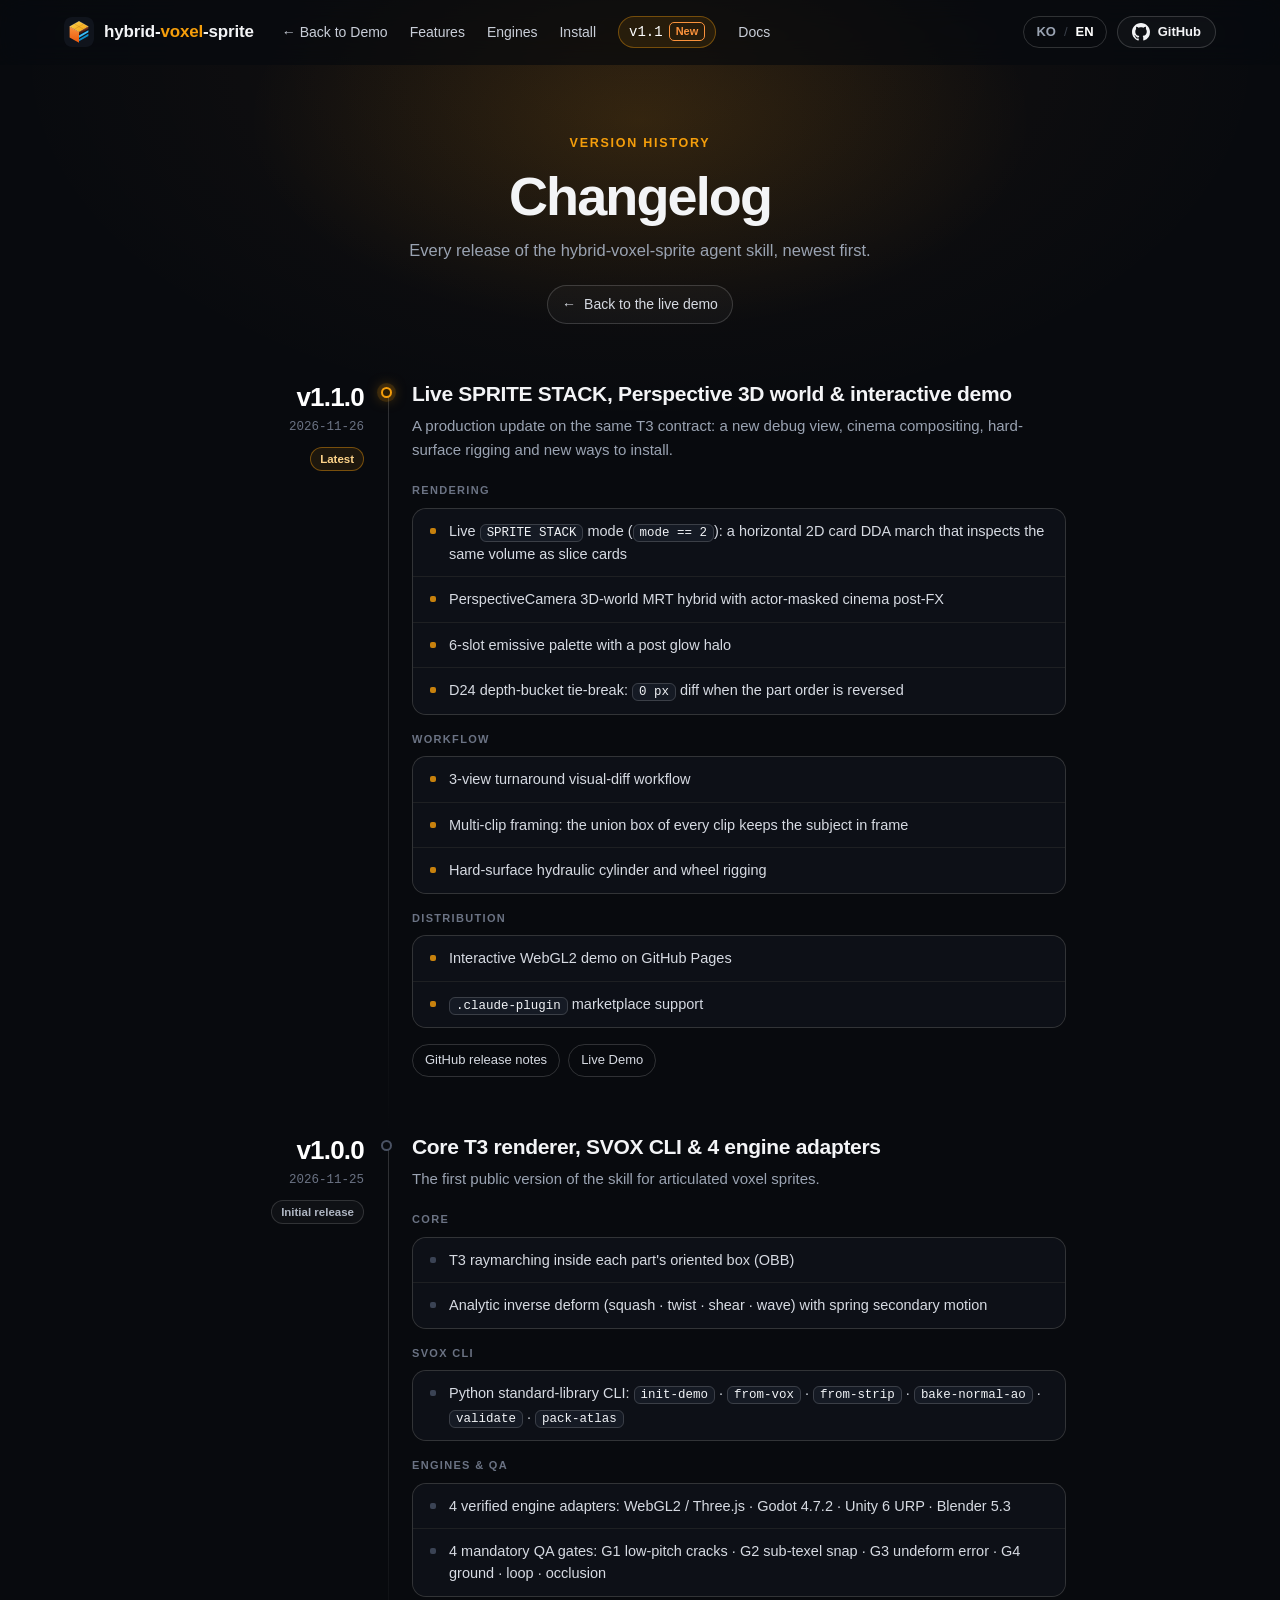
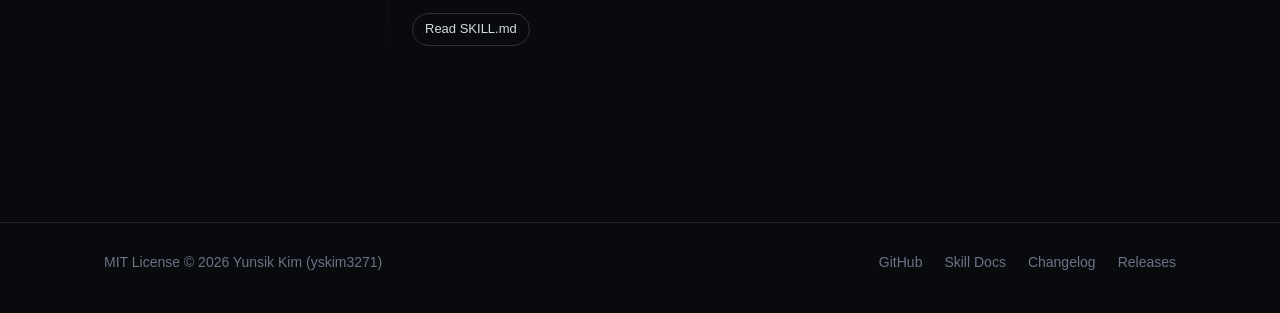
==== docs/changelog.html @ 256dd93d "Site polish v2: renderer options drawer, redesigned features, changelog page - Live demo: toggleable" ====
<!doctype html>
<html lang="en" data-title-ko="변경 이력 — hybrid-voxel-sprite">
<head>
  <meta charset="utf-8">
  <meta name="viewport" content="width=device-width, initial-scale=1">
  <title>Changelog — hybrid-voxel-sprite</title>
  <meta name="description" content="Version history of the hybrid-voxel-sprite agent skill: v1.1.0 live SPRITE STACK, Perspective 3D world and interactive demo; v1.0.0 core T3 renderer, SVOX CLI and 4 engine adapters.">
  <meta name="theme-color" content="#080a0e">
  <meta property="og:title" content="hybrid-voxel-sprite — Changelog">
  <meta property="og:description" content="Every release of the hybrid-voxel-sprite agent skill, newest first.">
  <meta property="og:image" content="https://yskim3271.github.io/hybrid-voxel-sprite/assets/banner.png">
  <meta property="og:type" content="website">
  <link rel="icon" type="image/svg+xml" href="assets/logo.svg">
  <link rel="stylesheet" href="styles.css">
</head>
<body class="page-changelog">
  <div class="glow" aria-hidden="true"></div>

  <!-- ================================================================== header -->
  <header class="topbar">
    <div class="topbar-in">
      <a class="brand" href="./" data-keep-lang aria-label="hybrid-voxel-sprite home">
        <img src="assets/logo.svg" width="30" height="30" alt="">
        <span>hybrid-<b>voxel</b>-sprite</span>
      </a>
      <nav class="nav" aria-label="Sections">
        <a class="back" href="./#demo" data-keep-lang data-i18n="nav.back">← Back to Demo</a>
        <a href="./#features" data-keep-lang data-i18n="nav.features">Features</a>
        <a href="./#engines" data-keep-lang data-i18n="nav.engines">Engines</a>
        <a href="./#install" data-keep-lang data-i18n="nav.install">Install</a>
        <a class="mono ver active" href="changelog.html" data-keep-lang aria-current="page">v1.1 <span class="new">New</span></a>
        <a href="https://github.com/yskim3271/hybrid-voxel-sprite/blob/main/skills/hybrid-voxel-sprite/SKILL.md" data-i18n="nav.docs">Docs</a>
      </nav>
      <div class="top-actions">
        <div class="lang" role="group" aria-label="Language">
          <button type="button" data-lang="ko" aria-pressed="false">KO</button><span>/</span><button type="button" data-lang="en" aria-pressed="true">EN</button>
        </div>
        <a class="gh" href="https://github.com/yskim3271/hybrid-voxel-sprite" aria-label="GitHub repository">
          <svg width="18" height="18" viewBox="0 0 16 16" aria-hidden="true"><path fill="currentColor" d="M8 0C3.58 0 0 3.58 0 8c0 3.54 2.29 6.53 5.47 7.59.4.07.55-.17.55-.38 0-.19-.01-.82-.01-1.49-2.01.37-2.53-.49-2.69-.94-.09-.23-.48-.94-.82-1.13-.28-.15-.68-.52-.01-.53.63-.01 1.08.58 1.23.82.72 1.21 1.87.87 2.33.66.07-.52.28-.87.51-1.07-1.78-.2-3.64-.89-3.64-3.95 0-.87.31-1.59.82-2.15-.08-.2-.36-1.02.08-2.12 0 0 .67-.21 2.2.82.64-.18 1.32-.27 2-.27.68 0 1.36.09 2 .27 1.53-1.04 2.2-.82 2.2-.82.44 1.1.16 1.92.08 2.12.51.56.82 1.27.82 2.15 0 3.07-1.87 3.75-3.65 3.95.29.25.54.73.54 1.48 0 1.07-.01 1.93-.01 2.2 0 .21.15.46.55.38A8.013 8.013 0 0 0 16 8c0-4.42-3.58-8-8-8Z"/></svg>
          <span>GitHub</span>
        </a>
      </div>
    </div>
  </header>

  <main id="top">
    <section class="page-head">
      <span class="eyebrow" data-i18n="log.eyebrow">Version history</span>
      <h1 data-i18n="log.title">Changelog</h1>
      <p data-i18n="log.sub">Every release of the hybrid-voxel-sprite agent skill, newest first.</p>
      <a class="back-link" href="./#demo" data-keep-lang><span aria-hidden="true">←</span><span data-i18n="log.back">Back to the live demo</span></a>
    </section>

    <div class="timeline">
      <!-- ============================================================ v1.1.0 -->
      <article class="rel latest" id="v1.1.0">
        <div class="rel-meta">
          <span class="rel-ver">v1.1.0</span>
          <span class="rel-date">2026-11-26</span>
          <span class="rel-badge" data-i18n="log.latest">Latest</span>
        </div>
        <div class="rel-body">
          <h2 data-i18n="v11.t">Live SPRITE STACK, Perspective 3D world &amp; interactive demo</h2>
          <p data-i18n="v11.d">A production update on the same T3 contract: a new debug view, cinema compositing, hard-surface rigging and new ways to install.</p>
          <div class="rel-group">
            <h3 data-i18n="g.render">Rendering</h3>
            <ul>
              <li data-i18n-html="v11.1">Live <code>SPRITE STACK</code> mode (<code>mode == 2</code>): a horizontal 2D card DDA march that inspects the same volume as slice cards</li>
              <li data-i18n="v11.2">PerspectiveCamera 3D-world MRT hybrid with actor-masked cinema post-FX</li>
              <li data-i18n="v11.3">6-slot emissive palette with a post glow halo</li>
              <li data-i18n-html="v11.4">D24 depth-bucket tie-break: <code>0 px</code> diff when the part order is reversed</li>
            </ul>
          </div>
          <div class="rel-group">
            <h3 data-i18n="g.workflow">Workflow</h3>
            <ul>
              <li data-i18n="v11.5">3-view turnaround visual-diff workflow</li>
              <li data-i18n="v11.6">Multi-clip framing: the union box of every clip keeps the subject in frame</li>
              <li data-i18n="v11.7">Hard-surface hydraulic cylinder and wheel rigging</li>
            </ul>
          </div>
          <div class="rel-group">
            <h3 data-i18n="g.dist">Distribution</h3>
            <ul>
              <li data-i18n="v11.8">Interactive WebGL2 demo on GitHub Pages</li>
              <li data-i18n-html="v11.9"><code>.claude-plugin</code> marketplace support</li>
            </ul>
          </div>
          <div class="rel-links">
            <a href="https://github.com/yskim3271/hybrid-voxel-sprite/releases/tag/v1.1.0" data-i18n="log.notes">GitHub release notes</a>
            <a href="./#demo" data-keep-lang data-i18n="nav.demo">Live Demo</a>
          </div>
        </div>
      </article>

      <!-- ============================================================ v1.0.0 -->
      <article class="rel" id="v1.0.0">
        <div class="rel-meta">
          <span class="rel-ver">v1.0.0</span>
          <span class="rel-date">2026-11-25</span>
          <span class="rel-badge init" data-i18n="log.initial">Initial release</span>
        </div>
        <div class="rel-body">
          <h2 data-i18n="v10.t">Core T3 renderer, SVOX CLI &amp; 4 engine adapters</h2>
          <p data-i18n="v10.d">The first public version of the skill for articulated voxel sprites.</p>
          <div class="rel-group">
            <h3 data-i18n="g.core">Core</h3>
            <ul>
              <li data-i18n="v10.1">T3 raymarching inside each part's oriented box (OBB)</li>
              <li data-i18n="v10.2">Analytic inverse deform (squash · twist · shear · wave) with spring secondary motion</li>
            </ul>
          </div>
          <div class="rel-group">
            <h3 data-i18n="g.cli">SVOX CLI</h3>
            <ul>
              <li data-i18n-html="v10.3">Python standard-library CLI: <code>init-demo</code> · <code>from-vox</code> · <code>from-strip</code> · <code>bake-normal-ao</code> · <code>validate</code> · <code>pack-atlas</code></li>
            </ul>
          </div>
          <div class="rel-group">
            <h3 data-i18n="g.engines">Engines &amp; QA</h3>
            <ul>
              <li data-i18n="v10.4">4 verified engine adapters: WebGL2 / Three.js · Godot 4.7.2 · Unity 6 URP · Blender 5.3</li>
              <li data-i18n="v10.5">4 mandatory QA gates: G1 low-pitch cracks · G2 sub-texel snap · G3 undeform error · G4 ground · loop · occlusion</li>
            </ul>
          </div>
          <div class="rel-links">
            <a href="https://github.com/yskim3271/hybrid-voxel-sprite/blob/main/skills/hybrid-voxel-sprite/SKILL.md" data-i18n="log.skill">Read SKILL.md</a>
          </div>
        </div>
      </article>
    </div>
  </main>

  <footer class="footer">
    <div class="footer-in">
      <span>MIT License © 2026 Yunsik Kim (yskim3271)</span>
      <nav>
        <a href="https://github.com/yskim3271/hybrid-voxel-sprite">GitHub</a>
        <a href="https://github.com/yskim3271/hybrid-voxel-sprite/blob/main/skills/hybrid-voxel-sprite/SKILL.md" data-i18n="foot.docs">Skill Docs</a>
        <a href="changelog.html" data-keep-lang data-i18n="foot.log">Changelog</a>
        <a href="https://github.com/yskim3271/hybrid-voxel-sprite/releases" data-i18n="foot.rel">Releases</a>
      </nav>
    </div>
  </footer>

  <script src="site.js" defer></script>
</body>
</html>
---- docs/styles.css ----
/* hybrid-voxel-sprite — GitHub Pages landing (dark obsidian, warm amber glow, cyan SPRITE STACK accents) */
:root {
  --bg: #080a0e;
  --surface: #10141c;
  --surface-2: #151a24;
  --line: rgba(255, 255, 255, 0.09);
  --line-2: rgba(255, 255, 255, 0.16);
  --text: #f3f4f6;
  --muted: #9aa3b2;
  --dim: #6b7384;
  --amber: #f59e0b;
  --orange: #fb923c;
  --cyan: #38bdf8;
  --green: #4ade80;
  --violet: #a5b4fc;
  --radius: 18px;
  --sans: ui-sans-serif, -apple-system, BlinkMacSystemFont, "Segoe UI Variable", "Segoe UI", "Pretendard", "Apple SD Gothic Neo", "Malgun Gothic", "Noto Sans KR", Roboto, Helvetica, Arial, sans-serif;
  --mono: ui-monospace, "JetBrains Mono", "SF Mono", SFMono-Regular, Menlo, Consolas, "Liberation Mono", "D2Coding", monospace;
  color-scheme: dark;
}
*, *::before, *::after { box-sizing: border-box; }
[hidden] { display: none !important; }
html { scroll-behavior: smooth; scroll-padding-top: 80px; -webkit-text-size-adjust: 100%; }
body {
  margin: 0; background: var(--bg); color: var(--text); font-family: var(--sans); font-size: 16px; line-height: 1.6;
  -webkit-font-smoothing: antialiased; overflow-x: hidden;
}
html[lang="ko"] body { word-break: keep-all; }
a { color: inherit; text-decoration: none; }
img { max-width: 100%; display: block; }
code, .mono { font-family: var(--mono); font-variant-numeric: tabular-nums; }
button { font: inherit; color: inherit; }
:focus-visible { outline: 2px solid var(--amber); outline-offset: 2px; border-radius: 8px; }

.glow {
  position: absolute; inset: 0 0 auto 0; height: 900px; pointer-events: none; z-index: 0;
  background:
    radial-gradient(560px 300px at 50% 120px, rgba(245, 158, 11, 0.14), transparent 70%),
    radial-gradient(900px 520px at 50% 60px, rgba(251, 146, 60, 0.06), transparent 70%);
}

/* ------------------------------------------------------------------ header */
.topbar {
  position: sticky; top: 0; z-index: 50; background: rgba(8, 10, 14, 0.72);
  backdrop-filter: saturate(140%) blur(14px); -webkit-backdrop-filter: saturate(140%) blur(14px);
  border-bottom: 1px solid transparent; transition: border-color .2s, background .2s;
}
.topbar.scrolled { border-bottom-color: var(--line); background: rgba(8, 10, 14, 0.86); }
.topbar-in { max-width: 1200px; margin: 0 auto; height: 64px; padding: 0 24px; display: flex; align-items: center; gap: 28px; }
.brand { display: flex; align-items: center; gap: 10px; font-weight: 700; letter-spacing: -0.01em; font-size: 17px; white-space: nowrap; }
.brand img { border-radius: 8px; }
.brand b { color: var(--amber); font-weight: 700; }
.nav { display: flex; gap: 22px; font-size: 14px; color: #c9ced8; flex: 1; }
.nav a { white-space: nowrap; transition: color .15s; }
.nav a:hover { color: #fff; }
.nav a.ver { display: inline-flex; align-items: center; gap: 2px; margin: -5px 0; padding: 4px 10px; border-radius: 999px; border: 1px solid transparent; }
.nav a.ver.active { color: #fff; background: rgba(245, 158, 11, 0.10); border-color: rgba(245, 158, 11, 0.38); }
.nav .new { display: inline-block; margin-left: 4px; padding: 0 6px; border: 1px solid var(--orange); color: var(--orange); border-radius: 5px; font-size: 11px; font-family: var(--sans); font-weight: 600; line-height: 17px; vertical-align: 1px; }
.top-actions { display: flex; align-items: center; gap: 10px; margin-left: auto; }
.lang { display: flex; align-items: center; height: 32px; padding: 0 4px; border: 1px solid var(--line-2); border-radius: 999px; font-size: 13px; color: var(--dim); }
.lang button { background: none; border: 0; padding: 4px 8px; cursor: pointer; color: var(--muted); border-radius: 999px; font-weight: 600; }
.lang button.on { color: #fff; }
.lang span { opacity: .5; }
.gh { display: inline-flex; align-items: center; gap: 8px; height: 32px; padding: 0 14px; border: 1px solid var(--line-2); border-radius: 999px; font-size: 13px; font-weight: 600; background: rgba(255, 255, 255, 0.03); transition: border-color .15s, background .15s; }
.gh:hover { border-color: rgba(255, 255, 255, 0.3); background: rgba(255, 255, 255, 0.06); }

/* ------------------------------------------------------------------ hero */
main { position: relative; z-index: 1; overflow-x: clip; }
.hero { max-width: 1200px; margin: 0 auto; padding: 56px 24px 24px; text-align: center; }
.pill-badge {
  display: inline-flex; align-items: center; gap: 10px; padding: 6px 14px; border: 1px solid var(--line-2); border-radius: 999px;
  font-size: 13.5px; color: #d6dae2; background: rgba(255, 255, 255, 0.03); transition: border-color .15s;
}
.pill-badge:hover { border-color: rgba(245, 158, 11, 0.5); }
.pill-badge .dot { width: 8px; height: 8px; border-radius: 50%; background: var(--green); box-shadow: 0 0 0 3px rgba(74, 222, 128, 0.18); }
.pill-badge .arr { color: var(--dim); }
.display {
  margin: 24px auto 20px; font-size: clamp(36px, 6vw, 68px); line-height: 1.06; letter-spacing: -0.035em; font-weight: 800; max-width: 980px;
}
html[lang="ko"] .display { letter-spacing: -0.045em; line-height: 1.14; }
.display .accent {
  background: linear-gradient(92deg, var(--orange) 0%, var(--amber) 55%, #fbbf24 100%);
  -webkit-background-clip: text; background-clip: text; color: transparent;
}
.lede { max-width: 780px; margin: 0 auto 40px; color: #c3c8d2; font-size: 17px; line-height: 1.75; }
.lede code, .section code {
  font-size: .86em; padding: 2px 7px; border-radius: 6px; background: #141922; border: 1px solid var(--line-2); color: #f1f3f6; white-space: nowrap;
}
code.cy { color: var(--cyan); border-color: rgba(56, 189, 248, 0.35); }
.hero-cta { display: flex; justify-content: center; gap: 12px; margin: 28px 0 44px; flex-wrap: wrap; }
.btn { display: inline-flex; align-items: center; height: 44px; padding: 0 22px; border-radius: 999px; font-weight: 650; font-size: 15px; transition: transform .15s, box-shadow .15s, background .15s; }
.btn.primary { background: linear-gradient(135deg, #fbbf24, #f97316); color: #1a0f02; box-shadow: 0 8px 30px -10px rgba(249, 115, 22, 0.7); }
.btn.primary:hover { transform: translateY(-1px); box-shadow: 0 12px 34px -10px rgba(249, 115, 22, 0.85); }
.btn.ghost { border: 1px solid var(--line-2); background: rgba(255, 255, 255, 0.03); }
.btn.ghost:hover { background: rgba(255, 255, 255, 0.07); }

/* ------------------------------------------------------------------ demo */
.demo { max-width: 1040px; margin: 0 auto; position: relative; scroll-margin-top: 84px; }
.demo::before {
  content: ""; position: absolute; inset: -40px -60px; z-index: -1; pointer-events: none;
  background: radial-gradient(closest-side, rgba(245, 158, 11, 0.10), transparent 75%);
}
.demo-frame {
  border: 1px solid var(--line-2); border-radius: 22px; background: linear-gradient(180deg, #0f131b, #0b0e14); overflow: hidden; text-align: left;
  box-shadow: 0 0 0 1px rgba(0, 0, 0, 0.6), 0 40px 120px -30px rgba(0, 0, 0, 0.9), 0 0 80px -30px rgba(245, 158, 11, 0.25);
}
.demo-bar { display: flex; align-items: center; justify-content: space-between; gap: 10px 14px; padding: 10px 12px; flex-wrap: wrap; }
.demo-bar.top { border-bottom: 1px solid var(--line); }
.demo-bar.bottom { border-top: 1px solid var(--line); justify-content: flex-start; gap: 10px 22px; }
.seg { display: inline-flex; gap: 2px; padding: 3px; border-radius: 12px; background: #0a0d12; border: 1px solid var(--line); flex-wrap: wrap; }
.seg button {
  border: 0; background: transparent; color: var(--muted); padding: 6px 11px; border-radius: 9px; font-size: 13px; font-weight: 600;
  cursor: pointer; white-space: nowrap; transition: background .15s, color .15s;
}
.seg button:hover { color: #fff; background: rgba(255, 255, 255, 0.05); }
.seg button.on { background: #1c2230; color: #fff; box-shadow: inset 0 0 0 1px rgba(255, 255, 255, 0.1); }
.seg.veh small { color: var(--dim); font-family: var(--mono); font-size: 11px; margin-left: 2px; }
.seg.veh button.on small { color: var(--amber); }
.seg.modes button { font-family: var(--mono); font-size: 12px; letter-spacing: 0.04em; }
.seg.modes button.on { background: linear-gradient(135deg, #fbbf24, #f97316); color: #1a0f02; box-shadow: none; }
.seg.modes button.m-stack.on { background: linear-gradient(135deg, #7dd3fc, #0ea5e9); color: #04121d; }
.seg.modes button.m-normals.on { background: linear-gradient(135deg, #c4b5fd, #818cf8); color: #0d0b24; }
.seg.modes button.m-ao.on { background: linear-gradient(135deg, #f3f4f6, #cbd5e1); color: #111; }
.seg.sm button { padding: 5px 10px; font-size: 12.5px; }
.ctl { display: flex; align-items: center; gap: 8px; flex-wrap: wrap; }
.ctl .lbl { font-size: 11px; text-transform: uppercase; letter-spacing: 0.1em; color: var(--dim); font-weight: 700; }
.ctl .caption { font-size: 12.5px; color: var(--muted); }

/* renderer options drawer */
.r-btn {
  margin-left: auto; display: inline-flex; align-items: center; gap: 7px; height: 32px; padding: 0 12px 0 11px; border-radius: 10px;
  border: 1px solid var(--line-2); background: #0d1118; color: #d6dae2; font-size: 12.5px; font-weight: 650; cursor: pointer;
  transition: border-color .15s, background .15s, color .15s;
}
.r-btn:hover { border-color: rgba(255, 255, 255, 0.28); color: #fff; }
.r-btn .gear { transition: transform .45s cubic-bezier(.2, .8, .2, 1), color .15s; }
.r-btn .chev { color: var(--dim); transition: transform .25s; }
.r-btn[aria-expanded="true"] { color: #fff; border-color: rgba(245, 158, 11, 0.55); background: #17140e; }
.r-btn[aria-expanded="true"] .gear { transform: rotate(90deg); color: var(--amber); }
.r-btn[aria-expanded="true"] .chev { transform: rotate(180deg); }
.r-dot { width: 6px; height: 6px; border-radius: 50%; background: var(--amber); box-shadow: 0 0 0 3px rgba(245, 158, 11, 0.18); opacity: 0; transform: scale(.4); transition: opacity .2s, transform .2s; }
.r-btn.modified .r-dot { opacity: 1; transform: none; }
.r-drawer { display: grid; grid-template-rows: 0fr; transition: grid-template-rows .32s cubic-bezier(.2, .8, .2, 1); }
.r-drawer.open { grid-template-rows: 1fr; }
.r-drawer-in { min-height: 0; overflow: hidden; visibility: hidden; transition: visibility 0s .32s; }
.r-drawer.open .r-drawer-in { visibility: visible; transition: visibility 0s; border-top: 1px solid var(--line); }
.r-grid { display: grid; grid-template-columns: auto auto minmax(0, 1fr) auto; gap: 14px 22px; padding: 14px 14px 4px; align-items: end; }
.r-group { display: flex; flex-direction: column; gap: 7px; min-width: 0; }
.r-group .lbl, .r-passes .lbl { font-size: 10.5px; text-transform: uppercase; letter-spacing: 0.1em; color: var(--dim); font-weight: 700; }
html[lang="ko"] .r-group .lbl, html[lang="ko"] .r-passes .lbl, html[lang="ko"] .ctl .lbl { letter-spacing: 0.04em; }
.r-group .seg { align-self: flex-start; }
.r-group.off { opacity: .45; }
.seg .sw { display: inline-block; width: 9px; height: 9px; border-radius: 50%; margin-right: 6px; vertical-align: -0.5px; background: linear-gradient(135deg, var(--a) 0 50%, var(--b) 50% 100%); box-shadow: 0 0 0 1px rgba(255, 255, 255, 0.12); }
.r-passes { display: flex; align-items: center; gap: 10px 12px; flex-wrap: wrap; padding: 12px 14px 14px; }
.r-pills { display: flex; flex-wrap: wrap; gap: 6px; flex: 1; min-width: 0; }
.pill-t {
  display: inline-flex; align-items: center; gap: 6px; height: 28px; padding: 0 11px; border-radius: 999px; border: 1px solid var(--line);
  background: #0a0d12; color: var(--dim); font-size: 12px; font-weight: 600; cursor: pointer; white-space: nowrap; transition: color .15s, border-color .15s, background .15s;
}
.pill-t::before { content: ""; width: 6px; height: 6px; border-radius: 50%; background: #3a4150; transition: background .15s, box-shadow .15s; }
.pill-t:hover { color: #fff; border-color: var(--line-2); }
.pill-t.on { color: #f3f4f6; border-color: rgba(245, 158, 11, 0.42); background: rgba(245, 158, 11, 0.07); }
.pill-t.on::before { background: var(--amber); box-shadow: 0 0 6px rgba(245, 158, 11, 0.8); }
.r-reset {
  display: inline-flex; align-items: center; gap: 6px; height: 28px; padding: 0 12px; border-radius: 999px; border: 1px solid var(--line-2);
  background: transparent; color: var(--muted); font-size: 12px; font-weight: 600; cursor: pointer; margin-left: auto;
}
.r-reset:hover:not(:disabled) { color: #fff; border-color: rgba(255, 255, 255, 0.3); }
.r-reset:disabled { opacity: .4; cursor: default; }

.demo-stage { position: relative; aspect-ratio: 16 / 9; background: #0c0f15; cursor: grab; touch-action: pan-y; user-select: none; -webkit-user-select: none; }
.demo-stage.dragging { cursor: grabbing; }
.demo-stage canvas { position: absolute; inset: 0; width: 100%; height: 100%; display: block; image-rendering: pixelated; }
.telemetry {
  position: absolute; top: 12px; left: 12px; display: flex; gap: 2px; padding: 4px; border-radius: 10px;
  background: rgba(8, 10, 14, 0.72); border: 1px solid var(--line); font-size: 11.5px; color: var(--muted); backdrop-filter: blur(6px);
}
.telemetry span { padding: 2px 8px; display: inline-flex; align-items: center; gap: 5px; white-space: nowrap; }
.telemetry span + span { border-left: 1px solid var(--line); }
.telemetry b { color: #fff; font-weight: 600; }
.telemetry em { font-style: normal; }
.live-dot { width: 6px; height: 6px; border-radius: 50%; background: var(--green); display: inline-block; box-shadow: 0 0 8px var(--green); }
.mode-chip {
  position: absolute; left: 12px; bottom: 12px; display: flex; flex-direction: column; gap: 1px; padding: 7px 12px 7px 11px; border-radius: 10px;
  background: rgba(8, 10, 14, 0.78); border: 1px solid var(--line); border-left: 3px solid var(--amber); backdrop-filter: blur(6px); pointer-events: none;
}
.mode-chip b { font-family: var(--mono); font-size: 12px; letter-spacing: 0.08em; }
.mode-chip span { font-size: 11.5px; color: var(--muted); }
.mode-chip[data-mode="stack"] { border-left-color: var(--cyan); }
.mode-chip[data-mode="normals"] { border-left-color: #818cf8; }
.mode-chip[data-mode="ao"] { border-left-color: #e5e7eb; }
.drag-hint {
  position: absolute; right: 12px; bottom: 12px; font-size: 12px; color: #c3c8d2; padding: 5px 11px; border-radius: 999px;
  background: rgba(8, 10, 14, 0.6); border: 1px solid var(--line); pointer-events: none;
}
.loading {
  position: absolute; inset: 0; display: flex; align-items: center; justify-content: center; gap: 12px; color: var(--muted); font-size: 14px;
  background: rgba(12, 15, 21, 0.55); transition: opacity .3s; pointer-events: none;
}
.loading.done { opacity: 0; }
.spinner { width: 18px; height: 18px; border-radius: 50%; border: 2px solid rgba(255, 255, 255, 0.15); border-top-color: var(--amber); animation: spin .8s linear infinite; }
@keyframes spin { to { transform: rotate(360deg); } }
.fallback { position: absolute; inset: 0; display: flex; flex-direction: column; align-items: center; justify-content: center; gap: 12px; padding: 16px; background: #0c0f15; }
.fallback img { width: 100%; border-radius: 10px; border: 1px solid var(--line); }
.fallback p { margin: 0; color: var(--muted); font-size: 13.5px; text-align: center; }

.works { display: flex; align-items: center; justify-content: center; flex-wrap: wrap; gap: 8px; margin: 40px auto 0; max-width: 1040px; }
.works-lbl { color: var(--dim); font-size: 14px; margin-right: 6px; }
.chip { padding: 6px 13px; border: 1px solid var(--line-2); border-radius: 999px; font-size: 13.5px; color: #d6dae2; background: rgba(255, 255, 255, 0.02); }
.chip.eng { color: #bae6fd; border-color: rgba(56, 189, 248, 0.25); }

/* ------------------------------------------------------------------ sections */
.section { max-width: 1120px; margin: 0 auto; padding: 110px 24px 0; scroll-margin-top: 40px; }
.sec-head { text-align: center; max-width: 760px; margin: 0 auto 40px; }
.eyebrow { display: inline-block; font-size: 12.5px; font-weight: 700; letter-spacing: 0.14em; text-transform: uppercase; color: var(--amber); }
html[lang="ko"] .eyebrow { letter-spacing: 0.06em; }
.sec-head h2 { text-wrap: balance; margin: 10px 0 12px; font-size: clamp(28px, 3.6vw, 42px); line-height: 1.15; letter-spacing: -0.025em; font-weight: 750; }
html[lang="ko"] .sec-head h2 { letter-spacing: -0.035em; line-height: 1.25; }
.sec-head p { margin: 0; color: var(--muted); font-size: 16.5px; }

/* install */
.install { max-width: 860px; margin: 0 auto; }
.tabs { display: flex; justify-content: center; gap: 6px; margin-bottom: 16px; flex-wrap: wrap; }
.tabs button { border: 1px solid var(--line); background: var(--surface); color: var(--muted); padding: 8px 16px; border-radius: 999px; cursor: pointer; font-size: 14px; font-weight: 600; }
.tabs button[aria-selected="true"] { color: #fff; border-color: rgba(245, 158, 11, 0.55); background: #1a1710; }
.term { position: relative; border: 1px solid var(--line-2); background: #0b0e14; border-radius: 14px; }
.term pre { margin: 0; padding: 18px 96px 18px 20px; overflow-x: auto; font-size: 14.5px; line-height: 1.75; }
.term code { font-family: var(--mono); color: #e5e7eb; white-space: pre; background: none; border: 0; padding: 0; font-size: inherit; border-radius: 0; }
.term .p { color: var(--amber); user-select: none; margin-right: 6px; }
.term .c { color: #5b6476; }
.term b { color: var(--cyan); font-weight: 600; }
.copy {
  position: absolute; top: 12px; right: 12px; border: 1px solid var(--line-2); background: #151a24; color: #e5e7eb; border-radius: 8px;
  padding: 5px 12px; font-size: 12.5px; font-weight: 600; cursor: pointer;
}
.copy:hover { border-color: rgba(245, 158, 11, 0.6); }
.copy.done { color: var(--green); border-color: rgba(74, 222, 128, 0.5); }
.note { color: var(--muted); font-size: 14px; text-align: center; margin: 14px 0 0; }
.prompts { margin-top: 28px; display: flex; flex-wrap: wrap; justify-content: center; gap: 8px; align-items: center; }
.prompts .lbl { width: 100%; text-align: center; color: var(--dim); font-size: 13px; margin-bottom: 2px; }
.prompt { padding: 8px 14px; border-radius: 12px; background: var(--surface); border: 1px solid var(--line); font-size: 14px; color: #d6dae2; }

/* features: 3-column comparison strip + hairline metric strip */
.sec-head p { text-wrap: balance; }
.compare { display: grid; grid-template-columns: repeat(3, minmax(0, 1fr)); gap: 14px; }
.cmp {
  position: relative; display: flex; flex-direction: column; border-radius: var(--radius); overflow: hidden;
  background: linear-gradient(180deg, rgba(255, 255, 255, 0.025), rgba(255, 255, 255, 0.008)); border: 1px solid var(--line);
}
.cmp-fig { margin: 0; padding: 22px 18px 6px; border-bottom: 1px solid rgba(255, 255, 255, 0.05); }
.cmp-fig svg { display: block; width: 100%; height: auto; overflow: visible; }
.cmp-body { padding: 18px 22px 24px; }
.cmp h3 { margin: 12px 0 6px; font-size: 18px; letter-spacing: -0.01em; font-weight: 680; }
.cmp p { margin: 0; color: var(--muted); font-size: 14.5px; line-height: 1.6; }
.cmp.t3 { border-color: rgba(245, 158, 11, 0.30); background: linear-gradient(180deg, rgba(245, 158, 11, 0.065), rgba(245, 158, 11, 0.012) 60%); box-shadow: 0 24px 70px -38px rgba(245, 158, 11, 0.55); }
.cmp.t3::before { content: ""; position: absolute; inset: 0 0 auto 0; height: 2px; background: linear-gradient(90deg, transparent, var(--amber) 22%, #fbbf24 50%, var(--orange) 78%, transparent); }
.cmp.t3::after { content: ""; position: absolute; inset: 0 0 auto 0; height: 140px; pointer-events: none; background: radial-gradient(260px 110px at 50% 0%, rgba(245, 158, 11, 0.13), transparent 75%); }
.cmp.t3 h3 { color: #fff; }
.tag { display: inline-flex; align-items: center; gap: 6px; font-family: var(--mono); font-size: 11.5px; font-weight: 600; letter-spacing: 0.02em; padding: 3px 9px; border-radius: 999px; border: 1px solid; }
.tag::before { content: ""; width: 6px; height: 6px; border-radius: 50%; background: currentColor; }
html[lang="ko"] .tag, html[lang="ko"] .cmp-fig .lbl[data-i18n] { font-family: var(--sans); letter-spacing: 0; }
.tag.bad { color: #f0a3a3; border-color: rgba(248, 113, 113, 0.28); background: rgba(248, 113, 113, 0.06); }
.tag.mute { color: #aeb5c2; border-color: rgba(255, 255, 255, 0.14); background: rgba(255, 255, 255, 0.03); }
.tag.good { color: #fcd38a; border-color: rgba(245, 158, 11, 0.42); background: rgba(245, 158, 11, 0.09); }
.tag.good::before { background: var(--green); box-shadow: 0 0 6px rgba(74, 222, 128, 0.8); }
.cmp-fig .ground { stroke: rgba(255, 255, 255, 0.10); stroke-width: 1; }
.cmp-fig .ref { stroke: rgba(255, 255, 255, 0.16); stroke-width: 1; stroke-dasharray: 2 3; }
.cmp-fig .lbl { font-family: var(--mono); font-size: 9.5px; fill: #7d8697; letter-spacing: 0.02em; }
.cmp-fig .lbl.bad { fill: #e48f8f; }
.cmp-fig .lbl.dim { fill: #6b7384; }
.cmp-fig .lbl.amb { fill: #f6b544; }
.cmp-fig .cam rect, .cmp-fig .cam path { fill: #5d6677; }
.cmp-fig .cam.on rect, .cmp-fig .cam.on path { fill: #d6dae2; }
.cmp-fig .sight { stroke: #6b7384; stroke-width: 1.2; stroke-dasharray: 3 3; }
.cmp-fig .arc { fill: none; stroke: #8a93a3; stroke-width: 1; }
.cmp-fig .card-s { fill: #232a37; stroke: #3a4354; stroke-width: 1; }
.cmp-fig .crack { stroke: #f87171; stroke-opacity: 0.75; stroke-width: 1.4; stroke-linecap: round; }
.cmp-fig .blade-dots { stroke: #e48f8f; stroke-width: 3; stroke-dasharray: 5 7; }
.cmp-fig .ideal { fill: none; stroke: rgba(255, 255, 255, 0.22); stroke-width: 1; stroke-dasharray: 3 3; }
.cmp-fig .stairs rect { fill: #2b3341; stroke: #12161e; stroke-width: 1; }
.cmp-fig .rot, .cmp-fig .rot-h { fill: none; stroke: #7d8697; stroke-width: 1.2; stroke-linecap: round; }
.cmp-fig .obb { fill: none; stroke: #f59e0b; stroke-width: 1.2; stroke-opacity: 0.9; }
.cmp-fig .obb-h { fill: none; stroke: #f59e0b; stroke-width: 1; stroke-opacity: 0.38; stroke-dasharray: 3 3; }
.cmp-fig .f-top { fill: #fbd27a; }
.cmp-fig .f-l { fill: #e8962a; }
.cmp-fig .f-r { fill: #a85c14; }
.cmp-fig .solid polygon { stroke: #2a1704; stroke-width: 0.8; stroke-linejoin: round; }
.cmp-fig .ink { fill: none; stroke: #0b0e14; stroke-width: 1.8; stroke-linejoin: round; }
.cmp-fig .ray { stroke: #fde68a; stroke-width: 1.3; stroke-dasharray: 4 3; }
.cmp-fig .step { fill: #fde68a; }
.cmp-fig .hit { fill: var(--green); }
.cmp-fig .hit-r { fill: none; stroke: var(--green); stroke-opacity: 0.55; stroke-width: 1.2; }
.metrics { display: grid; grid-template-columns: repeat(3, minmax(0, 1fr)); margin: 44px 0 0; padding: 0; }
.mt { padding: 6px 28px; text-align: center; }
.mt + .mt { border-left: 1px solid var(--line); }
.mt dt { font-family: var(--sans); font-variant-numeric: tabular-nums; font-size: clamp(36px, 4.2vw, 50px); font-weight: 750; letter-spacing: -0.04em; line-height: 1.1; color: #fff; }
.mt:first-child dt, .mt:nth-child(2) dt { background: linear-gradient(180deg, #fff 30%, #fcd38a); -webkit-background-clip: text; background-clip: text; color: transparent; }
.mt dd { margin: 10px auto 0; max-width: 260px; color: var(--muted); font-size: 14px; line-height: 1.5; text-wrap: balance; }
.mt dd b { margin-left: 4px; font-size: 11px; font-weight: 600; color: var(--amber); padding: 1px 6px; border-radius: 5px; border: 1px solid rgba(245, 158, 11, 0.3); vertical-align: 1px; }

/* engines */
.engines > * { min-width: 0; }
.engines { display: grid; grid-template-columns: repeat(4, 1fr); gap: 14px; }
.eng-card { display: flex; flex-direction: column; gap: 10px; background: var(--surface); border: 1px solid var(--line); border-radius: var(--radius); padding: 22px; transition: border-color .15s, transform .15s; }
.eng-card:hover { border-color: rgba(245, 158, 11, 0.45); transform: translateY(-2px); }
.eng-card h3 { margin: 4px 0 0; font-size: 17px; }
.eng-card p { margin: 0; color: var(--muted); font-size: 14px; flex: 1; }
.ok { font-size: 12.5px; color: var(--green); font-weight: 600; padding: 4px 10px; border-radius: 999px; background: rgba(74, 222, 128, 0.08); border: 1px solid rgba(74, 222, 128, 0.25); align-self: flex-start; }

/* showcase */
.media { margin: 0 auto 18px; max-width: 960px; border: 1px solid var(--line-2); border-radius: 18px; overflow: hidden; background: #0b0e14; }
.media img { width: 100%; height: auto; }
.media.strip { max-width: 1120px; }
.media figcaption { padding: 12px 16px; color: var(--muted); font-size: 14px; border-top: 1px solid var(--line); text-align: center; }

/* changelog page */
.page-head { max-width: 860px; margin: 0 auto; padding: 64px 24px 0; text-align: center; }
.page-head h1 { margin: 12px 0 12px; font-size: clamp(34px, 5vw, 54px); line-height: 1.08; letter-spacing: -0.035em; font-weight: 800; }
html[lang="ko"] .page-head h1 { letter-spacing: -0.045em; line-height: 1.18; }
.page-head p { margin: 0 auto; max-width: 620px; color: var(--muted); font-size: 16.5px; text-wrap: balance; }
.back-link { display: inline-flex; align-items: center; gap: 8px; margin-top: 22px; font-size: 14px; color: #d6dae2; padding: 7px 14px; border-radius: 999px; border: 1px solid var(--line-2); background: rgba(255, 255, 255, 0.03); }
.back-link:hover { border-color: rgba(245, 158, 11, 0.5); color: #fff; }
.timeline { max-width: 900px; margin: 56px auto 0; padding: 0 24px; }
.rel { position: relative; display: grid; grid-template-columns: 150px minmax(0, 1fr); gap: 0 48px; padding-bottom: 56px; }
.rel::before { content: ""; position: absolute; left: 174px; top: 12px; bottom: 0; width: 1px; background: linear-gradient(180deg, var(--line-2), var(--line) 70%, transparent); }
.rel:last-child::before { bottom: 48px; }
.rel-meta { text-align: right; padding-top: 2px; }
.rel-ver { display: block; font-family: var(--sans); font-variant-numeric: tabular-nums; font-size: 26px; font-weight: 750; letter-spacing: -0.03em; color: #fff; line-height: 1.2; }
.rel-date { display: block; margin-top: 4px; font-family: var(--mono); font-size: 12.5px; color: var(--dim); }
.rel-badge { display: inline-block; margin-top: 10px; font-size: 11.5px; font-weight: 650; padding: 2px 9px; border-radius: 999px; color: #fcd38a; border: 1px solid rgba(245, 158, 11, 0.42); background: rgba(245, 158, 11, 0.09); }
.rel-badge.init { color: #aeb5c2; border-color: rgba(255, 255, 255, 0.14); background: rgba(255, 255, 255, 0.03); }
.rel-body { position: relative; min-width: 0; }
.rel-body::before { content: ""; position: absolute; left: -31px; top: 7px; width: 11px; height: 11px; border-radius: 50%; background: var(--bg); border: 2px solid #4a5263; }
.rel.latest .rel-body::before { border-color: var(--amber); background: #2a1c05; box-shadow: 0 0 0 4px rgba(245, 158, 11, 0.14), 0 0 14px rgba(245, 158, 11, 0.6); }
.rel-body h2 { margin: 0 0 6px; font-size: 21px; line-height: 1.35; letter-spacing: -0.015em; font-weight: 700; text-wrap: balance; }
.rel-body > p { margin: 0 0 20px; color: var(--muted); font-size: 15px; }
.rel-group { margin: 0 0 16px; }
.rel-group h3 { margin: 0 0 8px; font-size: 11px; text-transform: uppercase; letter-spacing: 0.12em; color: var(--dim); font-weight: 700; }
html[lang="ko"] .rel-group h3 { letter-spacing: 0.04em; font-size: 12px; }
.rel-group ul { list-style: none; margin: 0; padding: 0; display: grid; gap: 1px; border: 1px solid var(--line); border-radius: 14px; overflow: hidden; background: var(--line); }
.rel-group li { position: relative; padding: 11px 16px 11px 36px; background: #0d1017; color: #d6dae2; font-size: 14.5px; line-height: 1.55; }
.rel-group li::before { content: ""; position: absolute; left: 17px; top: 19px; width: 6px; height: 6px; border-radius: 2px; background: #3a4354; }
.rel.latest .rel-group li::before { background: var(--amber); opacity: .8; }
.rel-group li code { font-size: .86em; padding: 1px 6px; border-radius: 6px; background: #151a24; border: 1px solid var(--line-2); color: #f1f3f6; }
.rel-links { display: flex; flex-wrap: wrap; gap: 8px; margin-top: 8px; }
.rel-links a { font-size: 13px; color: #d6dae2; padding: 5px 12px; border-radius: 999px; border: 1px solid var(--line-2); }
.rel-links a:hover { color: #fff; border-color: rgba(245, 158, 11, 0.5); }

/* footer */
.footer { margin-top: 120px; border-top: 1px solid var(--line); }
.footer-in { max-width: 1120px; margin: 0 auto; padding: 28px 24px 40px; display: flex; justify-content: space-between; gap: 16px; flex-wrap: wrap; color: var(--dim); font-size: 14px; }
.footer nav { display: flex; gap: 22px; }
.footer a:hover { color: #fff; }

.toast {
  position: fixed; left: 50%; bottom: 28px; transform: translate(-50%, 20px); opacity: 0; pointer-events: none; z-index: 100;
  padding: 10px 18px; border-radius: 999px; background: #1c2230; border: 1px solid var(--line-2); font-size: 14px; transition: opacity .2s, transform .2s;
}
.toast.show { opacity: 1; transform: translate(-50%, 0); }

/* ------------------------------------------------------------------ responsive */
@media (max-width: 1080px) {
  .nav { display: none; }
  .r-grid { grid-template-columns: auto auto; }
  .r-group.wide { grid-column: 1 / -1; order: 3; }
  #pxGroup { order: 2; }
  .engines { grid-template-columns: repeat(2, 1fr); }
}
@media (max-width: 760px) {
  .topbar-in { padding: 0 16px; gap: 12px; }
  .brand span { font-size: 15px; }
  .gh span { display: none; }
  .gh { padding: 0 9px; }
  .hero { padding: 44px 16px 16px; }
  .lede { font-size: 16px; }
  .demo-frame { border-radius: 16px; }
  .demo-stage { aspect-ratio: 4 / 3; }
  .demo-bar { padding: 8px; }
  .seg { width: 100%; }
  .seg button { flex: 1 1 auto; padding: 6px 6px; }
  .seg.veh small { display: none; }
  .seg.veh { display: grid; grid-template-columns: 1fr 1fr; }
  .seg.modes { display: grid; grid-template-columns: repeat(4, 1fr); }
  .seg.modes button { font-size: 10.5px; letter-spacing: 0.01em; }
  .ctl { width: 100%; }
  .ctl .seg { width: auto; flex: 1; }
  .telemetry { font-size: 10.5px; top: 8px; left: 8px; }
  .telemetry span { padding: 1px 5px; }
  .telemetry span:nth-child(3) { display: none; }
  .drag-hint { display: none; }
  .mode-chip { left: 8px; bottom: 8px; padding: 5px 9px; }
  .mode-chip span { display: none; }
  .section { padding: 80px 16px 0; }
  .demo-bar.bottom { gap: 8px; }
  .r-btn { margin-left: 0; width: 100%; justify-content: center; height: 36px; }
  .r-grid { grid-template-columns: minmax(0, 1fr); gap: 12px; padding: 12px 8px 2px; }
  .r-group.wide, #pxGroup { grid-column: auto; order: 0; }
  .r-group .seg { align-self: stretch; }
  .r-group .seg button { padding: 6px 4px; }
  .seg .sw { margin-right: 4px; }
  .r-passes { padding: 10px 8px 12px; }
  .r-pills { flex: 1 1 100%; }
  .pill-t { flex: 1 1 auto; justify-content: center; padding: 0 9px; }
  .r-reset { margin-left: 0; width: 100%; justify-content: center; height: 32px; }
  .compare { grid-template-columns: minmax(0, 1fr); }
  .cmp-fig { padding: 18px 14px 4px; }
  .metrics { grid-template-columns: minmax(0, 1fr); margin-top: 28px; }
  .mt { padding: 18px 8px; }
  .mt + .mt { border-left: 0; border-top: 1px solid var(--line); }
  .page-head { padding: 44px 16px 0; }
  .timeline { padding: 0 16px; margin-top: 40px; }
  .rel { grid-template-columns: minmax(0, 1fr); padding-left: 24px; padding-bottom: 40px; }
  .rel::before { left: 7px; top: 10px; }
  .rel-meta { text-align: left; display: flex; flex-wrap: wrap; align-items: baseline; gap: 4px 12px; margin-bottom: 14px; }
  .rel-date, .rel-badge { margin-top: 0; }
  .rel-meta::before { content: ""; position: absolute; left: 0; top: 7px; width: 11px; height: 11px; border-radius: 50%; background: var(--bg); border: 2px solid #4a5263; }
  .rel.latest .rel-meta::before { border-color: var(--amber); background: #2a1c05; box-shadow: 0 0 0 4px rgba(245, 158, 11, 0.14), 0 0 14px rgba(245, 158, 11, 0.6); }
  .rel-body::before { display: none; }
  .rel-group li { padding: 10px 12px 10px 30px; font-size: 14px; }
  .rel-group li::before { left: 13px; top: 18px; }
  .engines { grid-template-columns: 1fr; }
  .term pre { padding-right: 20px; padding-top: 50px; font-size: 13px; }
}
@media (prefers-reduced-motion: reduce) { html { scroll-behavior: auto; } * { transition: none !important; animation: none !important; } }
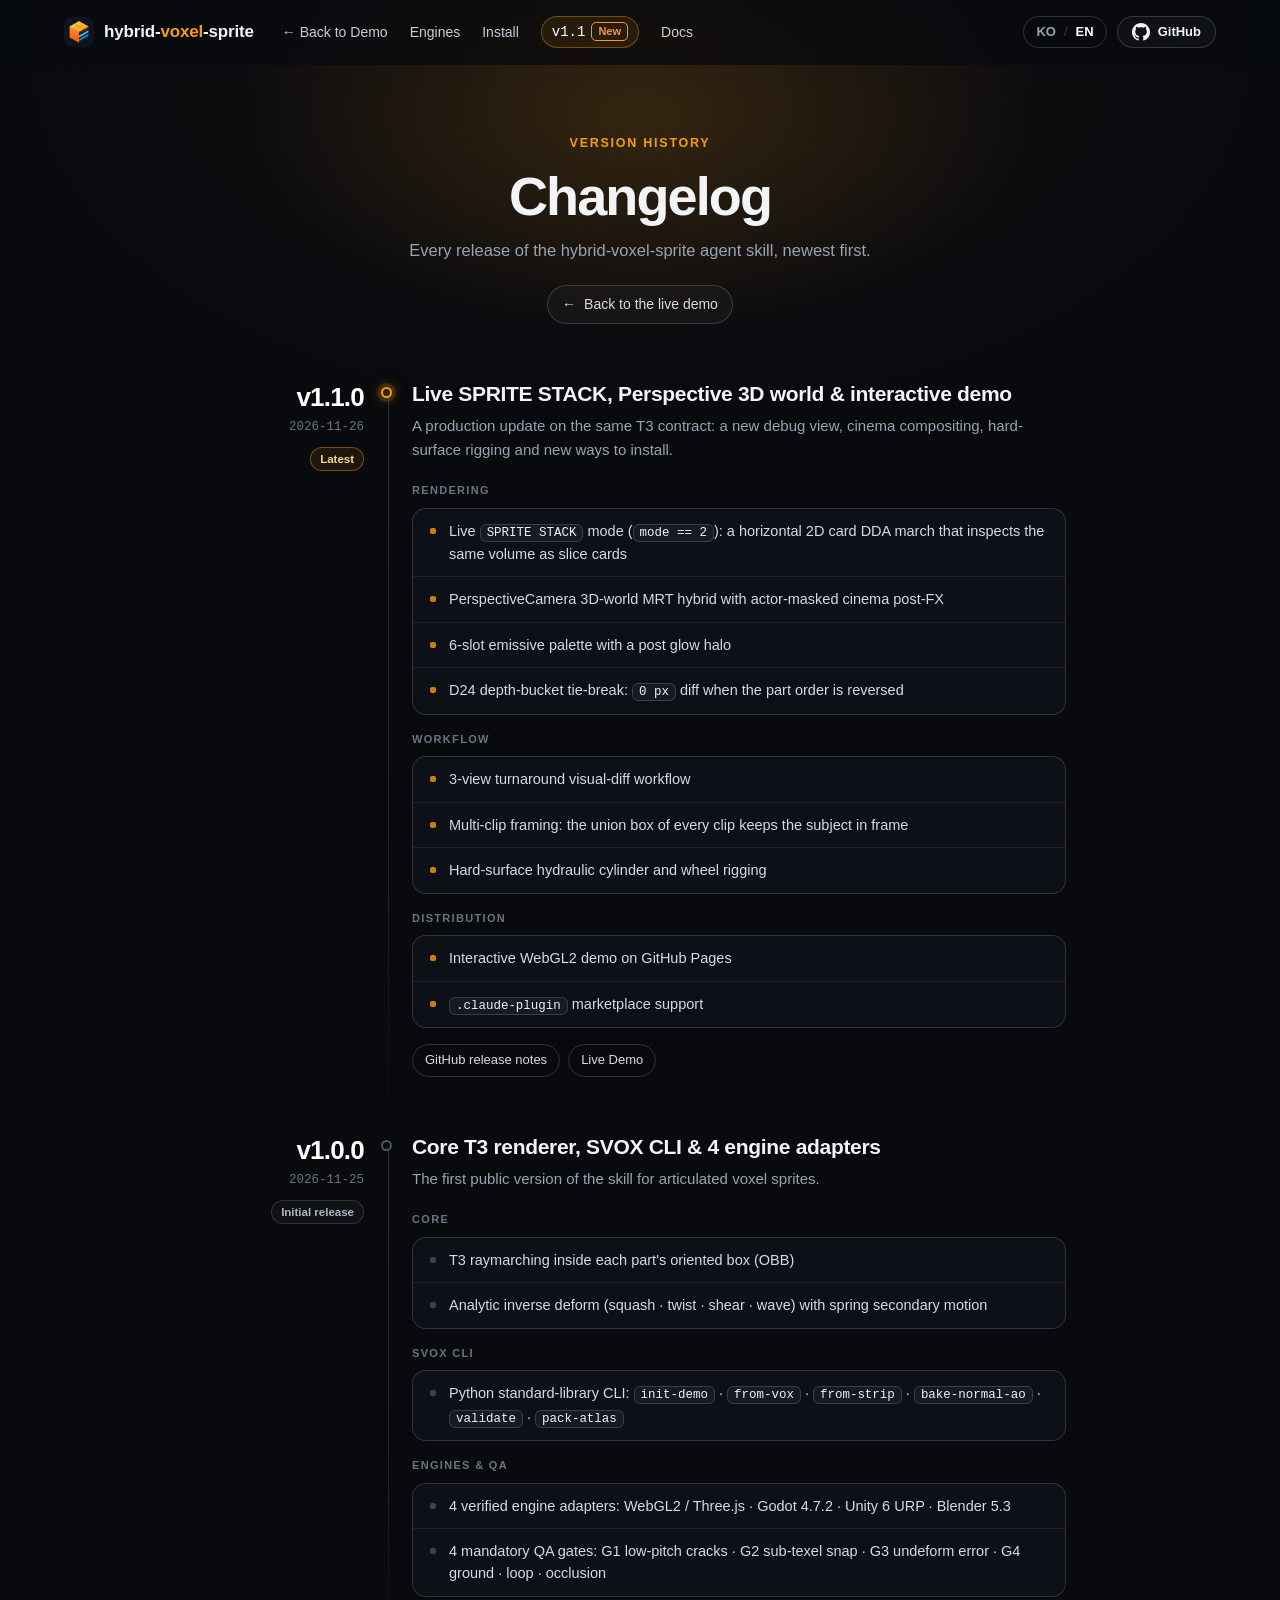
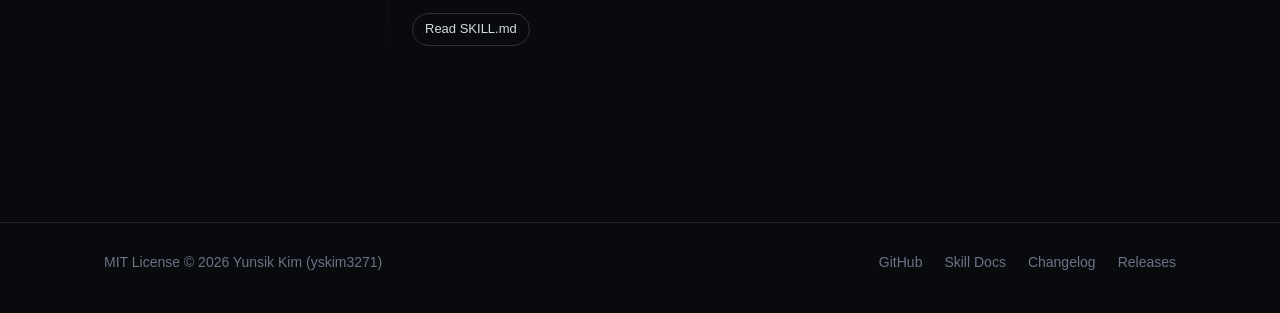
==== commit f0858c89: "Polish GitHub Pages demo: always-visible renderer panel, compact engines, cleaner copy" ====
--- a/docs/changelog.html
+++ b/docs/changelog.html
@@ -25,7 +25,6 @@
       </a>
       <nav class="nav" aria-label="Sections">
         <a class="back" href="./#demo" data-keep-lang data-i18n="nav.back">← Back to Demo</a>
-        <a href="./#features" data-keep-lang data-i18n="nav.features">Features</a>
         <a href="./#engines" data-keep-lang data-i18n="nav.engines">Engines</a>
         <a href="./#install" data-keep-lang data-i18n="nav.install">Install</a>
         <a class="mono ver active" href="changelog.html" data-keep-lang aria-current="page">v1.1 <span class="new">New</span></a>
--- a/docs/styles.css
+++ b/docs/styles.css
@@ -126,32 +126,14 @@
 .ctl .lbl { font-size: 11px; text-transform: uppercase; letter-spacing: 0.1em; color: var(--dim); font-weight: 700; }
 .ctl .caption { font-size: 12.5px; color: var(--muted); }
 
-/* renderer options drawer */
-.r-btn {
-  margin-left: auto; display: inline-flex; align-items: center; gap: 7px; height: 32px; padding: 0 12px 0 11px; border-radius: 10px;
-  border: 1px solid var(--line-2); background: #0d1118; color: #d6dae2; font-size: 12.5px; font-weight: 650; cursor: pointer;
-  transition: border-color .15s, background .15s, color .15s;
-}
-.r-btn:hover { border-color: rgba(255, 255, 255, 0.28); color: #fff; }
-.r-btn .gear { transition: transform .45s cubic-bezier(.2, .8, .2, 1), color .15s; }
-.r-btn .chev { color: var(--dim); transition: transform .25s; }
-.r-btn[aria-expanded="true"] { color: #fff; border-color: rgba(245, 158, 11, 0.55); background: #17140e; }
-.r-btn[aria-expanded="true"] .gear { transform: rotate(90deg); color: var(--amber); }
-.r-btn[aria-expanded="true"] .chev { transform: rotate(180deg); }
-.r-dot { width: 6px; height: 6px; border-radius: 50%; background: var(--amber); box-shadow: 0 0 0 3px rgba(245, 158, 11, 0.18); opacity: 0; transform: scale(.4); transition: opacity .2s, transform .2s; }
-.r-btn.modified .r-dot { opacity: 1; transform: none; }
-.r-drawer { display: grid; grid-template-rows: 0fr; transition: grid-template-rows .32s cubic-bezier(.2, .8, .2, 1); }
-.r-drawer.open { grid-template-rows: 1fr; }
-.r-drawer-in { min-height: 0; overflow: hidden; visibility: hidden; transition: visibility 0s .32s; }
-.r-drawer.open .r-drawer-in { visibility: visible; transition: visibility 0s; border-top: 1px solid var(--line); }
-.r-grid { display: grid; grid-template-columns: auto auto minmax(0, 1fr) auto; gap: 14px 22px; padding: 14px 14px 4px; align-items: end; }
-.r-group { display: flex; flex-direction: column; gap: 7px; min-width: 0; }
-.r-group .lbl, .r-passes .lbl { font-size: 10.5px; text-transform: uppercase; letter-spacing: 0.1em; color: var(--dim); font-weight: 700; }
+/* renderer options panel (always visible) */
+.r-panel { border-top: 1px solid var(--line); background: rgba(6, 8, 12, 0.35); }
+.r-grid { display: flex; flex-wrap: wrap; align-items: center; gap: 10px 22px; padding: 10px 12px 4px; }
+.r-group { display: flex; align-items: center; gap: 8px; min-width: 0; }
+.r-group .lbl, .r-passes .lbl { font-size: 11px; text-transform: uppercase; letter-spacing: 0.1em; color: var(--dim); font-weight: 700; white-space: nowrap; }
 html[lang="ko"] .r-group .lbl, html[lang="ko"] .r-passes .lbl, html[lang="ko"] .ctl .lbl { letter-spacing: 0.04em; }
-.r-group .seg { align-self: flex-start; }
 .r-group.off { opacity: .45; }
-.seg .sw { display: inline-block; width: 9px; height: 9px; border-radius: 50%; margin-right: 6px; vertical-align: -0.5px; background: linear-gradient(135deg, var(--a) 0 50%, var(--b) 50% 100%); box-shadow: 0 0 0 1px rgba(255, 255, 255, 0.12); }
-.r-passes { display: flex; align-items: center; gap: 10px 12px; flex-wrap: wrap; padding: 12px 14px 14px; }
+.r-passes { display: flex; align-items: center; gap: 8px 10px; flex-wrap: wrap; padding: 8px 12px 11px; }
 .r-pills { display: flex; flex-wrap: wrap; gap: 6px; flex: 1; min-width: 0; }
 .pill-t {
   display: inline-flex; align-items: center; gap: 6px; height: 28px; padding: 0 11px; border-radius: 999px; border: 1px solid var(--line);
@@ -210,13 +192,13 @@
 .chip.eng { color: #bae6fd; border-color: rgba(56, 189, 248, 0.25); }
 
 /* ------------------------------------------------------------------ sections */
-.section { max-width: 1120px; margin: 0 auto; padding: 110px 24px 0; scroll-margin-top: 40px; }
-.sec-head { text-align: center; max-width: 760px; margin: 0 auto 40px; }
+.section { max-width: 1120px; margin: 0 auto; padding: 88px 24px 0; scroll-margin-top: 40px; }
+.sec-head { text-align: center; max-width: 760px; margin: 0 auto 32px; }
 .eyebrow { display: inline-block; font-size: 12.5px; font-weight: 700; letter-spacing: 0.14em; text-transform: uppercase; color: var(--amber); }
 html[lang="ko"] .eyebrow { letter-spacing: 0.06em; }
 .sec-head h2 { text-wrap: balance; margin: 10px 0 12px; font-size: clamp(28px, 3.6vw, 42px); line-height: 1.15; letter-spacing: -0.025em; font-weight: 750; }
 html[lang="ko"] .sec-head h2 { letter-spacing: -0.035em; line-height: 1.25; }
-.sec-head p { margin: 0; color: var(--muted); font-size: 16.5px; }
+.sec-head p { margin: 0; color: var(--muted); font-size: 16.5px; text-wrap: balance; }
 
 /* install */
 .install { max-width: 860px; margin: 0 auto; }
@@ -240,78 +222,25 @@
 .prompts .lbl { width: 100%; text-align: center; color: var(--dim); font-size: 13px; margin-bottom: 2px; }
 .prompt { padding: 8px 14px; border-radius: 12px; background: var(--surface); border: 1px solid var(--line); font-size: 14px; color: #d6dae2; }
 
-/* features: 3-column comparison strip + hairline metric strip */
-.sec-head p { text-wrap: balance; }
-.compare { display: grid; grid-template-columns: repeat(3, minmax(0, 1fr)); gap: 14px; }
-.cmp {
-  position: relative; display: flex; flex-direction: column; border-radius: var(--radius); overflow: hidden;
-  background: linear-gradient(180deg, rgba(255, 255, 255, 0.025), rgba(255, 255, 255, 0.008)); border: 1px solid var(--line);
-}
-.cmp-fig { margin: 0; padding: 22px 18px 6px; border-bottom: 1px solid rgba(255, 255, 255, 0.05); }
-.cmp-fig svg { display: block; width: 100%; height: auto; overflow: visible; }
-.cmp-body { padding: 18px 22px 24px; }
-.cmp h3 { margin: 12px 0 6px; font-size: 18px; letter-spacing: -0.01em; font-weight: 680; }
-.cmp p { margin: 0; color: var(--muted); font-size: 14.5px; line-height: 1.6; }
-.cmp.t3 { border-color: rgba(245, 158, 11, 0.30); background: linear-gradient(180deg, rgba(245, 158, 11, 0.065), rgba(245, 158, 11, 0.012) 60%); box-shadow: 0 24px 70px -38px rgba(245, 158, 11, 0.55); }
-.cmp.t3::before { content: ""; position: absolute; inset: 0 0 auto 0; height: 2px; background: linear-gradient(90deg, transparent, var(--amber) 22%, #fbbf24 50%, var(--orange) 78%, transparent); }
-.cmp.t3::after { content: ""; position: absolute; inset: 0 0 auto 0; height: 140px; pointer-events: none; background: radial-gradient(260px 110px at 50% 0%, rgba(245, 158, 11, 0.13), transparent 75%); }
-.cmp.t3 h3 { color: #fff; }
-.tag { display: inline-flex; align-items: center; gap: 6px; font-family: var(--mono); font-size: 11.5px; font-weight: 600; letter-spacing: 0.02em; padding: 3px 9px; border-radius: 999px; border: 1px solid; }
-.tag::before { content: ""; width: 6px; height: 6px; border-radius: 50%; background: currentColor; }
-html[lang="ko"] .tag, html[lang="ko"] .cmp-fig .lbl[data-i18n] { font-family: var(--sans); letter-spacing: 0; }
-.tag.bad { color: #f0a3a3; border-color: rgba(248, 113, 113, 0.28); background: rgba(248, 113, 113, 0.06); }
-.tag.mute { color: #aeb5c2; border-color: rgba(255, 255, 255, 0.14); background: rgba(255, 255, 255, 0.03); }
-.tag.good { color: #fcd38a; border-color: rgba(245, 158, 11, 0.42); background: rgba(245, 158, 11, 0.09); }
-.tag.good::before { background: var(--green); box-shadow: 0 0 6px rgba(74, 222, 128, 0.8); }
-.cmp-fig .ground { stroke: rgba(255, 255, 255, 0.10); stroke-width: 1; }
-.cmp-fig .ref { stroke: rgba(255, 255, 255, 0.16); stroke-width: 1; stroke-dasharray: 2 3; }
-.cmp-fig .lbl { font-family: var(--mono); font-size: 9.5px; fill: #7d8697; letter-spacing: 0.02em; }
-.cmp-fig .lbl.bad { fill: #e48f8f; }
-.cmp-fig .lbl.dim { fill: #6b7384; }
-.cmp-fig .lbl.amb { fill: #f6b544; }
-.cmp-fig .cam rect, .cmp-fig .cam path { fill: #5d6677; }
-.cmp-fig .cam.on rect, .cmp-fig .cam.on path { fill: #d6dae2; }
-.cmp-fig .sight { stroke: #6b7384; stroke-width: 1.2; stroke-dasharray: 3 3; }
-.cmp-fig .arc { fill: none; stroke: #8a93a3; stroke-width: 1; }
-.cmp-fig .card-s { fill: #232a37; stroke: #3a4354; stroke-width: 1; }
-.cmp-fig .crack { stroke: #f87171; stroke-opacity: 0.75; stroke-width: 1.4; stroke-linecap: round; }
-.cmp-fig .blade-dots { stroke: #e48f8f; stroke-width: 3; stroke-dasharray: 5 7; }
-.cmp-fig .ideal { fill: none; stroke: rgba(255, 255, 255, 0.22); stroke-width: 1; stroke-dasharray: 3 3; }
-.cmp-fig .stairs rect { fill: #2b3341; stroke: #12161e; stroke-width: 1; }
-.cmp-fig .rot, .cmp-fig .rot-h { fill: none; stroke: #7d8697; stroke-width: 1.2; stroke-linecap: round; }
-.cmp-fig .obb { fill: none; stroke: #f59e0b; stroke-width: 1.2; stroke-opacity: 0.9; }
-.cmp-fig .obb-h { fill: none; stroke: #f59e0b; stroke-width: 1; stroke-opacity: 0.38; stroke-dasharray: 3 3; }
-.cmp-fig .f-top { fill: #fbd27a; }
-.cmp-fig .f-l { fill: #e8962a; }
-.cmp-fig .f-r { fill: #a85c14; }
-.cmp-fig .solid polygon { stroke: #2a1704; stroke-width: 0.8; stroke-linejoin: round; }
-.cmp-fig .ink { fill: none; stroke: #0b0e14; stroke-width: 1.8; stroke-linejoin: round; }
-.cmp-fig .ray { stroke: #fde68a; stroke-width: 1.3; stroke-dasharray: 4 3; }
-.cmp-fig .step { fill: #fde68a; }
-.cmp-fig .hit { fill: var(--green); }
-.cmp-fig .hit-r { fill: none; stroke: var(--green); stroke-opacity: 0.55; stroke-width: 1.2; }
-.metrics { display: grid; grid-template-columns: repeat(3, minmax(0, 1fr)); margin: 44px 0 0; padding: 0; }
-.mt { padding: 6px 28px; text-align: center; }
-.mt + .mt { border-left: 1px solid var(--line); }
-.mt dt { font-family: var(--sans); font-variant-numeric: tabular-nums; font-size: clamp(36px, 4.2vw, 50px); font-weight: 750; letter-spacing: -0.04em; line-height: 1.1; color: #fff; }
-.mt:first-child dt, .mt:nth-child(2) dt { background: linear-gradient(180deg, #fff 30%, #fcd38a); -webkit-background-clip: text; background-clip: text; color: transparent; }
-.mt dd { margin: 10px auto 0; max-width: 260px; color: var(--muted); font-size: 14px; line-height: 1.5; text-wrap: balance; }
-.mt dd b { margin-left: 4px; font-size: 11px; font-weight: 600; color: var(--amber); padding: 1px 6px; border-radius: 5px; border: 1px solid rgba(245, 158, 11, 0.3); vertical-align: 1px; }
-
-/* engines */
-.engines > * { min-width: 0; }
-.engines { display: grid; grid-template-columns: repeat(4, 1fr); gap: 14px; }
-.eng-card { display: flex; flex-direction: column; gap: 10px; background: var(--surface); border: 1px solid var(--line); border-radius: var(--radius); padding: 22px; transition: border-color .15s, transform .15s; }
-.eng-card:hover { border-color: rgba(245, 158, 11, 0.45); transform: translateY(-2px); }
-.eng-card h3 { margin: 4px 0 0; font-size: 17px; }
-.eng-card p { margin: 0; color: var(--muted); font-size: 14px; flex: 1; }
-.ok { font-size: 12.5px; color: var(--green); font-weight: 600; padding: 4px 10px; border-radius: 999px; background: rgba(74, 222, 128, 0.08); border: 1px solid rgba(74, 222, 128, 0.25); align-self: flex-start; }
+/* engines (compact row) */
+.engines { display: grid; grid-template-columns: repeat(4, minmax(0, 1fr)); gap: 12px; max-width: 960px; margin: 0 auto; }
+.eng-card {
+  display: flex; align-items: center; gap: 12px; min-width: 0;
+  background: var(--surface); border: 1px solid var(--line); border-radius: 14px; padding: 13px 15px;
+  transition: border-color .15s, transform .15s, background .15s;
+}
+.eng-card:hover { border-color: rgba(245, 158, 11, 0.45); background: var(--surface-2); transform: translateY(-1px); }
+.eng-card img { flex: 0 0 32px; border-radius: 8px; }
+.eng-info { display: flex; flex-direction: column; min-width: 0; flex: 1; }
+.eng-card h3 { margin: 0; font-size: 15px; font-weight: 650; line-height: 1.25; white-space: nowrap; overflow: hidden; text-overflow: ellipsis; }
+.eng-ver { font-size: 12px; color: var(--dim); line-height: 1.3; }
+.eng-arr { color: var(--dim); font-size: 14px; transition: color .15s, transform .15s; }
+.eng-card:hover .eng-arr { color: var(--amber); transform: translateX(2px); }
 
 /* showcase */
 .media { margin: 0 auto 18px; max-width: 960px; border: 1px solid var(--line-2); border-radius: 18px; overflow: hidden; background: #0b0e14; }
 .media img { width: 100%; height: auto; }
 .media.strip { max-width: 1120px; }
-.media figcaption { padding: 12px 16px; color: var(--muted); font-size: 14px; border-top: 1px solid var(--line); text-align: center; }
 
 /* changelog page */
 .page-head { max-width: 860px; margin: 0 auto; padding: 64px 24px 0; text-align: center; }
@@ -361,10 +290,7 @@
 /* ------------------------------------------------------------------ responsive */
 @media (max-width: 1080px) {
   .nav { display: none; }
-  .r-grid { grid-template-columns: auto auto; }
-  .r-group.wide { grid-column: 1 / -1; order: 3; }
-  #pxGroup { order: 2; }
-  .engines { grid-template-columns: repeat(2, 1fr); }
+  .engines { grid-template-columns: repeat(2, minmax(0, 1fr)); }
 }
 @media (max-width: 760px) {
   .topbar-in { padding: 0 16px; gap: 12px; }
@@ -390,23 +316,16 @@
   .drag-hint { display: none; }
   .mode-chip { left: 8px; bottom: 8px; padding: 5px 9px; }
   .mode-chip span { display: none; }
-  .section { padding: 80px 16px 0; }
+  .section { padding: 68px 16px 0; }
   .demo-bar.bottom { gap: 8px; }
-  .r-btn { margin-left: 0; width: 100%; justify-content: center; height: 36px; }
-  .r-grid { grid-template-columns: minmax(0, 1fr); gap: 12px; padding: 12px 8px 2px; }
-  .r-group.wide, #pxGroup { grid-column: auto; order: 0; }
-  .r-group .seg { align-self: stretch; }
-  .r-group .seg button { padding: 6px 4px; }
-  .seg .sw { margin-right: 4px; }
-  .r-passes { padding: 10px 8px 12px; }
+  .r-grid { gap: 8px; padding: 8px 8px 2px; }
+  .r-group { width: 100%; }
+  .r-group .seg { width: auto; flex: 1; }
+  .r-group .seg button { padding: 5px 4px; }
+  .r-passes { padding: 8px 8px 10px; }
   .r-pills { flex: 1 1 100%; }
   .pill-t { flex: 1 1 auto; justify-content: center; padding: 0 9px; }
   .r-reset { margin-left: 0; width: 100%; justify-content: center; height: 32px; }
-  .compare { grid-template-columns: minmax(0, 1fr); }
-  .cmp-fig { padding: 18px 14px 4px; }
-  .metrics { grid-template-columns: minmax(0, 1fr); margin-top: 28px; }
-  .mt { padding: 18px 8px; }
-  .mt + .mt { border-left: 0; border-top: 1px solid var(--line); }
   .page-head { padding: 44px 16px 0; }
   .timeline { padding: 0 16px; margin-top: 40px; }
   .rel { grid-template-columns: minmax(0, 1fr); padding-left: 24px; padding-bottom: 40px; }
@@ -418,7 +337,12 @@
   .rel-body::before { display: none; }
   .rel-group li { padding: 10px 12px 10px 30px; font-size: 14px; }
   .rel-group li::before { left: 13px; top: 18px; }
-  .engines { grid-template-columns: 1fr; }
+  .engines { grid-template-columns: repeat(2, minmax(0, 1fr)); gap: 10px; }
+  .eng-card { padding: 11px 12px; gap: 10px; }
+  .eng-card h3 { font-size: 14px; }
   .term pre { padding-right: 20px; padding-top: 50px; font-size: 13px; }
 }
+@media (max-width: 440px) {
+  .engines { grid-template-columns: minmax(0, 1fr); }
+}
 @media (prefers-reduced-motion: reduce) { html { scroll-behavior: auto; } * { transition: none !important; animation: none !important; } }
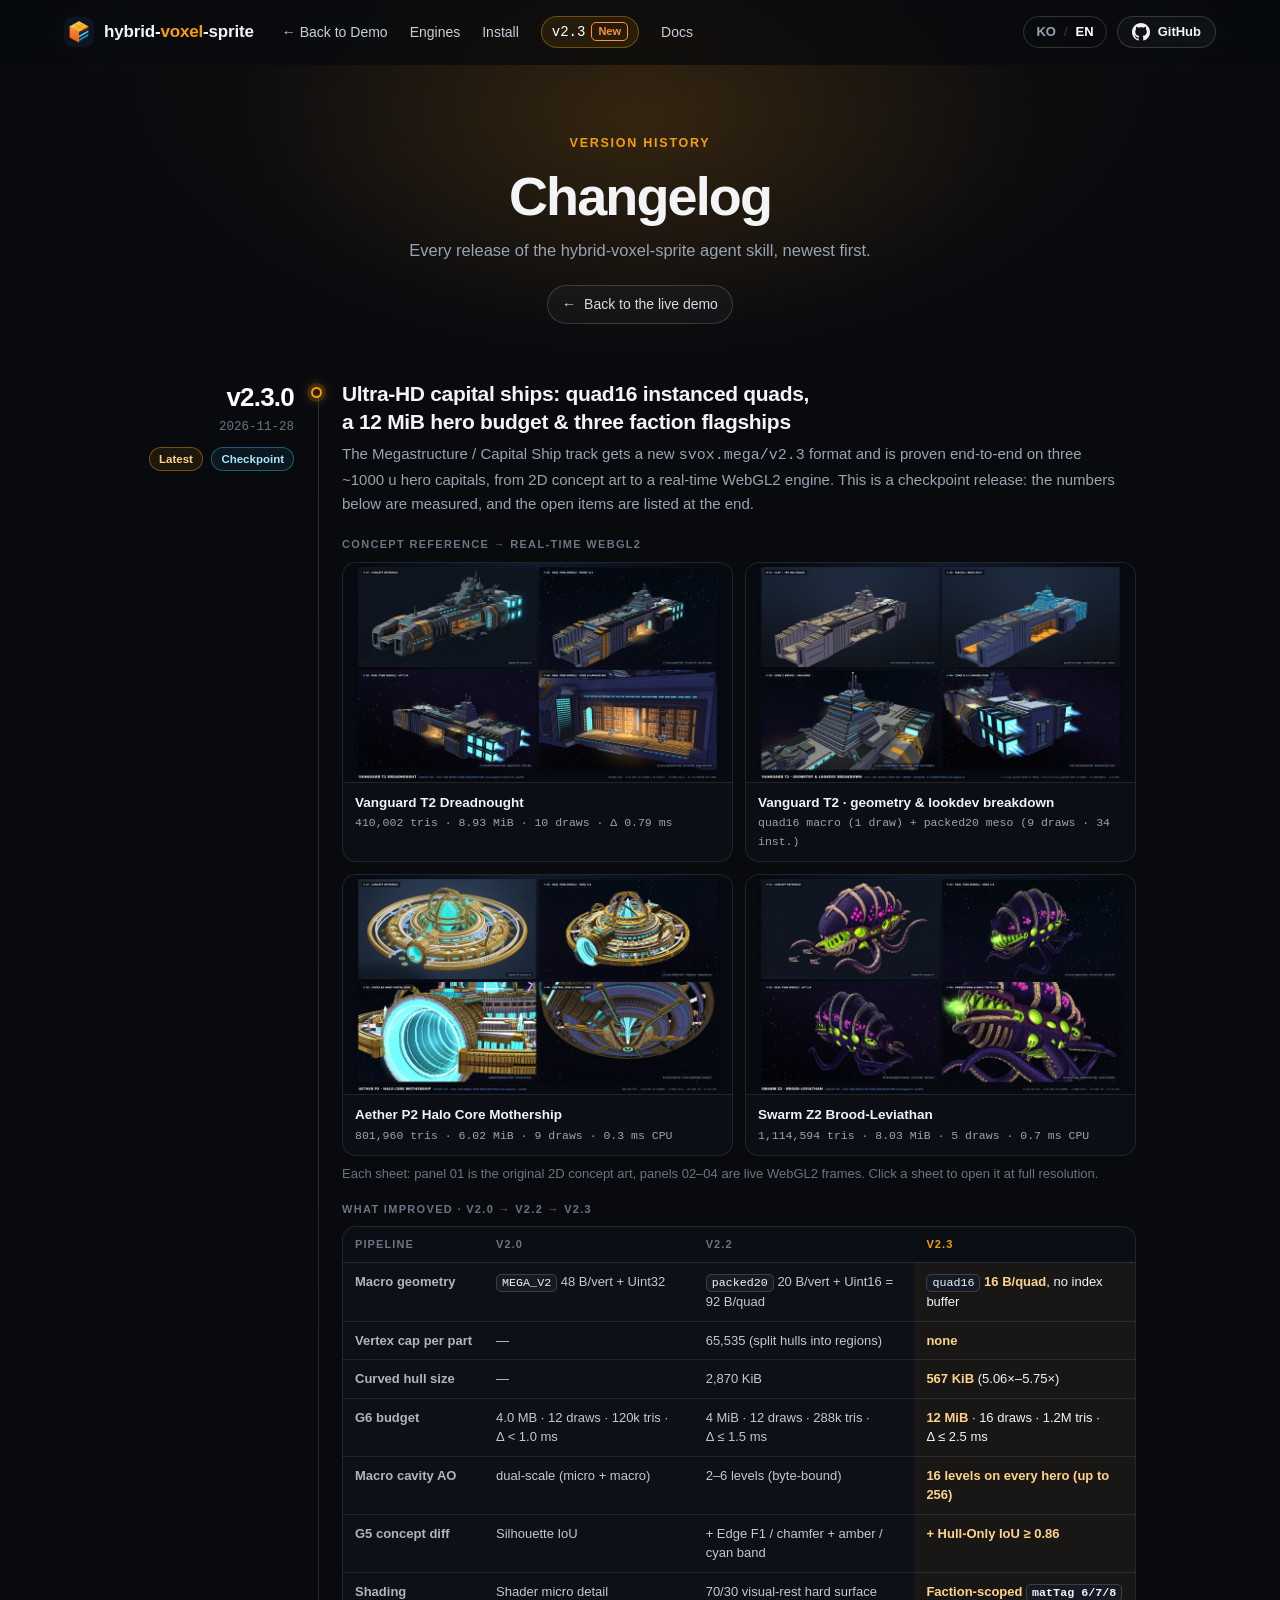
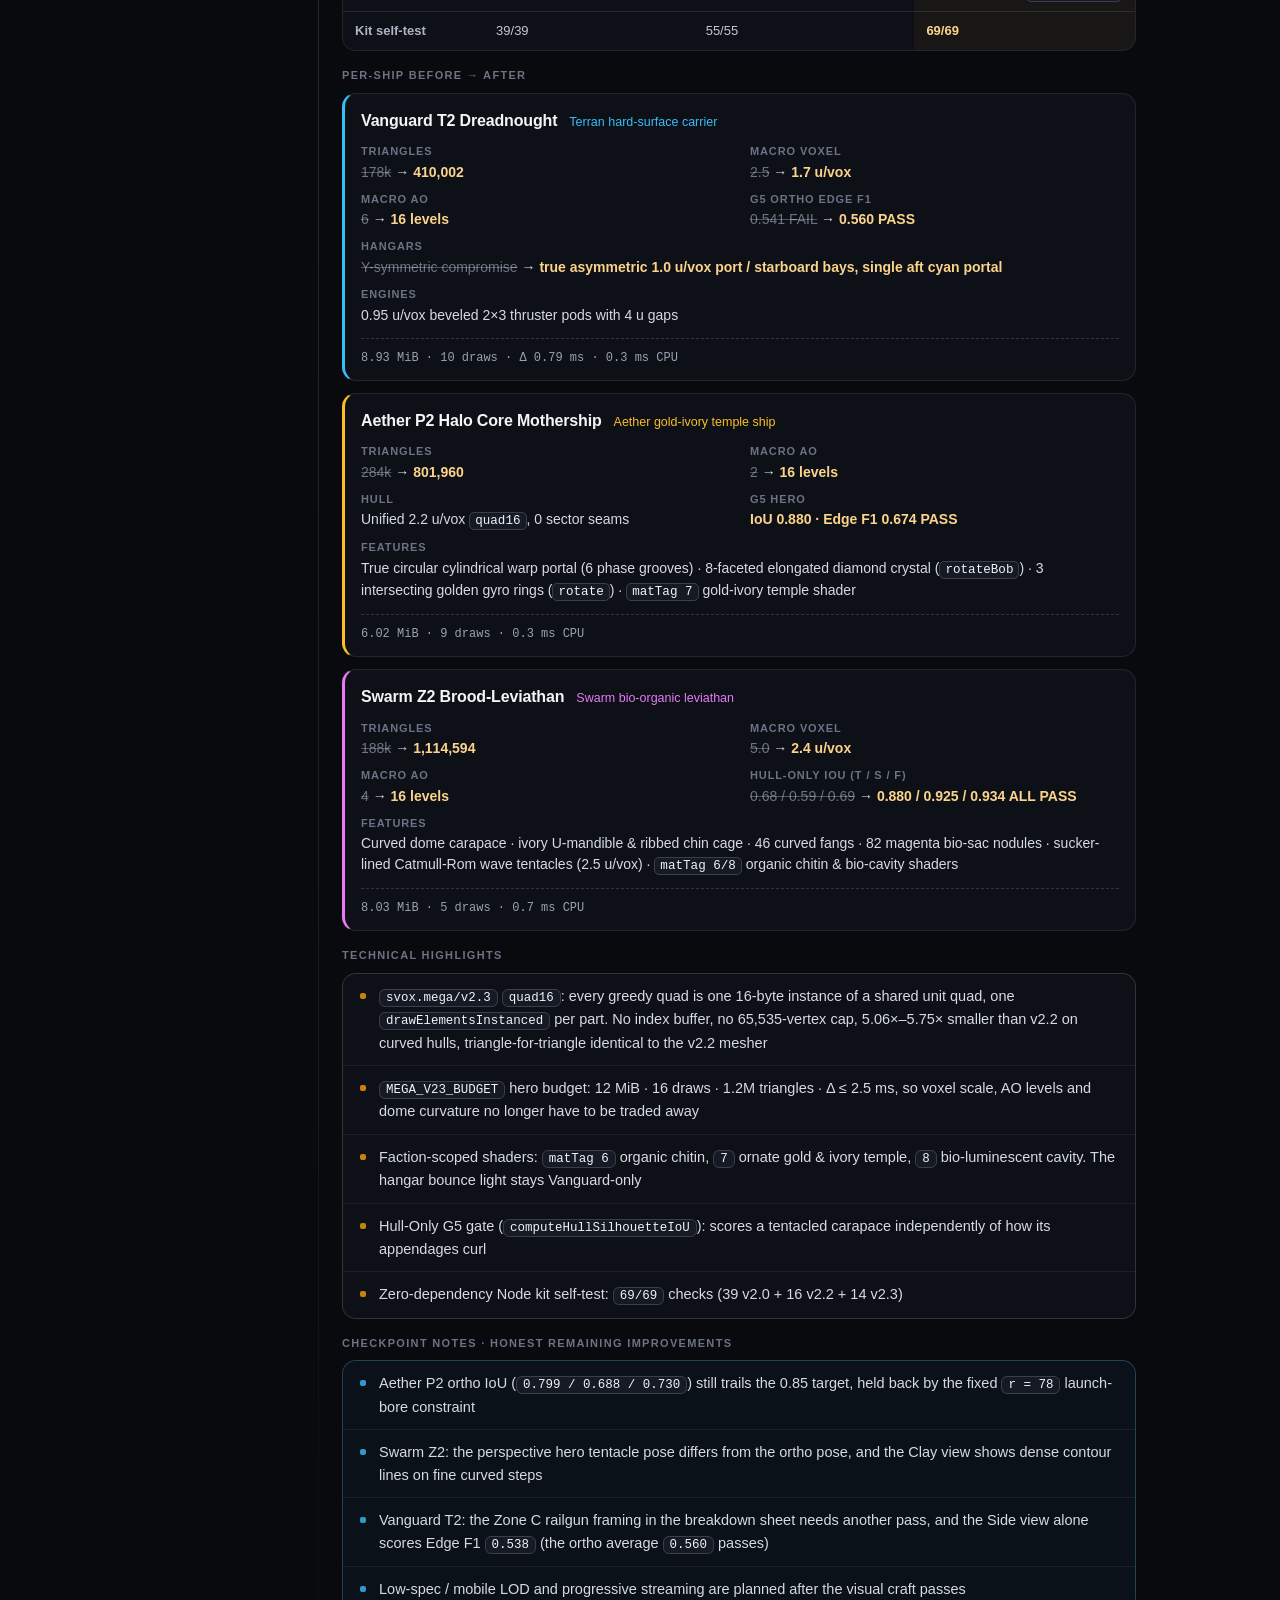
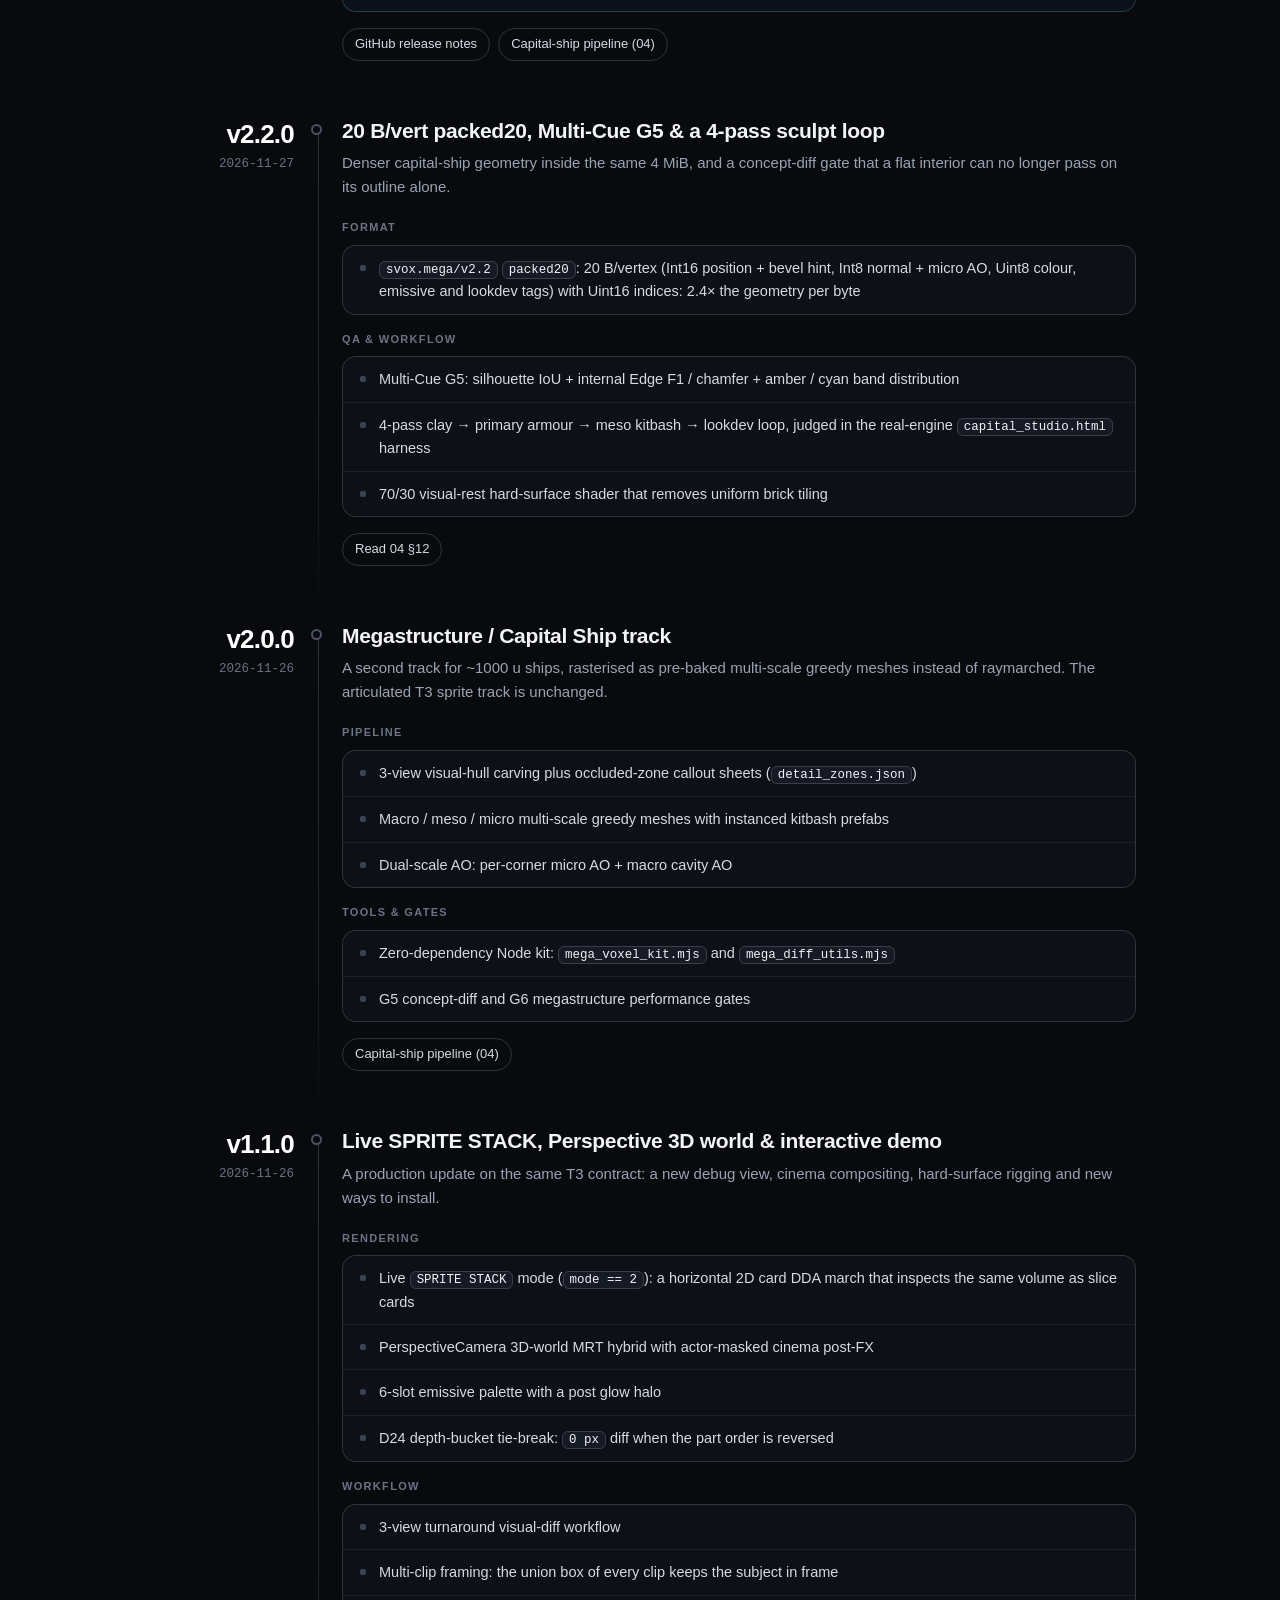
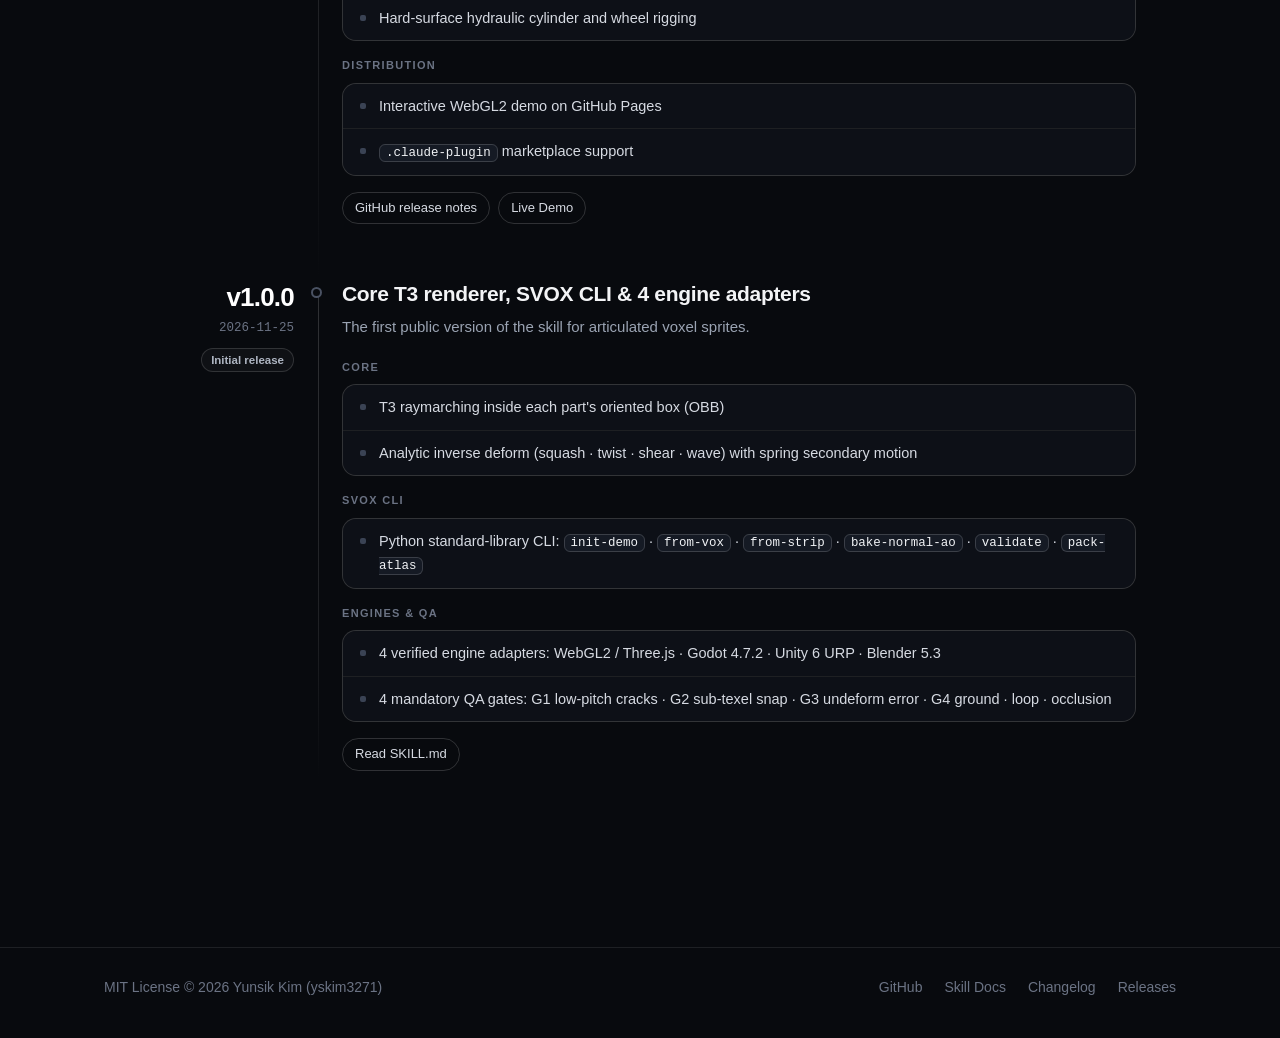
==== commit 90046139: "Release v2.3.0 checkpoint: Megastructure quad16, 3 Ultra-HD capitals & Version History" ====
--- a/docs/changelog.html
+++ b/docs/changelog.html
@@ -4,12 +4,17 @@
   <meta charset="utf-8">
   <meta name="viewport" content="width=device-width, initial-scale=1">
   <title>Changelog — hybrid-voxel-sprite</title>
-  <meta name="description" content="Version history of the hybrid-voxel-sprite agent skill: v1.1.0 live SPRITE STACK, Perspective 3D world and interactive demo; v1.0.0 core T3 renderer, SVOX CLI and 4 engine adapters.">
+  <meta name="description" content="Version history of the hybrid-voxel-sprite agent skill: v2.3.0 Ultra-HD capital ships (quad16, 12 MiB hero budget, 3 faction flagships); v2.2.0 packed20 and Multi-Cue G5; v2.0.0 Megastructure track; v1.1.0 live SPRITE STACK, Perspective 3D world and interactive demo; v1.0.0 core T3 renderer, SVOX CLI and 4 engine adapters.">
   <meta name="theme-color" content="#080a0e">
+  <meta property="og:url" content="https://yskim3271.github.io/hybrid-voxel-sprite/changelog.html">
   <meta property="og:title" content="hybrid-voxel-sprite — Changelog">
   <meta property="og:description" content="Every release of the hybrid-voxel-sprite agent skill, newest first.">
-  <meta property="og:image" content="https://yskim3271.github.io/hybrid-voxel-sprite/assets/banner.png">
+  <meta property="og:image" content="https://yskim3271.github.io/hybrid-voxel-sprite/assets/og_card.png">
+  <meta property="og:image:width" content="1200">
+  <meta property="og:image:height" content="630">
   <meta property="og:type" content="website">
+  <meta name="twitter:card" content="summary_large_image">
+  <meta name="twitter:image" content="https://yskim3271.github.io/hybrid-voxel-sprite/assets/og_card.png">
   <link rel="icon" type="image/svg+xml" href="assets/logo.svg">
   <link rel="stylesheet" href="styles.css">
 </head>
@@ -27,7 +32,7 @@
         <a class="back" href="./#demo" data-keep-lang data-i18n="nav.back">← Back to Demo</a>
         <a href="./#engines" data-keep-lang data-i18n="nav.engines">Engines</a>
         <a href="./#install" data-keep-lang data-i18n="nav.install">Install</a>
-        <a class="mono ver active" href="changelog.html" data-keep-lang aria-current="page">v1.1 <span class="new">New</span></a>
+        <a class="mono ver active" href="changelog.html" data-keep-lang aria-current="page">v2.3 <span class="new">New</span></a>
         <a href="https://github.com/yskim3271/hybrid-voxel-sprite/blob/main/skills/hybrid-voxel-sprite/SKILL.md" data-i18n="nav.docs">Docs</a>
       </nav>
       <div class="top-actions">
@@ -51,12 +56,202 @@
     </section>
 
     <div class="timeline">
+      <!-- ============================================================ v2.3.0 -->
+      <article class="rel latest" id="v2.3.0">
+        <div class="rel-meta">
+          <span class="rel-ver">v2.3.0</span>
+          <span class="rel-date">2026-11-28</span>
+          <span class="rel-badge" data-i18n="log.latest">Latest</span>
+          <span class="rel-badge ck" data-i18n="log.checkpoint">Checkpoint</span>
+        </div>
+        <div class="rel-body">
+          <h2 data-i18n="v23.t">Ultra-HD capital ships: quad16 instanced quads, a 12 MiB hero budget &amp; three faction flagships</h2>
+          <p data-i18n-html="v23.d">The Megastructure / Capital Ship track gets a new <code>svox.mega/v2.3</code> format and is proven end-to-end on three ~1000&nbsp;u hero capitals, from 2D concept art to a real-time WebGL2 engine. This is a checkpoint release: the numbers below are measured, and the open items are listed at the end.</p>
+
+          <div class="rel-group">
+            <h3 data-i18n="g.gallery">Concept reference → real-time WebGL2</h3>
+            <div class="shots">
+              <figure class="shot">
+                <a href="assets/v23/vanguard_t2_showcase_2x2.jpg" target="_blank" rel="noopener">
+                  <img src="assets/v23/vanguard_t2_showcase_2x2.jpg" width="1600" height="900" loading="lazy" alt="Vanguard T2 Dreadnought: concept art next to three real-time WebGL2 renders (front 3/4, aft 3/4, hangar bay close-up)">
+                </a>
+                <figcaption><b>Vanguard T2 Dreadnought</b><span class="mono">410,002 tris · 8.93 MiB · 10 draws · Δ 0.79 ms</span></figcaption>
+              </figure>
+              <figure class="shot">
+                <a href="assets/v23/vanguard_t2_breakdown_2x2.jpg" target="_blank" rel="noopener">
+                  <img src="assets/v23/vanguard_t2_breakdown_2x2.jpg" width="1600" height="900" loading="lazy" alt="Vanguard T2 geometry and lookdev breakdown: clay with 1px ink crease, macro / meso split, bridge and railguns, 2x3 engine pods">
+                </a>
+                <figcaption><b data-i18n="v23.c2">Vanguard T2 · geometry &amp; lookdev breakdown</b><span class="mono">quad16 macro (1 draw) + packed20 meso (9 draws · 34 inst.)</span></figcaption>
+              </figure>
+              <figure class="shot">
+                <a href="assets/v23/aether_p2_showcase_2x2.jpg" target="_blank" rel="noopener">
+                  <img src="assets/v23/aether_p2_showcase_2x2.jpg" width="1600" height="900" loading="lazy" alt="Aether P2 Halo Core Mothership: concept art next to real-time WebGL2 renders of the hero 3/4 view, the circular warp-portal bore and the ventral core">
+                </a>
+                <figcaption><b>Aether P2 Halo Core Mothership</b><span class="mono">801,960 tris · 6.02 MiB · 9 draws · 0.3 ms CPU</span></figcaption>
+              </figure>
+              <figure class="shot">
+                <a href="assets/v23/swarm_z2_showcase_2x2.jpg" target="_blank" rel="noopener">
+                  <img src="assets/v23/swarm_z2_showcase_2x2.jpg" width="1600" height="900" loading="lazy" alt="Swarm Z2 Brood-Leviathan: concept art next to real-time WebGL2 renders of the hero 3/4 view, the aft 3/4 view and the fanged maw with wave tentacles">
+                </a>
+                <figcaption><b>Swarm Z2 Brood-Leviathan</b><span class="mono">1,114,594 tris · 8.03 MiB · 5 draws · 0.7 ms CPU</span></figcaption>
+              </figure>
+            </div>
+            <p class="shots-hint" data-i18n="v23.hint">Each sheet: panel 01 is the original 2D concept art, panels 02–04 are live WebGL2 frames. Click a sheet to open it at full resolution.</p>
+          </div>
+
+          <div class="rel-group">
+            <h3 data-i18n="g.evo">What improved · v2.0 → v2.2 → v2.3</h3>
+            <div class="tbl-wrap">
+              <table class="evo">
+                <thead>
+                  <tr><th scope="col" data-i18n="evo.h">Pipeline</th><th scope="col">v2.0</th><th scope="col">v2.2</th><th scope="col" class="now">v2.3</th></tr>
+                </thead>
+                <tbody>
+                  <tr><th scope="row" data-i18n="evo.fmt">Macro geometry</th><td data-v="v2.0"><code>MEGA_V2</code> 48 B/vert + Uint32</td><td data-v="v2.2"><code>packed20</code> 20 B/vert + Uint16 = 92 B/quad</td><td data-v="v2.3" class="now"><code>quad16</code> <b>16 B/quad</b>, <span data-i18n="evo.noidx">no index buffer</span></td></tr>
+                  <tr><th scope="row" data-i18n="evo.cap">Vertex cap per part</th><td data-v="v2.0">—</td><td data-v="v2.2"><span data-i18n="evo.cap2">65,535 (split hulls into regions)</span></td><td data-v="v2.3" class="now"><b data-i18n="evo.cap3">none</b></td></tr>
+                  <tr><th scope="row" data-i18n="evo.size">Curved hull size</th><td data-v="v2.0">—</td><td data-v="v2.2">2,870 KiB</td><td data-v="v2.3" class="now"><b>567 KiB</b> (5.06×–5.75×)</td></tr>
+                  <tr><th scope="row" data-i18n="evo.budget">G6 budget</th><td data-v="v2.0">4.0 MB · 12 draws · 120k tris · Δ&nbsp;&lt;&nbsp;1.0 ms</td><td data-v="v2.2">4 MiB · 12 draws · 288k tris · Δ&nbsp;≤&nbsp;1.5 ms</td><td data-v="v2.3" class="now"><b>12 MiB</b> · 16 draws · 1.2M tris · Δ&nbsp;≤&nbsp;2.5 ms</td></tr>
+                  <tr><th scope="row" data-i18n="evo.ao">Macro cavity AO</th><td data-v="v2.0" data-i18n="evo.ao1">dual-scale (micro + macro)</td><td data-v="v2.2" data-i18n="evo.ao2">2–6 levels (byte-bound)</td><td data-v="v2.3" class="now"><b data-i18n="evo.ao3">16 levels on every hero (up to 256)</b></td></tr>
+                  <tr><th scope="row" data-i18n="evo.g5">G5 concept diff</th><td data-v="v2.0" data-i18n="evo.g51">Silhouette IoU</td><td data-v="v2.2" data-i18n="evo.g52">+ Edge F1 / chamfer + amber / cyan band</td><td data-v="v2.3" class="now"><b data-i18n="evo.g53">+ Hull-Only IoU ≥ 0.86</b></td></tr>
+                  <tr><th scope="row" data-i18n="evo.shade">Shading</th><td data-v="v2.0" data-i18n="evo.sh1">Shader micro detail</td><td data-v="v2.2" data-i18n="evo.sh2">70/30 visual-rest hard surface</td><td data-v="v2.3" class="now"><b data-i18n-html="evo.sh3">Faction-scoped <code>matTag 6/7/8</code></b></td></tr>
+                  <tr><th scope="row" data-i18n="evo.test">Kit self-test</th><td data-v="v2.0">39/39</td><td data-v="v2.2">55/55</td><td data-v="v2.3" class="now"><b>69/69</b></td></tr>
+                </tbody>
+              </table>
+            </div>
+          </div>
+
+          <div class="rel-group">
+            <h3 data-i18n="g.ships">Per-ship before → after</h3>
+            <div class="ships">
+              <section class="ship" style="--fc: #38bdf8">
+                <header><h4>Vanguard T2 Dreadnought</h4><span class="ship-tag" data-i18n="ship.v.tag">Terran hard-surface carrier</span></header>
+                <dl>
+                  <div><dt data-i18n="m.tris">Triangles</dt><dd><s>178k</s> → <b>410,002</b></dd></div>
+                  <div><dt data-i18n="m.vox">Macro voxel</dt><dd><s>2.5</s> → <b>1.7 u/vox</b></dd></div>
+                  <div><dt data-i18n="m.ao">Macro AO</dt><dd><s>6</s> → <b data-i18n="m.ao16">16 levels</b></dd></div>
+                  <div><dt data-i18n="m.g5edge">G5 ortho Edge F1</dt><dd><s>0.541 FAIL</s> → <b>0.560 PASS</b></dd></div>
+                  <div class="wide"><dt data-i18n="m.hangar">Hangars</dt><dd><s data-i18n="v.h0">Y-symmetric compromise</s> → <b data-i18n="v.h1">true asymmetric 1.0 u/vox port / starboard bays, single aft cyan portal</b></dd></div>
+                  <div class="wide"><dt data-i18n="m.engines">Engines</dt><dd data-i18n="v.e1">0.95 u/vox beveled 2×3 thruster pods with 4 u gaps</dd></div>
+                </dl>
+                <p class="ship-perf mono">8.93 MiB · 10 draws · Δ 0.79 ms · 0.3 ms CPU</p>
+              </section>
+              <section class="ship" style="--fc: #fbbf24">
+                <header><h4>Aether P2 Halo Core Mothership</h4><span class="ship-tag" data-i18n="ship.a.tag">Aether gold-ivory temple ship</span></header>
+                <dl>
+                  <div><dt data-i18n="m.tris">Triangles</dt><dd><s>284k</s> → <b>801,960</b></dd></div>
+                  <div><dt data-i18n="m.ao">Macro AO</dt><dd><s>2</s> → <b data-i18n="m.ao16">16 levels</b></dd></div>
+                  <div><dt data-i18n="m.hull">Hull</dt><dd data-i18n-html="a.hull">Unified 2.2 u/vox <code>quad16</code>, 0 sector seams</dd></div>
+                  <div><dt data-i18n="m.g5">G5 hero</dt><dd><b>IoU 0.880 · Edge F1 0.674 PASS</b></dd></div>
+                  <div class="wide"><dt data-i18n="m.features">Features</dt><dd data-i18n-html="a.feat">True circular cylindrical warp portal (6 phase grooves) · 8-faceted elongated diamond crystal (<code>rotateBob</code>) · 3 intersecting golden gyro rings (<code>rotate</code>) · <code>matTag 7</code> gold-ivory temple shader</dd></div>
+                </dl>
+                <p class="ship-perf mono">6.02 MiB · 9 draws · 0.3 ms CPU</p>
+              </section>
+              <section class="ship" style="--fc: #e879f9">
+                <header><h4>Swarm Z2 Brood-Leviathan</h4><span class="ship-tag" data-i18n="ship.s.tag">Swarm bio-organic leviathan</span></header>
+                <dl>
+                  <div><dt data-i18n="m.tris">Triangles</dt><dd><s>188k</s> → <b>1,114,594</b></dd></div>
+                  <div><dt data-i18n="m.vox">Macro voxel</dt><dd><s>5.0</s> → <b>2.4 u/vox</b></dd></div>
+                  <div><dt data-i18n="m.ao">Macro AO</dt><dd><s>4</s> → <b data-i18n="m.ao16">16 levels</b></dd></div>
+                  <div><dt data-i18n="m.hulliou">Hull-Only IoU (T / S / F)</dt><dd><s>0.68 / 0.59 / 0.69</s> → <b>0.880 / 0.925 / 0.934 <span data-i18n="m.allpass">ALL PASS</span></b></dd></div>
+                  <div class="wide"><dt data-i18n="m.features">Features</dt><dd data-i18n-html="s.feat">Curved dome carapace · ivory U-mandible &amp; ribbed chin cage · 46 curved fangs · 82 magenta bio-sac nodules · sucker-lined Catmull-Rom wave tentacles (2.5 u/vox) · <code>matTag 6/8</code> organic chitin &amp; bio-cavity shaders</dd></div>
+                </dl>
+                <p class="ship-perf mono">8.03 MiB · 5 draws · 0.7 ms CPU</p>
+              </section>
+            </div>
+          </div>
+
+          <div class="rel-group">
+            <h3 data-i18n="g.tech">Technical highlights</h3>
+            <ul>
+              <li data-i18n-html="v23.1"><code>svox.mega/v2.3</code> <code>quad16</code>: every greedy quad is one 16-byte instance of a shared unit quad, one <code>drawElementsInstanced</code> per part. No index buffer, no 65,535-vertex cap, 5.06×–5.75× smaller than v2.2 on curved hulls, triangle-for-triangle identical to the v2.2 mesher</li>
+              <li data-i18n-html="v23.2"><code>MEGA_V23_BUDGET</code> hero budget: 12 MiB · 16 draws · 1.2M triangles · Δ ≤ 2.5 ms, so voxel scale, AO levels and dome curvature no longer have to be traded away</li>
+              <li data-i18n-html="v23.3">Faction-scoped shaders: <code>matTag 6</code> organic chitin, <code>7</code> ornate gold &amp; ivory temple, <code>8</code> bio-luminescent cavity. The hangar bounce light stays Vanguard-only</li>
+              <li data-i18n-html="v23.4">Hull-Only G5 gate (<code>computeHullSilhouetteIoU</code>): scores a tentacled carapace independently of how its appendages curl</li>
+              <li data-i18n-html="v23.5">Zero-dependency Node kit self-test: <code>69/69</code> checks (39 v2.0 + 16 v2.2 + 14 v2.3)</li>
+            </ul>
+          </div>
+
+          <div class="rel-group notes">
+            <h3 data-i18n="g.notes">Checkpoint notes · honest remaining improvements</h3>
+            <ul>
+              <li data-i18n-html="v23.n1">Aether P2 ortho IoU (<code>0.799 / 0.688 / 0.730</code>) still trails the 0.85 target, held back by the fixed <code>r = 78</code> launch-bore constraint</li>
+              <li data-i18n="v23.n2">Swarm Z2: the perspective hero tentacle pose differs from the ortho pose, and the Clay view shows dense contour lines on fine curved steps</li>
+              <li data-i18n-html="v23.n3">Vanguard T2: the Zone C railgun framing in the breakdown sheet needs another pass, and the Side view alone scores Edge F1 <code>0.538</code> (the ortho average <code>0.560</code> passes)</li>
+              <li data-i18n="v23.n4">Low-spec / mobile LOD and progressive streaming are planned after the visual craft passes</li>
+            </ul>
+          </div>
+
+          <div class="rel-links">
+            <a href="https://github.com/yskim3271/hybrid-voxel-sprite/releases/tag/v2.3.0" data-i18n="log.notes">GitHub release notes</a>
+            <a href="https://github.com/yskim3271/hybrid-voxel-sprite/blob/main/skills/hybrid-voxel-sprite/references/04_megastructure_voxel_pipeline.md" data-i18n="log.ref04">Capital-ship pipeline (04)</a>
+          </div>
+        </div>
+      </article>
+
+      <!-- ============================================================ v2.2.0 -->
+      <article class="rel" id="v2.2.0">
+        <div class="rel-meta">
+          <span class="rel-ver">v2.2.0</span>
+          <span class="rel-date">2026-11-27</span>
+        </div>
+        <div class="rel-body">
+          <h2 data-i18n="v22.t">20 B/vert packed20, Multi-Cue G5 &amp; a 4-pass sculpt loop</h2>
+          <p data-i18n="v22.d">Denser capital-ship geometry inside the same 4 MiB, and a concept-diff gate that a flat interior can no longer pass on its outline alone.</p>
+          <div class="rel-group">
+            <h3 data-i18n="g.format">Format</h3>
+            <ul>
+              <li data-i18n-html="v22.1"><code>svox.mega/v2.2</code> <code>packed20</code>: 20 B/vertex (Int16 position + bevel hint, Int8 normal + micro AO, Uint8 colour, emissive and lookdev tags) with Uint16 indices: 2.4× the geometry per byte</li>
+            </ul>
+          </div>
+          <div class="rel-group">
+            <h3 data-i18n="g.qa">QA &amp; workflow</h3>
+            <ul>
+              <li data-i18n="v22.2">Multi-Cue G5: silhouette IoU + internal Edge F1 / chamfer + amber / cyan band distribution</li>
+              <li data-i18n-html="v22.3">4-pass clay → primary armour → meso kitbash → lookdev loop, judged in the real-engine <code>capital_studio.html</code> harness</li>
+              <li data-i18n="v22.4">70/30 visual-rest hard-surface shader that removes uniform brick tiling</li>
+            </ul>
+          </div>
+          <div class="rel-links">
+            <a href="https://github.com/yskim3271/hybrid-voxel-sprite/blob/main/skills/hybrid-voxel-sprite/references/04_megastructure_voxel_pipeline.md#12-v22--20-bvert-quantized-packing-g5-v22-multi-cue-gate-4-pass-sculpt-loop-studio-harness-hard-surface-shader" data-i18n="log.ref12">Read 04 §12</a>
+          </div>
+        </div>
+      </article>
+
+      <!-- ============================================================ v2.0.0 -->
+      <article class="rel" id="v2.0.0">
+        <div class="rel-meta">
+          <span class="rel-ver">v2.0.0</span>
+          <span class="rel-date">2026-11-26</span>
+        </div>
+        <div class="rel-body">
+          <h2 data-i18n="v20.t">Megastructure / Capital Ship track</h2>
+          <p data-i18n="v20.d">A second track for ~1000 u ships, rasterised as pre-baked multi-scale greedy meshes instead of raymarched. The articulated T3 sprite track is unchanged.</p>
+          <div class="rel-group">
+            <h3 data-i18n="g.pipeline">Pipeline</h3>
+            <ul>
+              <li data-i18n-html="v20.1">3-view visual-hull carving plus occluded-zone callout sheets (<code>detail_zones.json</code>)</li>
+              <li data-i18n="v20.2">Macro / meso / micro multi-scale greedy meshes with instanced kitbash prefabs</li>
+              <li data-i18n="v20.3">Dual-scale AO: per-corner micro AO + macro cavity AO</li>
+            </ul>
+          </div>
+          <div class="rel-group">
+            <h3 data-i18n="g.tools">Tools &amp; gates</h3>
+            <ul>
+              <li data-i18n-html="v20.4">Zero-dependency Node kit: <code>mega_voxel_kit.mjs</code> and <code>mega_diff_utils.mjs</code></li>
+              <li data-i18n="v20.5">G5 concept-diff and G6 megastructure performance gates</li>
+            </ul>
+          </div>
+          <div class="rel-links">
+            <a href="https://github.com/yskim3271/hybrid-voxel-sprite/blob/main/skills/hybrid-voxel-sprite/references/04_megastructure_voxel_pipeline.md" data-i18n="log.ref04">Capital-ship pipeline (04)</a>
+          </div>
+        </div>
+      </article>
+
       <!-- ============================================================ v1.1.0 -->
-      <article class="rel latest" id="v1.1.0">
+      <article class="rel" id="v1.1.0">
         <div class="rel-meta">
           <span class="rel-ver">v1.1.0</span>
           <span class="rel-date">2026-11-26</span>
-          <span class="rel-badge" data-i18n="log.latest">Latest</span>
         </div>
         <div class="rel-body">
           <h2 data-i18n="v11.t">Live SPRITE STACK, Perspective 3D world &amp; interactive demo</h2>
--- a/docs/styles.css
+++ b/docs/styles.css
@@ -242,6 +242,26 @@
 .media img { width: 100%; height: auto; }
 .media.strip { max-width: 1120px; }
 
+/* showcase · v2.3 capital megastructures (checkpoint) */
+.cap { max-width: 1120px; margin: 0 auto 64px; }
+.cap-head { text-align: center; max-width: 720px; margin: 0 auto 22px; }
+.cap-pill { display: inline-block; padding: 2px 10px; border-radius: 999px; font-size: 12px; font-weight: 600; color: #fcd38a; border: 1px solid rgba(245, 158, 11, 0.42); background: rgba(245, 158, 11, 0.09); }
+.cap-head h3 { margin: 10px 0 8px; font-size: clamp(22px, 2.6vw, 28px); line-height: 1.2; letter-spacing: -0.02em; font-weight: 720; text-wrap: balance; }
+html[lang="ko"] .cap-head h3 { letter-spacing: -0.03em; }
+.cap-head p { margin: 0; color: var(--muted); font-size: 15.5px; text-wrap: balance; }
+.cap-grid { display: grid; grid-template-columns: repeat(3, minmax(0, 1fr)); gap: 14px; }
+.cap-card {
+  display: flex; flex-direction: column; min-width: 0; border: 1px solid var(--line-2); border-radius: 16px; overflow: hidden; background: #0b0e14;
+  transition: border-color .15s, transform .15s, box-shadow .15s;
+}
+.cap-card:hover { border-color: color-mix(in srgb, var(--fc, var(--amber)) 55%, transparent); transform: translateY(-2px); box-shadow: 0 16px 40px -24px var(--fc, var(--amber)); }
+.cap-card img { width: 100%; height: auto; aspect-ratio: 16 / 9; object-fit: cover; }
+.cap-info { display: flex; flex-direction: column; gap: 2px; padding: 11px 14px 12px; border-top: 1px solid var(--line); border-left: 3px solid var(--fc, var(--amber)); }
+.cap-info b { font-size: 14.5px; font-weight: 650; white-space: nowrap; overflow: hidden; text-overflow: ellipsis; }
+.cap-info .mono { font-size: 12px; color: var(--muted); }
+.cap-more { display: flex; justify-content: center; align-items: center; gap: 8px; width: fit-content; margin: 18px auto 0; padding: 7px 16px; border-radius: 999px; border: 1px solid var(--line-2); background: rgba(255, 255, 255, 0.03); font-size: 14px; color: #d6dae2; text-align: center; }
+.cap-more:hover { color: #fff; border-color: rgba(245, 158, 11, 0.5); }
+
 /* changelog page */
 .page-head { max-width: 860px; margin: 0 auto; padding: 64px 24px 0; text-align: center; }
 .page-head h1 { margin: 12px 0 12px; font-size: clamp(34px, 5vw, 54px); line-height: 1.08; letter-spacing: -0.035em; font-weight: 800; }
@@ -249,7 +269,7 @@
 .page-head p { margin: 0 auto; max-width: 620px; color: var(--muted); font-size: 16.5px; text-wrap: balance; }
 .back-link { display: inline-flex; align-items: center; gap: 8px; margin-top: 22px; font-size: 14px; color: #d6dae2; padding: 7px 14px; border-radius: 999px; border: 1px solid var(--line-2); background: rgba(255, 255, 255, 0.03); }
 .back-link:hover { border-color: rgba(245, 158, 11, 0.5); color: #fff; }
-.timeline { max-width: 900px; margin: 56px auto 0; padding: 0 24px; }
+.timeline { max-width: 1040px; margin: 56px auto 0; padding: 0 24px; }
 .rel { position: relative; display: grid; grid-template-columns: 150px minmax(0, 1fr); gap: 0 48px; padding-bottom: 56px; }
 .rel::before { content: ""; position: absolute; left: 174px; top: 12px; bottom: 0; width: 1px; background: linear-gradient(180deg, var(--line-2), var(--line) 70%, transparent); }
 .rel:last-child::before { bottom: 48px; }
@@ -257,6 +277,7 @@
 .rel-ver { display: block; font-family: var(--sans); font-variant-numeric: tabular-nums; font-size: 26px; font-weight: 750; letter-spacing: -0.03em; color: #fff; line-height: 1.2; }
 .rel-date { display: block; margin-top: 4px; font-family: var(--mono); font-size: 12.5px; color: var(--dim); }
 .rel-badge { display: inline-block; margin-top: 10px; font-size: 11.5px; font-weight: 650; padding: 2px 9px; border-radius: 999px; color: #fcd38a; border: 1px solid rgba(245, 158, 11, 0.42); background: rgba(245, 158, 11, 0.09); }
+.rel-badge.ck { margin-left: 4px; color: #a5e4fd; border-color: rgba(56, 189, 248, 0.40); background: rgba(56, 189, 248, 0.08); }
 .rel-badge.init { color: #aeb5c2; border-color: rgba(255, 255, 255, 0.14); background: rgba(255, 255, 255, 0.03); }
 .rel-body { position: relative; min-width: 0; }
 .rel-body::before { content: ""; position: absolute; left: -31px; top: 7px; width: 11px; height: 11px; border-radius: 50%; background: var(--bg); border: 2px solid #4a5263; }
@@ -271,6 +292,46 @@
 .rel-group li::before { content: ""; position: absolute; left: 17px; top: 19px; width: 6px; height: 6px; border-radius: 2px; background: #3a4354; }
 .rel.latest .rel-group li::before { background: var(--amber); opacity: .8; }
 .rel-group li code { font-size: .86em; padding: 1px 6px; border-radius: 6px; background: #151a24; border: 1px solid var(--line-2); color: #f1f3f6; }
+.rel-group > p, .shots-hint { margin: 8px 0 0; color: var(--dim); font-size: 13px; }
+
+/* v2.3 gallery · evolution table · per-ship cards · checkpoint notes */
+.shots { display: grid; grid-template-columns: repeat(2, minmax(0, 1fr)); gap: 12px; }
+.shot { margin: 0; min-width: 0; border: 1px solid var(--line); border-radius: 14px; overflow: hidden; background: #0b0e14; transition: border-color .15s; }
+.shot:hover { border-color: rgba(245, 158, 11, 0.45); }
+.shot a { display: block; cursor: zoom-in; }
+.shot img { width: 100%; height: auto; aspect-ratio: 16 / 9; }
+.shot figcaption { display: flex; flex-direction: column; gap: 1px; padding: 9px 12px 10px; border-top: 1px solid var(--line); }
+.shot figcaption b { font-size: 13.5px; font-weight: 650; color: #f1f3f6; }
+.shot figcaption .mono { font-size: 11.5px; color: var(--muted); }
+.tbl-wrap { overflow-x: auto; border: 1px solid var(--line); border-radius: 14px; background: #0d1017; -webkit-overflow-scrolling: touch; }
+.evo { width: 100%; min-width: 680px; border-collapse: collapse; font-size: 13px; line-height: 1.5; }
+.evo th, .evo td { padding: 9px 12px; text-align: left; vertical-align: top; border-bottom: 1px solid var(--line); }
+.evo tbody tr:last-child > * { border-bottom: 0; }
+.evo thead th { font-size: 11px; text-transform: uppercase; letter-spacing: 0.1em; color: var(--dim); font-weight: 700; background: #0b0e14; }
+.evo thead th.now { color: var(--amber); }
+.evo tbody th { color: #aeb5c2; font-weight: 600; white-space: nowrap; position: sticky; left: 0; background: #0d1017; }
+.evo td { color: #c3c8d2; }
+.evo td.now { color: #f3f4f6; background: rgba(245, 158, 11, 0.05); }
+.evo td.now b { color: #fcd38a; font-weight: 650; }
+.evo code, .ship code { font-size: .9em; padding: 1px 5px; border-radius: 5px; background: #151a24; border: 1px solid var(--line-2); color: #f1f3f6; white-space: nowrap; }
+.ships { display: grid; gap: 12px; }
+.ship { border: 1px solid var(--line); border-left: 3px solid var(--fc, var(--amber)); border-radius: 14px; background: #0d1017; padding: 14px 16px 12px; }
+.ship header { display: flex; flex-wrap: wrap; align-items: baseline; gap: 2px 12px; margin-bottom: 10px; }
+.ship h4 { margin: 0; font-size: 16px; font-weight: 700; letter-spacing: -0.01em; }
+.ship-tag { font-size: 12.5px; color: var(--fc, var(--muted)); }
+.ship dl { display: grid; grid-template-columns: repeat(2, minmax(0, 1fr)); gap: 8px 20px; margin: 0; }
+.ship dl > div { min-width: 0; }
+.ship dl > div.wide { grid-column: 1 / -1; }
+.ship dt { font-size: 11px; text-transform: uppercase; letter-spacing: 0.08em; color: var(--dim); font-weight: 700; }
+html[lang="ko"] .ship dt { letter-spacing: 0.02em; font-size: 11.5px; }
+.ship dd { margin: 1px 0 0; font-size: 14px; color: #d6dae2; line-height: 1.5; font-variant-numeric: tabular-nums; }
+.ship dd s { color: var(--dim); text-decoration-color: rgba(255, 255, 255, 0.28); }
+.ship dd b { color: #fcd38a; font-weight: 650; }
+.ship-perf { margin: 12px 0 0; padding-top: 10px; border-top: 1px dashed var(--line-2); font-size: 12px; color: var(--muted); }
+.rel-group.notes ul { border-color: rgba(56, 189, 248, 0.22); }
+.rel-group.notes li { background: #0b1118; }
+.rel.latest .rel-group.notes li::before { background: var(--cyan); }
+
 .rel-links { display: flex; flex-wrap: wrap; gap: 8px; margin-top: 8px; }
 .rel-links a { font-size: 13px; color: #d6dae2; padding: 5px 12px; border-radius: 999px; border: 1px solid var(--line-2); }
 .rel-links a:hover { color: #fff; border-color: rgba(245, 158, 11, 0.5); }
@@ -291,6 +352,8 @@
 @media (max-width: 1080px) {
   .nav { display: none; }
   .engines { grid-template-columns: repeat(2, minmax(0, 1fr)); }
+  .cap-grid { gap: 10px; }
+  .cap-info b { font-size: 13.5px; }
 }
 @media (max-width: 760px) {
   .topbar-in { padding: 0 16px; gap: 12px; }
@@ -341,6 +404,25 @@
   .eng-card { padding: 11px 12px; gap: 10px; }
   .eng-card h3 { font-size: 14px; }
   .term pre { padding-right: 20px; padding-top: 50px; font-size: 13px; }
+  .cap { margin-bottom: 44px; }
+  .cap-grid { grid-template-columns: minmax(0, 1fr); gap: 12px; }
+  .cap-more { width: auto; font-size: 13.5px; }
+  .shots { grid-template-columns: minmax(0, 1fr); }
+  .rel-badge.ck { margin-left: 0; }
+  .ship { padding: 12px 13px 10px; }
+  .ship dl { grid-template-columns: minmax(0, 1fr); gap: 7px; }
+  /* evolution table -> stacked rows: metric on top, v2.0 / v2.2 / v2.3 as three labelled columns */
+  .tbl-wrap { overflow: visible; }
+  .evo { min-width: 0; font-size: 12.5px; }
+  .evo, .evo tbody { display: block; }
+  .evo thead { display: none; }
+  .evo tr { display: grid; grid-template-columns: repeat(3, minmax(0, 1fr)); border-bottom: 1px solid var(--line); }
+  .evo tbody tr:last-child { border-bottom: 0; }
+  .evo th, .evo td { border-bottom: 0; padding: 7px 10px; min-width: 0; overflow-wrap: anywhere; }
+  .evo tbody th { grid-column: 1 / -1; position: static; padding: 10px 10px 0; color: #e5e7eb; background: none; }
+  .evo td::before { content: attr(data-v); display: block; margin-bottom: 2px; font-family: var(--mono); font-size: 10.5px; font-weight: 600; color: var(--dim); }
+  .evo td.now::before { color: var(--amber); }
+  .evo code { white-space: normal; }
 }
 @media (max-width: 440px) {
   .engines { grid-template-columns: minmax(0, 1fr); }
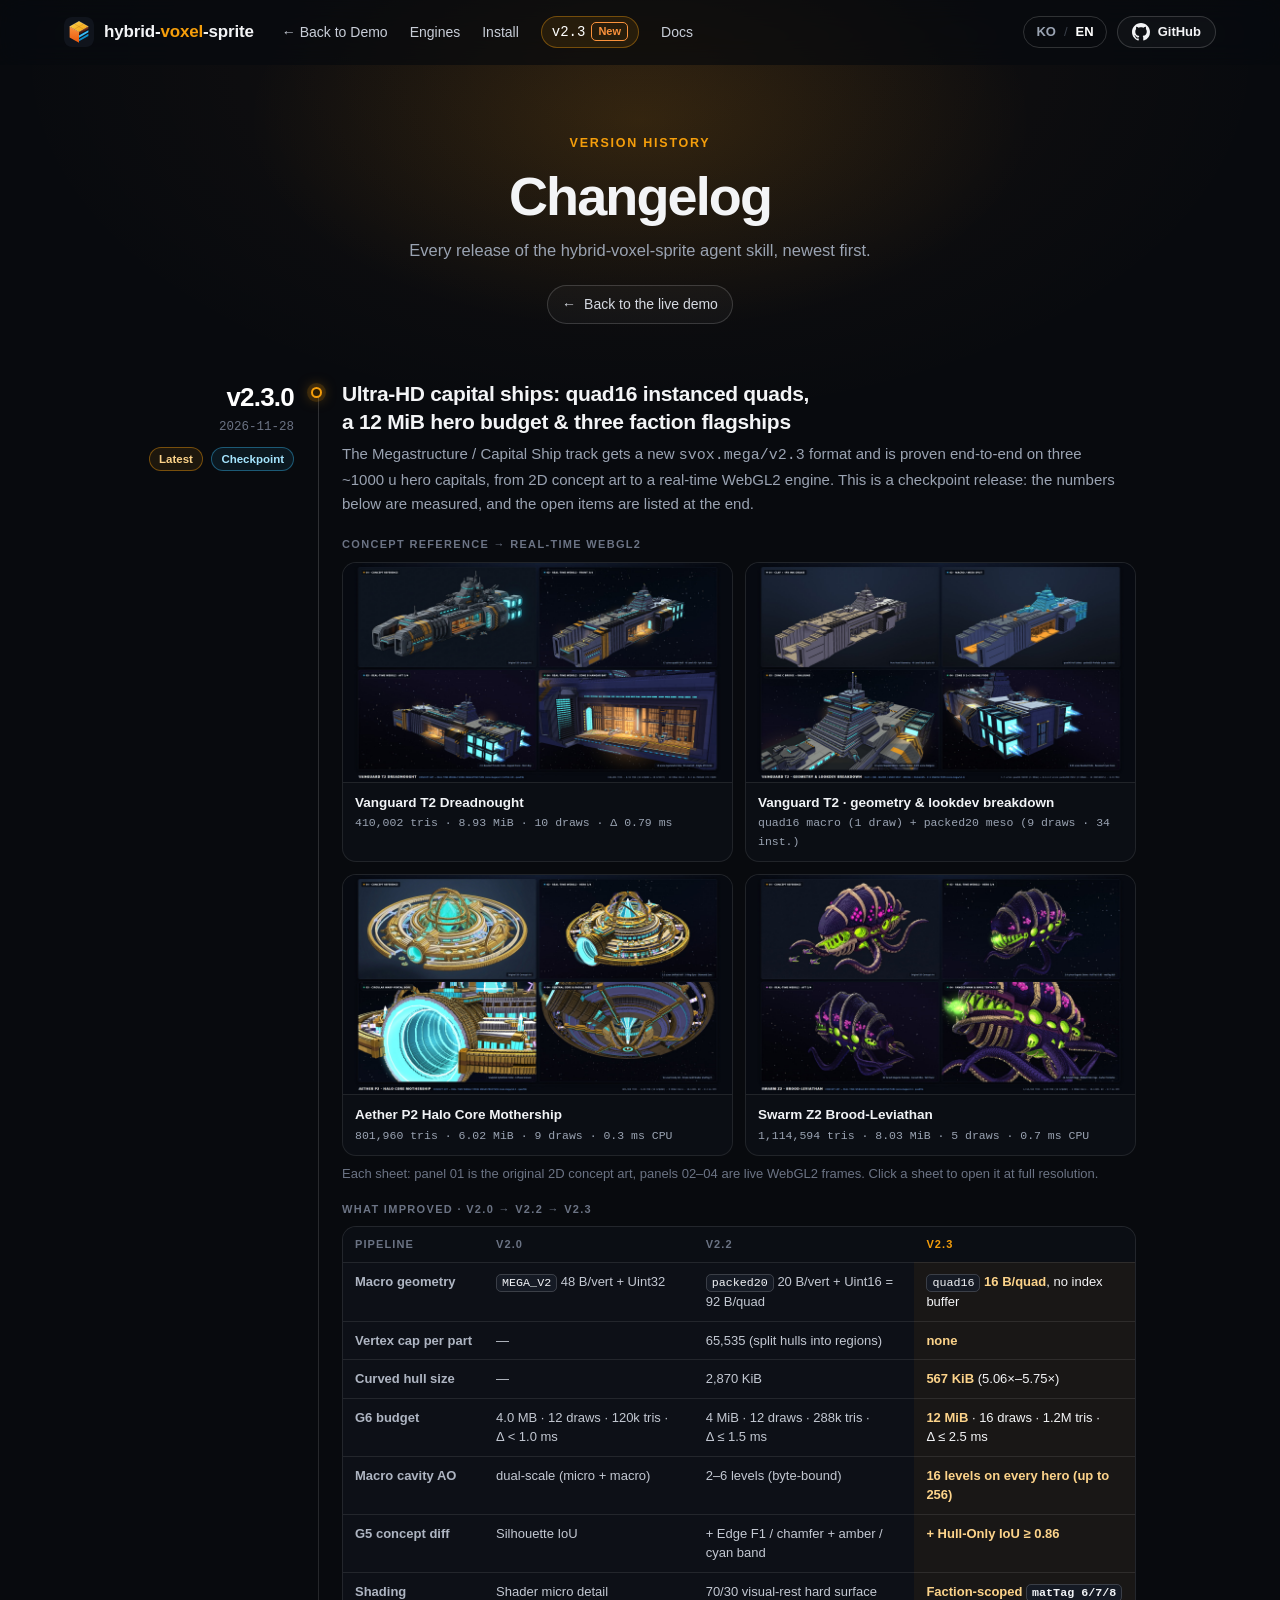
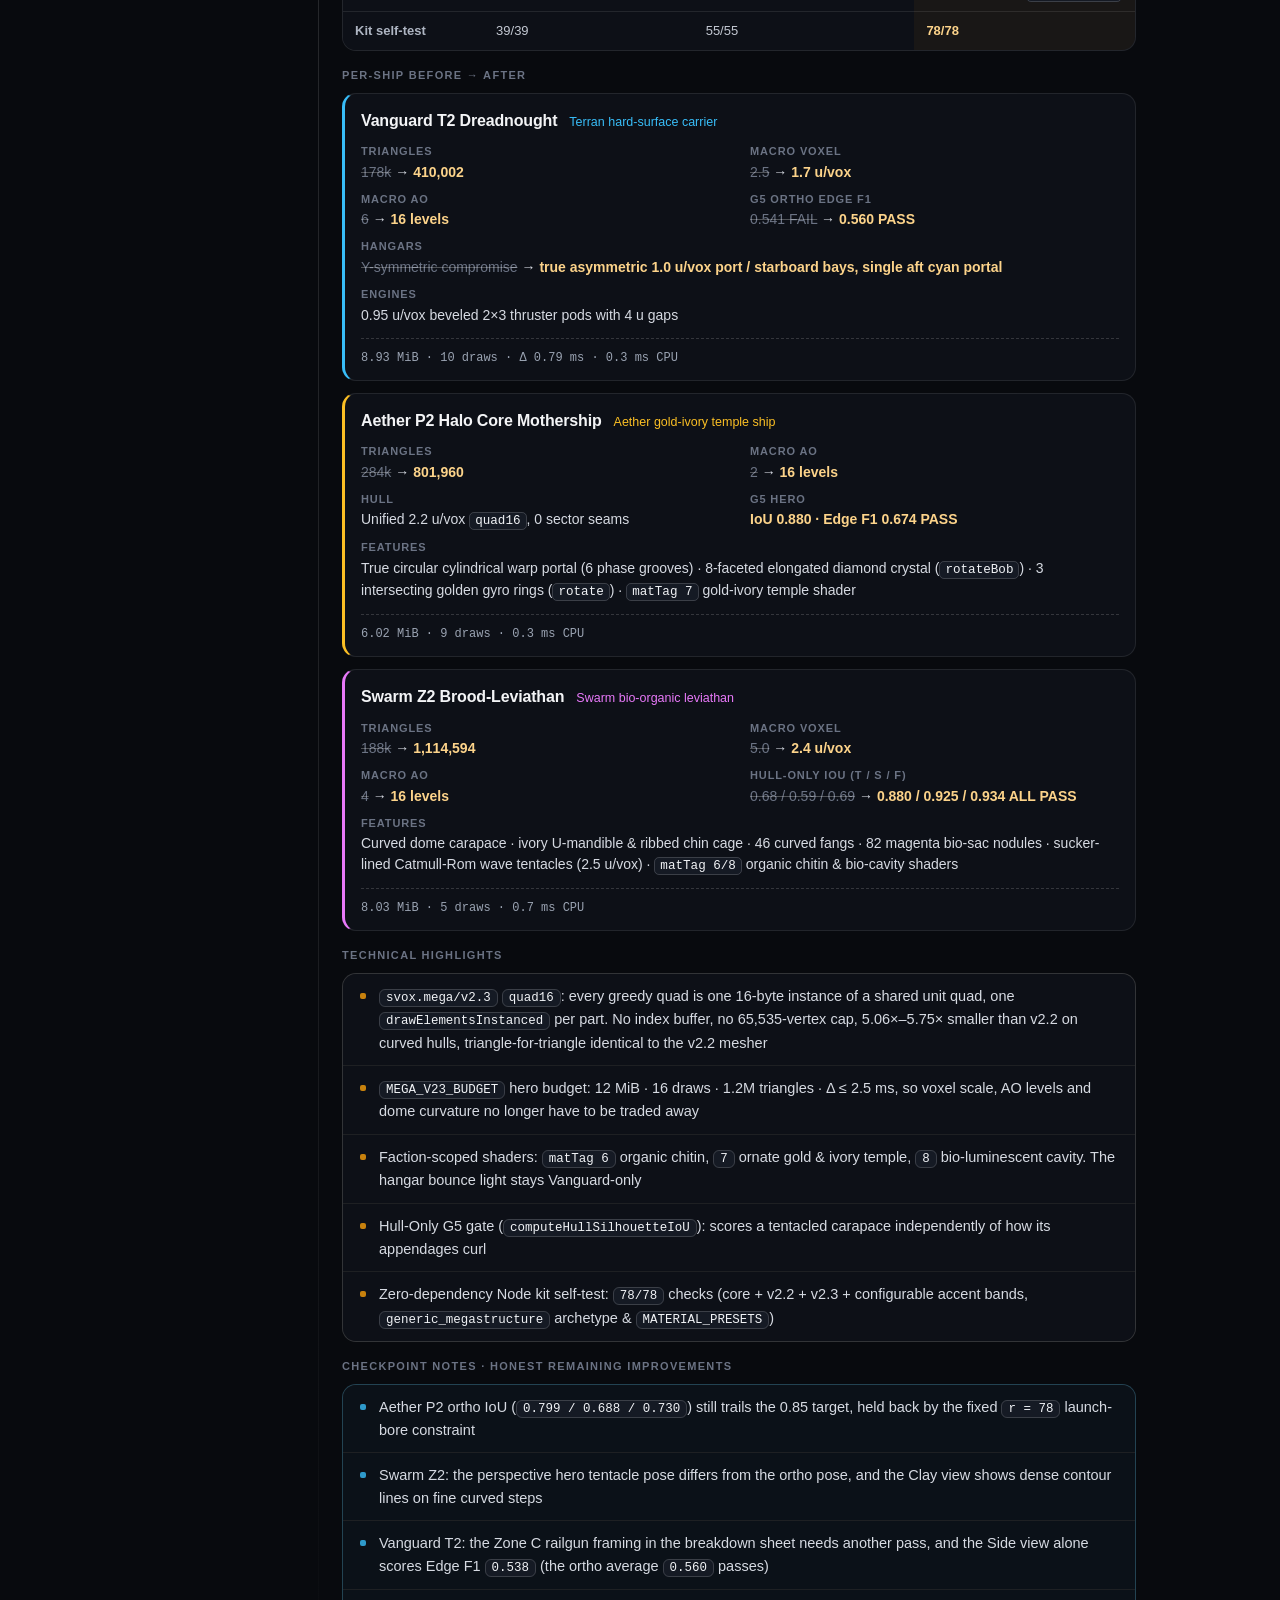
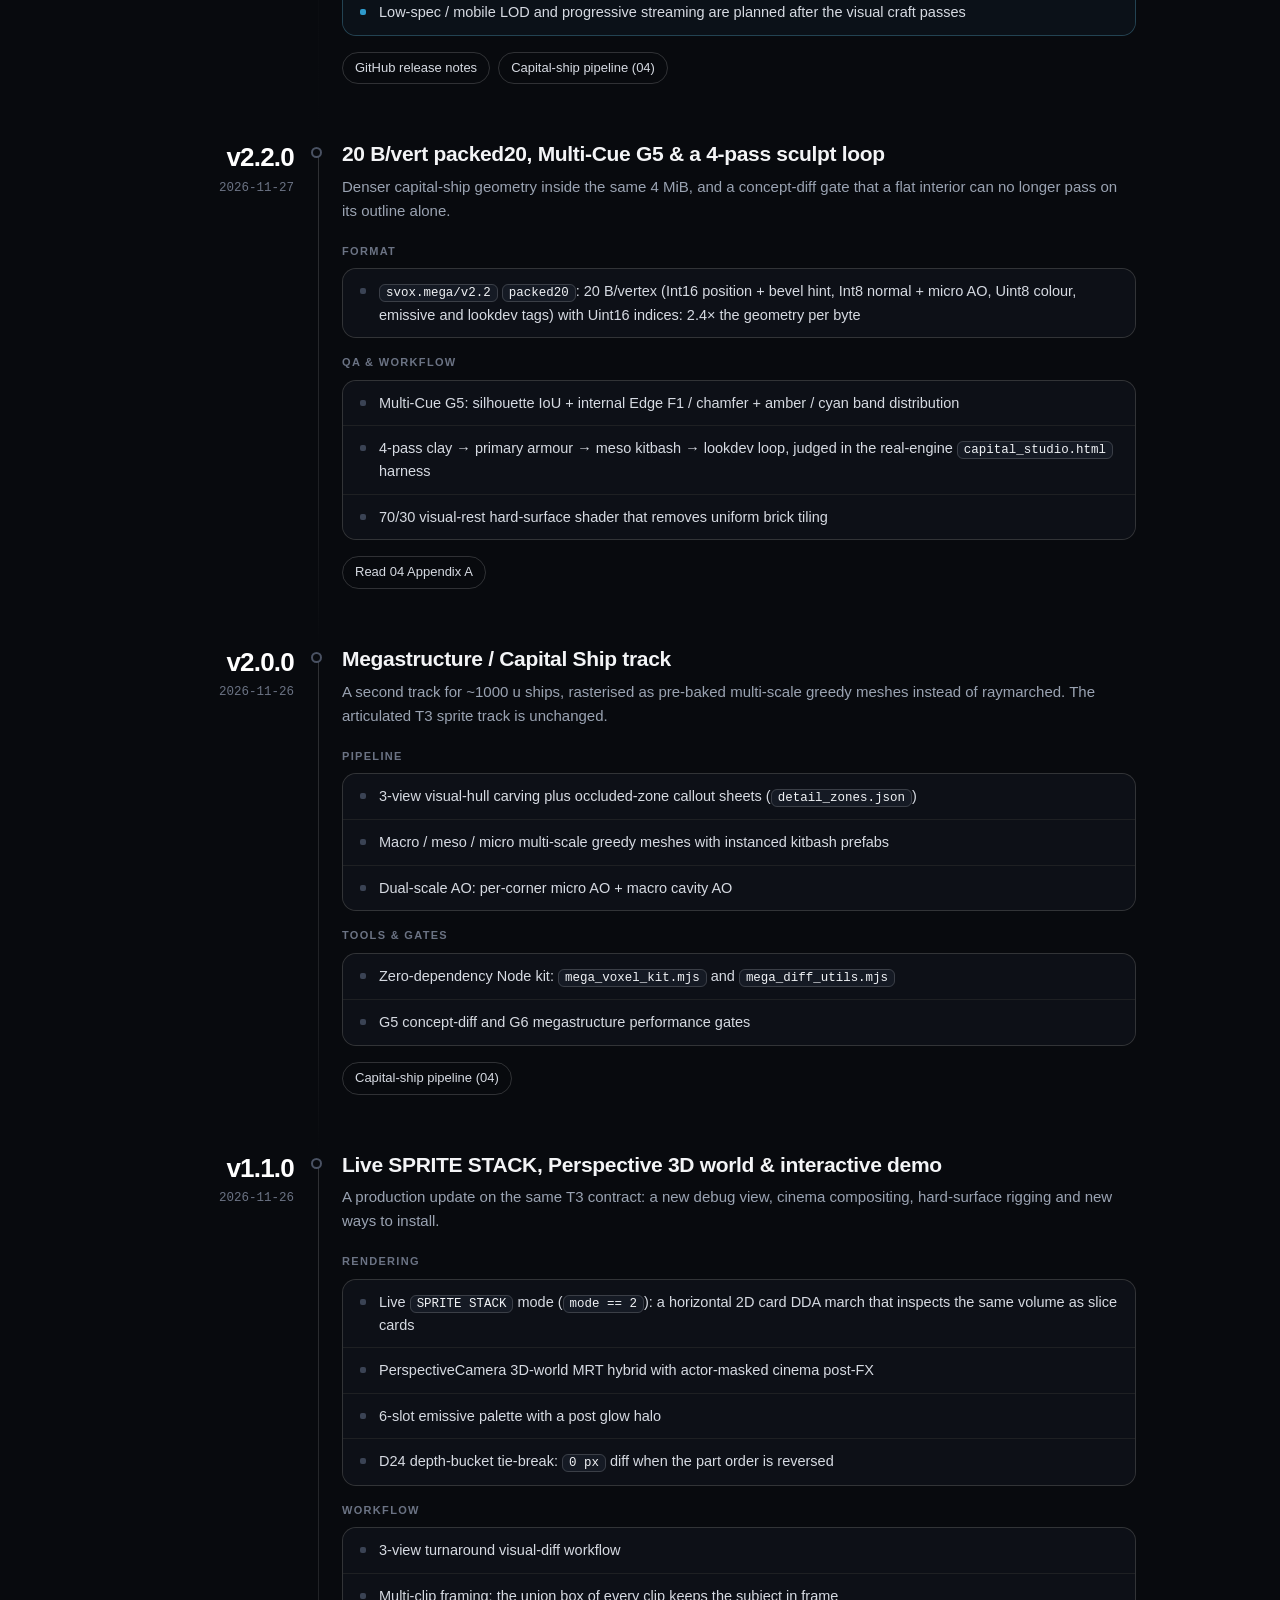
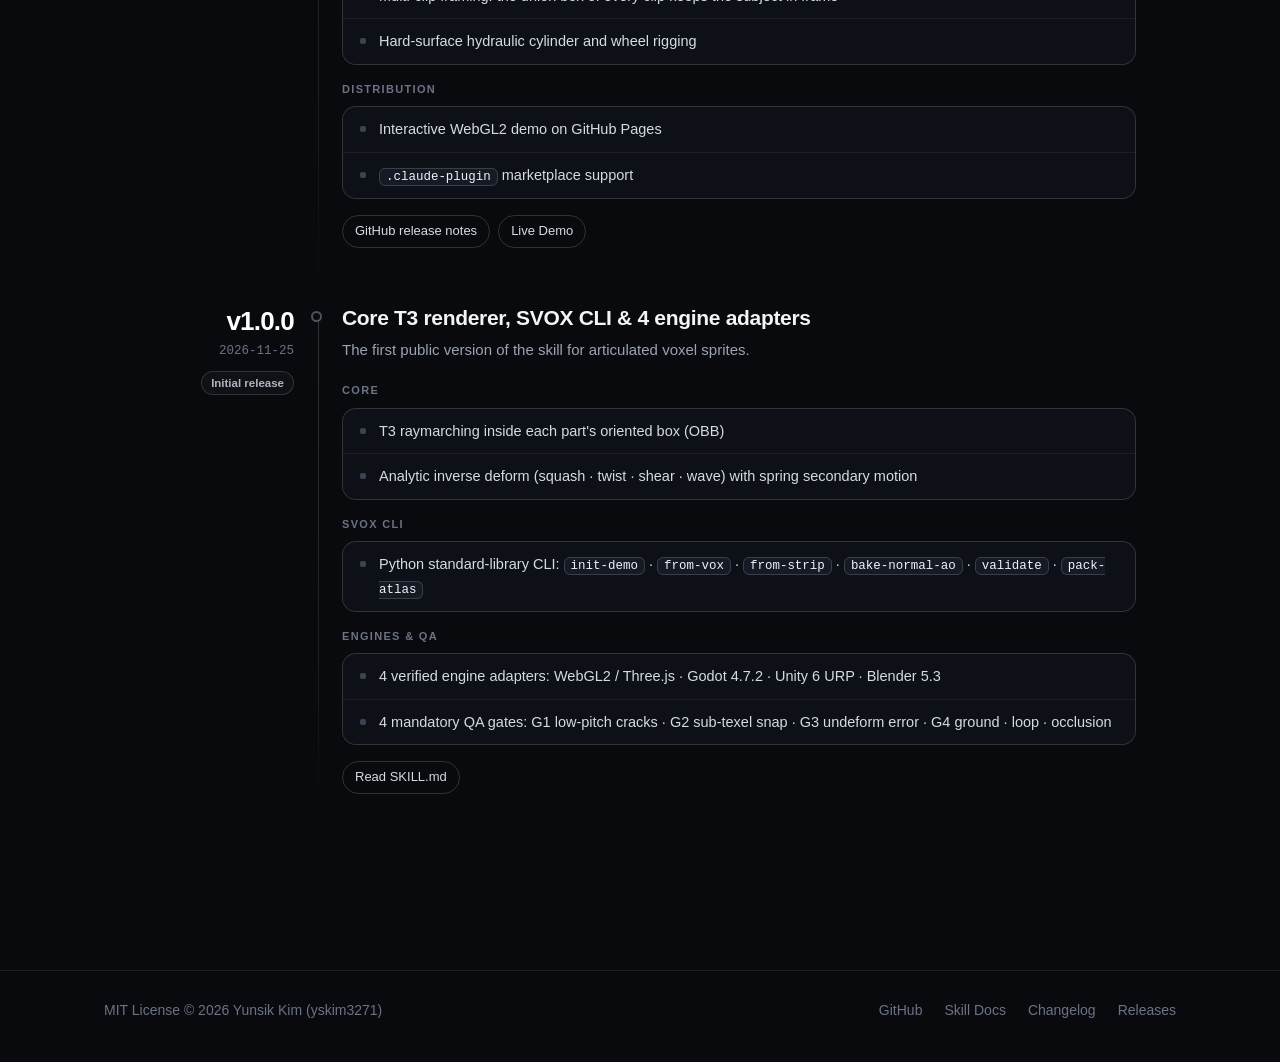
==== commit aa1ab761: "Decouple skill docs & megastructure kit from project-specific names and add generic abstractions" ====
--- a/docs/changelog.html
+++ b/docs/changelog.html
@@ -114,7 +114,7 @@
                   <tr><th scope="row" data-i18n="evo.ao">Macro cavity AO</th><td data-v="v2.0" data-i18n="evo.ao1">dual-scale (micro + macro)</td><td data-v="v2.2" data-i18n="evo.ao2">2–6 levels (byte-bound)</td><td data-v="v2.3" class="now"><b data-i18n="evo.ao3">16 levels on every hero (up to 256)</b></td></tr>
                   <tr><th scope="row" data-i18n="evo.g5">G5 concept diff</th><td data-v="v2.0" data-i18n="evo.g51">Silhouette IoU</td><td data-v="v2.2" data-i18n="evo.g52">+ Edge F1 / chamfer + amber / cyan band</td><td data-v="v2.3" class="now"><b data-i18n="evo.g53">+ Hull-Only IoU ≥ 0.86</b></td></tr>
                   <tr><th scope="row" data-i18n="evo.shade">Shading</th><td data-v="v2.0" data-i18n="evo.sh1">Shader micro detail</td><td data-v="v2.2" data-i18n="evo.sh2">70/30 visual-rest hard surface</td><td data-v="v2.3" class="now"><b data-i18n-html="evo.sh3">Faction-scoped <code>matTag 6/7/8</code></b></td></tr>
-                  <tr><th scope="row" data-i18n="evo.test">Kit self-test</th><td data-v="v2.0">39/39</td><td data-v="v2.2">55/55</td><td data-v="v2.3" class="now"><b>69/69</b></td></tr>
+                  <tr><th scope="row" data-i18n="evo.test">Kit self-test</th><td data-v="v2.0">39/39</td><td data-v="v2.2">55/55</td><td data-v="v2.3" class="now"><b>78/78</b></td></tr>
                 </tbody>
               </table>
             </div>
@@ -167,7 +167,7 @@
               <li data-i18n-html="v23.2"><code>MEGA_V23_BUDGET</code> hero budget: 12 MiB · 16 draws · 1.2M triangles · Δ ≤ 2.5 ms, so voxel scale, AO levels and dome curvature no longer have to be traded away</li>
               <li data-i18n-html="v23.3">Faction-scoped shaders: <code>matTag 6</code> organic chitin, <code>7</code> ornate gold &amp; ivory temple, <code>8</code> bio-luminescent cavity. The hangar bounce light stays Vanguard-only</li>
               <li data-i18n-html="v23.4">Hull-Only G5 gate (<code>computeHullSilhouetteIoU</code>): scores a tentacled carapace independently of how its appendages curl</li>
-              <li data-i18n-html="v23.5">Zero-dependency Node kit self-test: <code>69/69</code> checks (39 v2.0 + 16 v2.2 + 14 v2.3)</li>
+              <li data-i18n-html="v23.5">Zero-dependency Node kit self-test: <code>78/78</code> checks (core + v2.2 + v2.3 + configurable accent bands, <code>generic_megastructure</code> archetype &amp; <code>MATERIAL_PRESETS</code>)</li>
             </ul>
           </div>
 
@@ -212,7 +212,7 @@
             </ul>
           </div>
           <div class="rel-links">
-            <a href="https://github.com/yskim3271/hybrid-voxel-sprite/blob/main/skills/hybrid-voxel-sprite/references/04_megastructure_voxel_pipeline.md#12-v22--20-bvert-quantized-packing-g5-v22-multi-cue-gate-4-pass-sculpt-loop-studio-harness-hard-surface-shader" data-i18n="log.ref12">Read 04 §12</a>
+            <a href="https://github.com/yskim3271/hybrid-voxel-sprite/blob/main/skills/hybrid-voxel-sprite/references/04_megastructure_voxel_pipeline.md#appendix-a--legacy-formats-mega_v22-and-mega_v2" data-i18n="log.ref12">Read 04 Appendix A</a>
           </div>
         </div>
       </article>
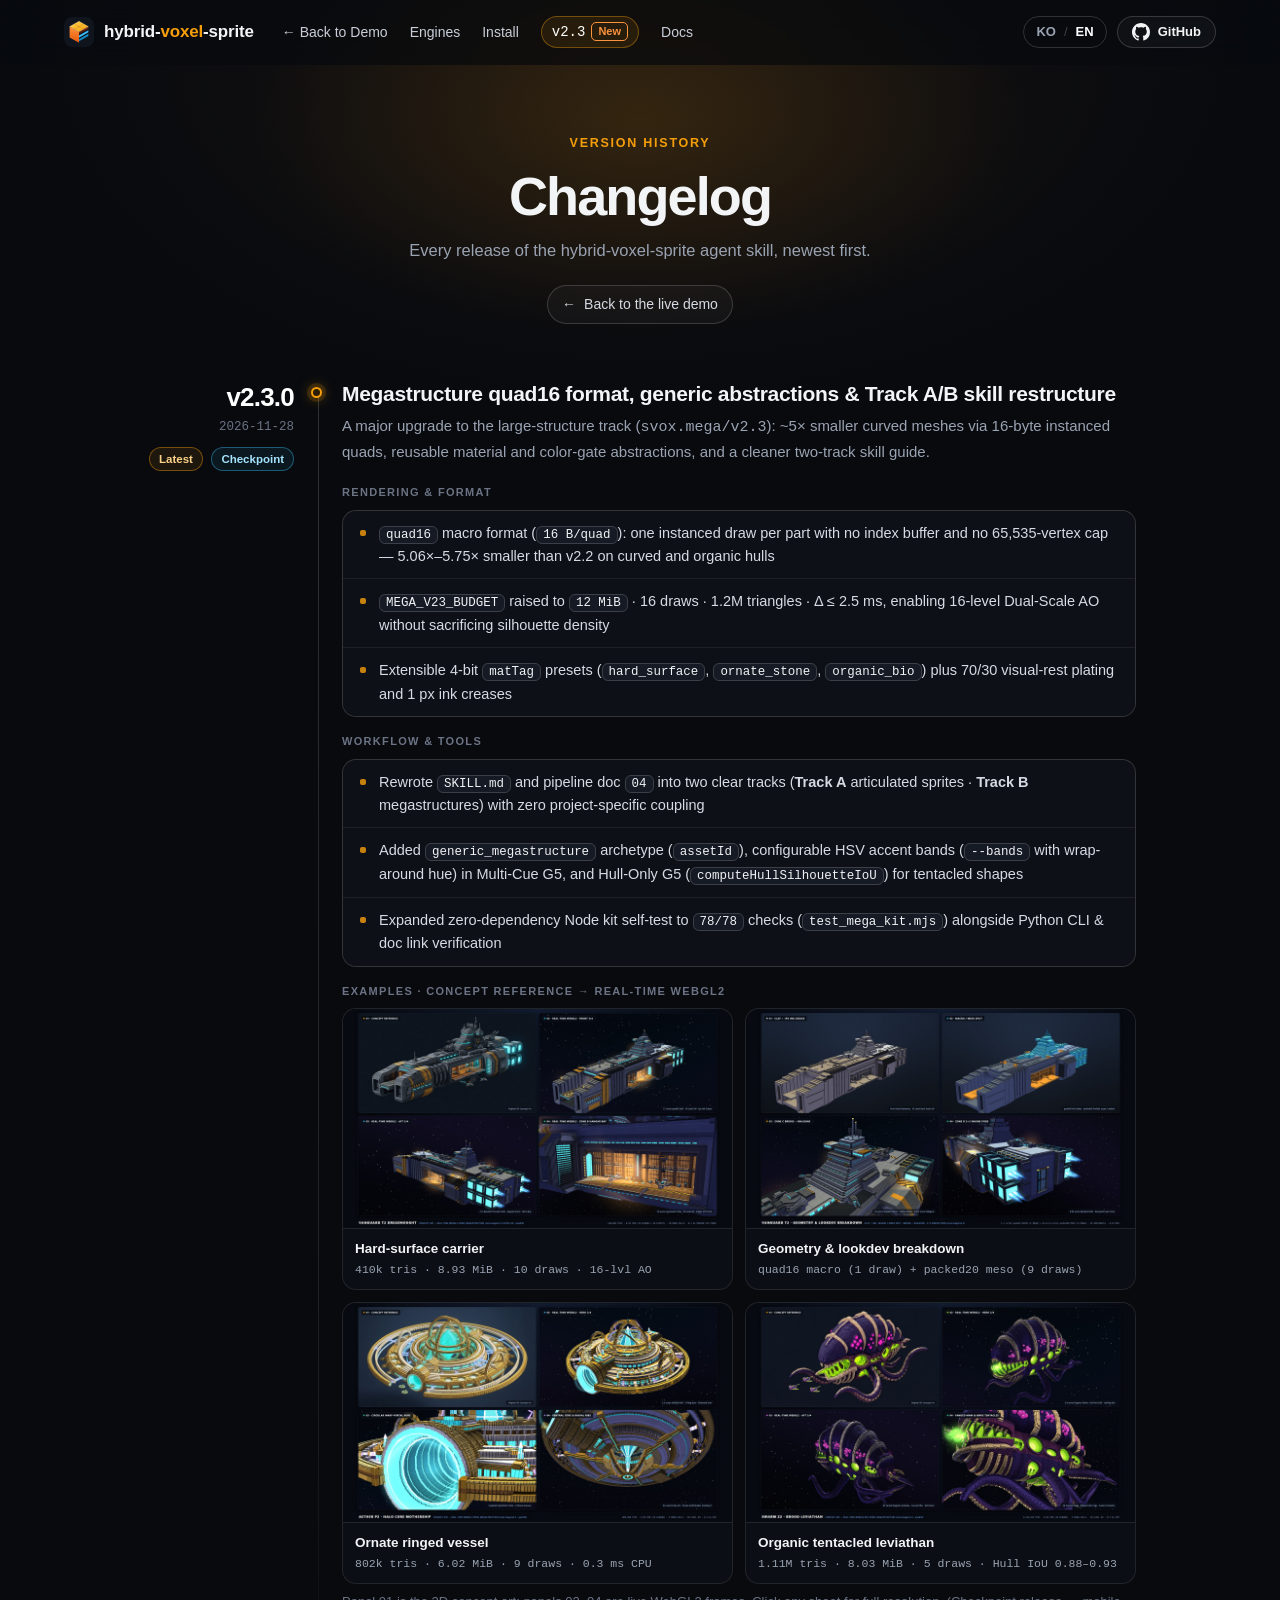
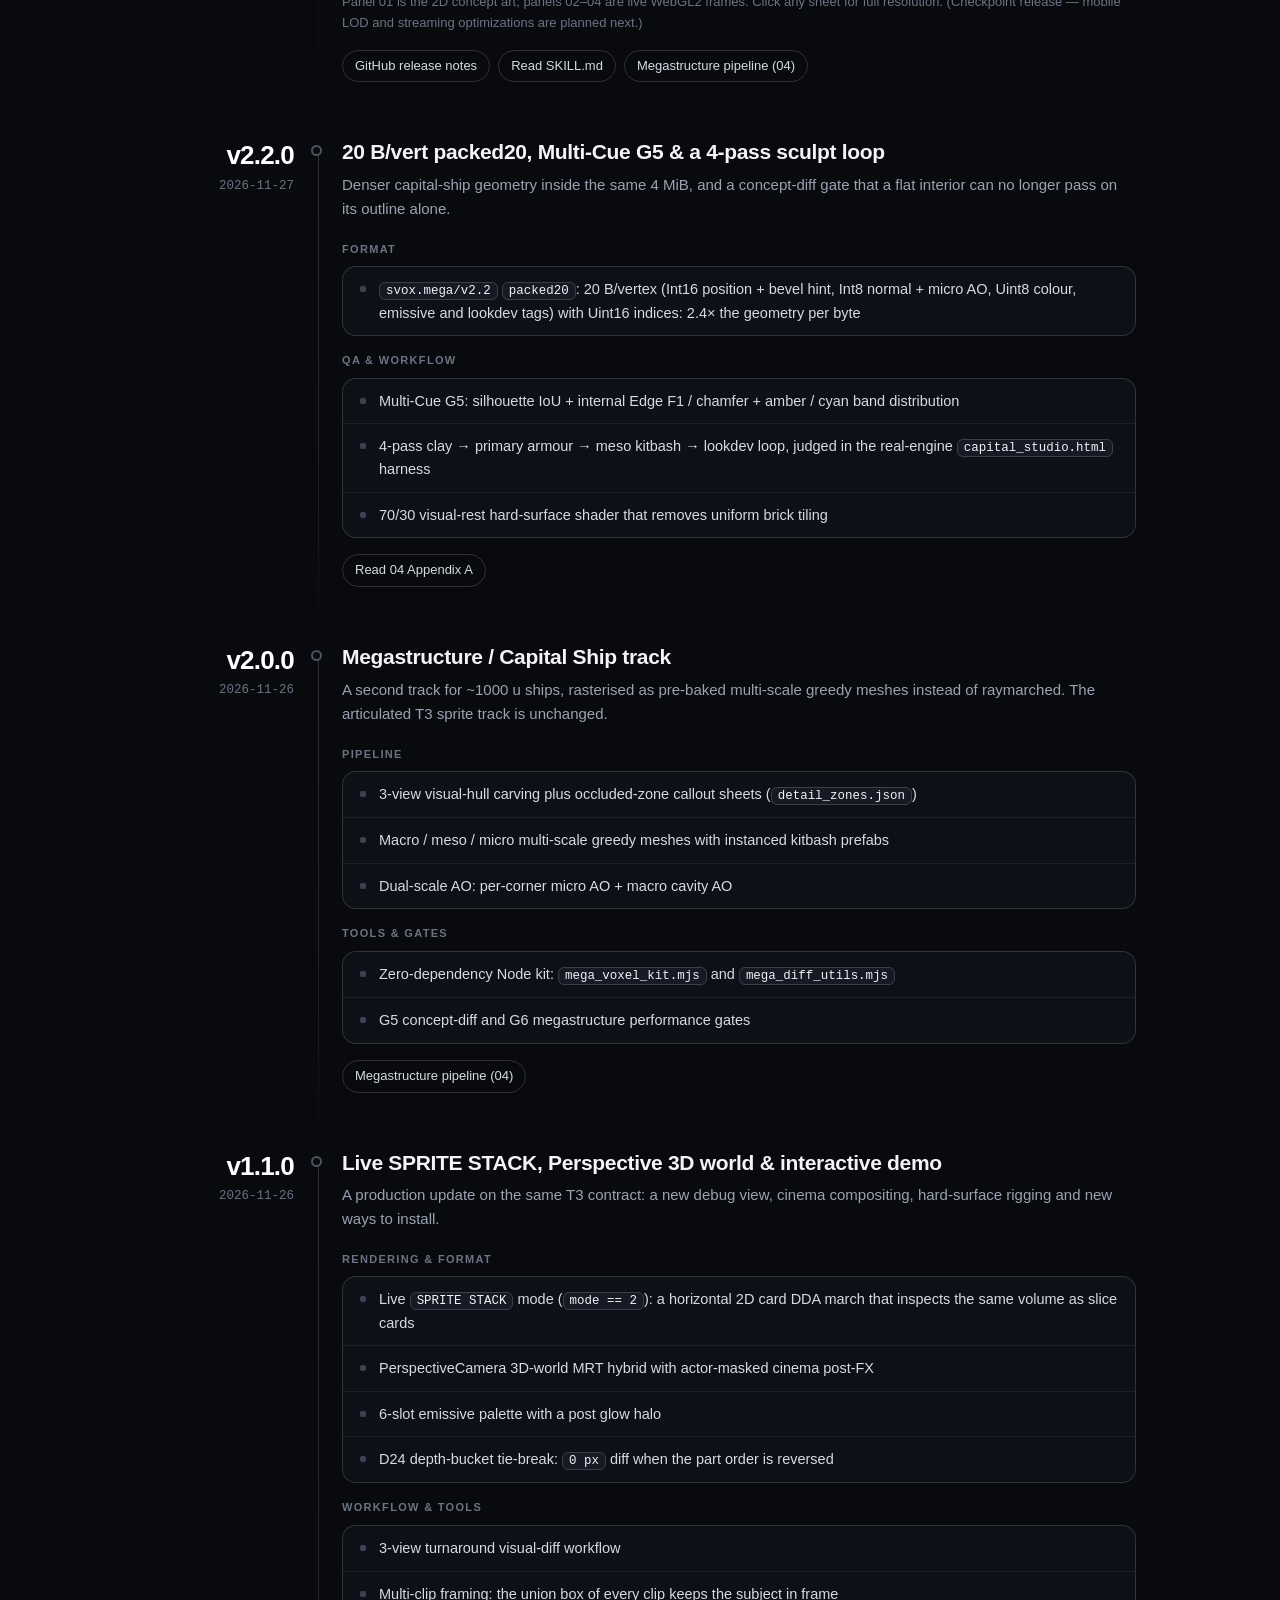
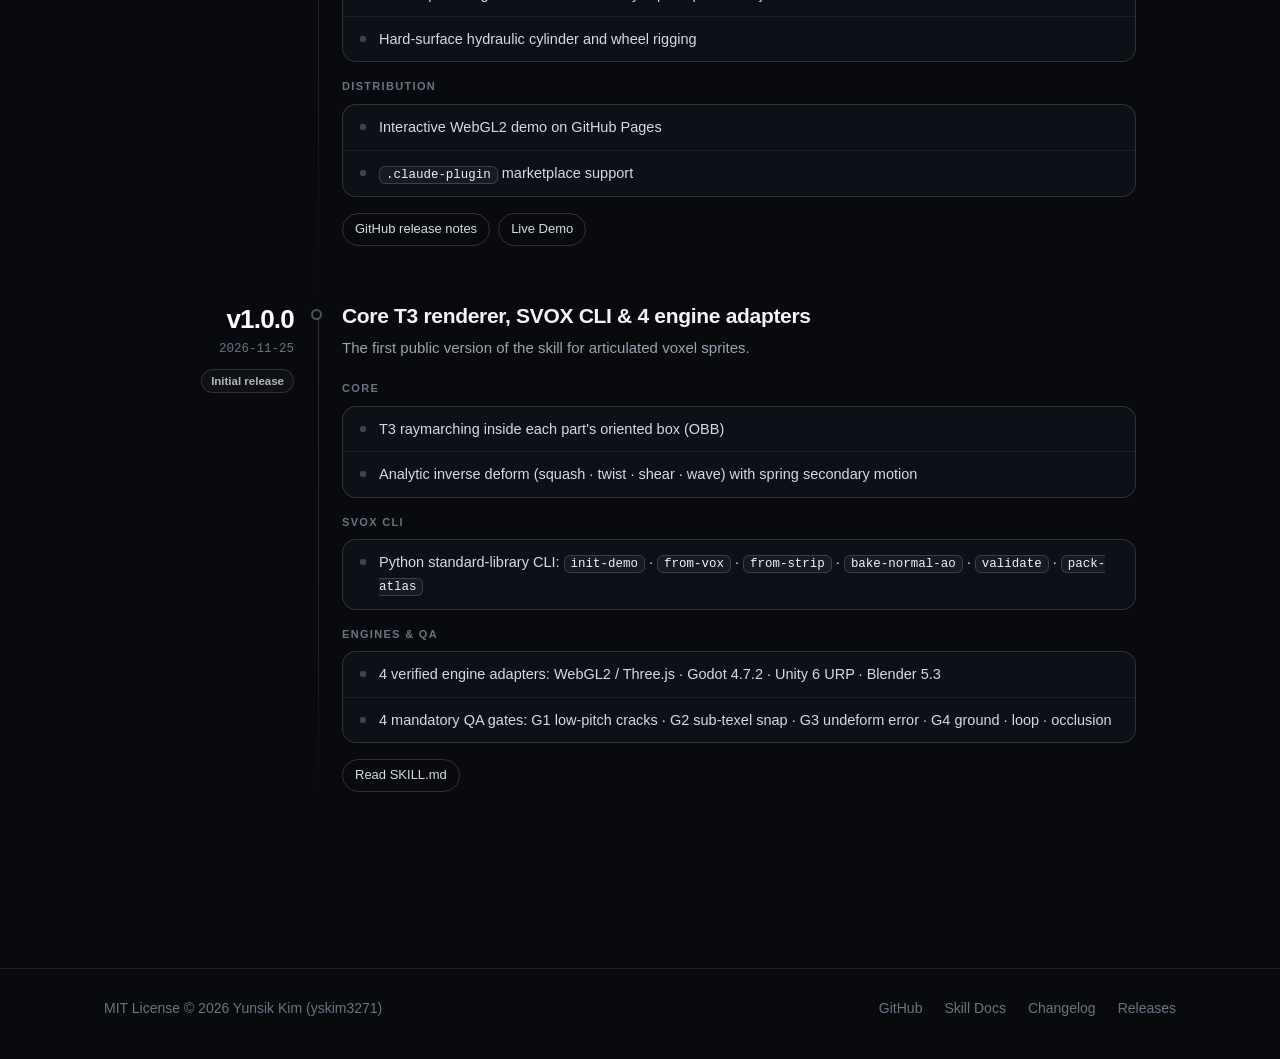
==== commit b1e867f2: "Simplify v2.3.0 changelog: lead with concise update summary, followed by example sheets" ====
--- a/docs/changelog.html
+++ b/docs/changelog.html
@@ -65,125 +65,62 @@
           <span class="rel-badge ck" data-i18n="log.checkpoint">Checkpoint</span>
         </div>
         <div class="rel-body">
-          <h2 data-i18n="v23.t">Ultra-HD capital ships: quad16 instanced quads, a 12 MiB hero budget &amp; three faction flagships</h2>
-          <p data-i18n-html="v23.d">The Megastructure / Capital Ship track gets a new <code>svox.mega/v2.3</code> format and is proven end-to-end on three ~1000&nbsp;u hero capitals, from 2D concept art to a real-time WebGL2 engine. This is a checkpoint release: the numbers below are measured, and the open items are listed at the end.</p>
-
-          <div class="rel-group">
-            <h3 data-i18n="g.gallery">Concept reference → real-time WebGL2</h3>
+          <h2 data-i18n="v23.t">Megastructure quad16 format, generic abstractions &amp; Track A/B skill restructure</h2>
+          <p data-i18n-html="v23.d">A major upgrade to the large-structure track (<code>svox.mega/v2.3</code>): ~5× smaller curved meshes via 16-byte instanced quads, reusable material and color-gate abstractions, and a cleaner two-track skill guide.</p>
+
+          <div class="rel-group">
+            <h3 data-i18n="g.render">Rendering &amp; format</h3>
+            <ul>
+              <li data-i18n-html="v23.1"><code>quad16</code> macro format (<code>16 B/quad</code>): one instanced draw per part with no index buffer and no 65,535-vertex cap — 5.06×–5.75× smaller than v2.2 on curved and organic hulls</li>
+              <li data-i18n-html="v23.2"><code>MEGA_V23_BUDGET</code> raised to <code>12 MiB</code> · 16 draws · 1.2M triangles · Δ ≤ 2.5 ms, enabling 16-level Dual-Scale AO without sacrificing silhouette density</li>
+              <li data-i18n-html="v23.3">Extensible 4-bit <code>matTag</code> presets (<code>hard_surface</code>, <code>ornate_stone</code>, <code>organic_bio</code>) plus 70/30 visual-rest plating and 1 px ink creases</li>
+            </ul>
+          </div>
+
+          <div class="rel-group">
+            <h3 data-i18n="g.workflow">Workflow &amp; tools</h3>
+            <ul>
+              <li data-i18n-html="v23.4">Rewrote <code>SKILL.md</code> and pipeline doc <code>04</code> into two clear tracks (<b>Track A</b> articulated sprites · <b>Track B</b> megastructures) with zero project-specific coupling</li>
+              <li data-i18n-html="v23.5">Added <code>generic_megastructure</code> archetype (<code>assetId</code>), configurable HSV accent bands (<code>--bands</code> with wrap-around hue) in Multi-Cue G5, and Hull-Only G5 (<code>computeHullSilhouetteIoU</code>) for tentacled shapes</li>
+              <li data-i18n-html="v23.6">Expanded zero-dependency Node kit self-test to <code>78/78</code> checks (<code>test_mega_kit.mjs</code>) alongside Python CLI &amp; doc link verification</li>
+            </ul>
+          </div>
+
+          <div class="rel-group">
+            <h3 data-i18n="g.gallery">Examples · Concept reference → real-time WebGL2</h3>
             <div class="shots">
               <figure class="shot">
                 <a href="assets/v23/vanguard_t2_showcase_2x2.jpg" target="_blank" rel="noopener">
-                  <img src="assets/v23/vanguard_t2_showcase_2x2.jpg" width="1600" height="900" loading="lazy" alt="Vanguard T2 Dreadnought: concept art next to three real-time WebGL2 renders (front 3/4, aft 3/4, hangar bay close-up)">
-                </a>
-                <figcaption><b>Vanguard T2 Dreadnought</b><span class="mono">410,002 tris · 8.93 MiB · 10 draws · Δ 0.79 ms</span></figcaption>
+                  <img src="assets/v23/vanguard_t2_showcase_2x2.jpg" width="1600" height="900" loading="lazy" alt="Hard-surface carrier example: concept art next to three real-time WebGL2 renders">
+                </a>
+                <figcaption><b data-i18n="v23.c1">Hard-surface carrier</b><span class="mono">410k tris · 8.93 MiB · 10 draws · 16-lvl AO</span></figcaption>
               </figure>
               <figure class="shot">
                 <a href="assets/v23/vanguard_t2_breakdown_2x2.jpg" target="_blank" rel="noopener">
-                  <img src="assets/v23/vanguard_t2_breakdown_2x2.jpg" width="1600" height="900" loading="lazy" alt="Vanguard T2 geometry and lookdev breakdown: clay with 1px ink crease, macro / meso split, bridge and railguns, 2x3 engine pods">
-                </a>
-                <figcaption><b data-i18n="v23.c2">Vanguard T2 · geometry &amp; lookdev breakdown</b><span class="mono">quad16 macro (1 draw) + packed20 meso (9 draws · 34 inst.)</span></figcaption>
+                  <img src="assets/v23/vanguard_t2_breakdown_2x2.jpg" width="1600" height="900" loading="lazy" alt="Geometry and lookdev breakdown: clay with 1px ink crease, macro / meso split, bridge and engines">
+                </a>
+                <figcaption><b data-i18n="v23.c2">Geometry &amp; lookdev breakdown</b><span class="mono">quad16 macro (1 draw) + packed20 meso (9 draws)</span></figcaption>
               </figure>
               <figure class="shot">
                 <a href="assets/v23/aether_p2_showcase_2x2.jpg" target="_blank" rel="noopener">
-                  <img src="assets/v23/aether_p2_showcase_2x2.jpg" width="1600" height="900" loading="lazy" alt="Aether P2 Halo Core Mothership: concept art next to real-time WebGL2 renders of the hero 3/4 view, the circular warp-portal bore and the ventral core">
-                </a>
-                <figcaption><b>Aether P2 Halo Core Mothership</b><span class="mono">801,960 tris · 6.02 MiB · 9 draws · 0.3 ms CPU</span></figcaption>
+                  <img src="assets/v23/aether_p2_showcase_2x2.jpg" width="1600" height="900" loading="lazy" alt="Ornate ringed vessel example: concept art next to real-time WebGL2 renders">
+                </a>
+                <figcaption><b data-i18n="v23.c3">Ornate ringed vessel</b><span class="mono">802k tris · 6.02 MiB · 9 draws · 0.3 ms CPU</span></figcaption>
               </figure>
               <figure class="shot">
                 <a href="assets/v23/swarm_z2_showcase_2x2.jpg" target="_blank" rel="noopener">
-                  <img src="assets/v23/swarm_z2_showcase_2x2.jpg" width="1600" height="900" loading="lazy" alt="Swarm Z2 Brood-Leviathan: concept art next to real-time WebGL2 renders of the hero 3/4 view, the aft 3/4 view and the fanged maw with wave tentacles">
-                </a>
-                <figcaption><b>Swarm Z2 Brood-Leviathan</b><span class="mono">1,114,594 tris · 8.03 MiB · 5 draws · 0.7 ms CPU</span></figcaption>
+                  <img src="assets/v23/swarm_z2_showcase_2x2.jpg" width="1600" height="900" loading="lazy" alt="Organic tentacled leviathan example: concept art next to real-time WebGL2 renders">
+                </a>
+                <figcaption><b data-i18n="v23.c4">Organic tentacled leviathan</b><span class="mono">1.11M tris · 8.03 MiB · 5 draws · Hull IoU 0.88–0.93</span></figcaption>
               </figure>
             </div>
-            <p class="shots-hint" data-i18n="v23.hint">Each sheet: panel 01 is the original 2D concept art, panels 02–04 are live WebGL2 frames. Click a sheet to open it at full resolution.</p>
-          </div>
-
-          <div class="rel-group">
-            <h3 data-i18n="g.evo">What improved · v2.0 → v2.2 → v2.3</h3>
-            <div class="tbl-wrap">
-              <table class="evo">
-                <thead>
-                  <tr><th scope="col" data-i18n="evo.h">Pipeline</th><th scope="col">v2.0</th><th scope="col">v2.2</th><th scope="col" class="now">v2.3</th></tr>
-                </thead>
-                <tbody>
-                  <tr><th scope="row" data-i18n="evo.fmt">Macro geometry</th><td data-v="v2.0"><code>MEGA_V2</code> 48 B/vert + Uint32</td><td data-v="v2.2"><code>packed20</code> 20 B/vert + Uint16 = 92 B/quad</td><td data-v="v2.3" class="now"><code>quad16</code> <b>16 B/quad</b>, <span data-i18n="evo.noidx">no index buffer</span></td></tr>
-                  <tr><th scope="row" data-i18n="evo.cap">Vertex cap per part</th><td data-v="v2.0">—</td><td data-v="v2.2"><span data-i18n="evo.cap2">65,535 (split hulls into regions)</span></td><td data-v="v2.3" class="now"><b data-i18n="evo.cap3">none</b></td></tr>
-                  <tr><th scope="row" data-i18n="evo.size">Curved hull size</th><td data-v="v2.0">—</td><td data-v="v2.2">2,870 KiB</td><td data-v="v2.3" class="now"><b>567 KiB</b> (5.06×–5.75×)</td></tr>
-                  <tr><th scope="row" data-i18n="evo.budget">G6 budget</th><td data-v="v2.0">4.0 MB · 12 draws · 120k tris · Δ&nbsp;&lt;&nbsp;1.0 ms</td><td data-v="v2.2">4 MiB · 12 draws · 288k tris · Δ&nbsp;≤&nbsp;1.5 ms</td><td data-v="v2.3" class="now"><b>12 MiB</b> · 16 draws · 1.2M tris · Δ&nbsp;≤&nbsp;2.5 ms</td></tr>
-                  <tr><th scope="row" data-i18n="evo.ao">Macro cavity AO</th><td data-v="v2.0" data-i18n="evo.ao1">dual-scale (micro + macro)</td><td data-v="v2.2" data-i18n="evo.ao2">2–6 levels (byte-bound)</td><td data-v="v2.3" class="now"><b data-i18n="evo.ao3">16 levels on every hero (up to 256)</b></td></tr>
-                  <tr><th scope="row" data-i18n="evo.g5">G5 concept diff</th><td data-v="v2.0" data-i18n="evo.g51">Silhouette IoU</td><td data-v="v2.2" data-i18n="evo.g52">+ Edge F1 / chamfer + amber / cyan band</td><td data-v="v2.3" class="now"><b data-i18n="evo.g53">+ Hull-Only IoU ≥ 0.86</b></td></tr>
-                  <tr><th scope="row" data-i18n="evo.shade">Shading</th><td data-v="v2.0" data-i18n="evo.sh1">Shader micro detail</td><td data-v="v2.2" data-i18n="evo.sh2">70/30 visual-rest hard surface</td><td data-v="v2.3" class="now"><b data-i18n-html="evo.sh3">Faction-scoped <code>matTag 6/7/8</code></b></td></tr>
-                  <tr><th scope="row" data-i18n="evo.test">Kit self-test</th><td data-v="v2.0">39/39</td><td data-v="v2.2">55/55</td><td data-v="v2.3" class="now"><b>78/78</b></td></tr>
-                </tbody>
-              </table>
-            </div>
-          </div>
-
-          <div class="rel-group">
-            <h3 data-i18n="g.ships">Per-ship before → after</h3>
-            <div class="ships">
-              <section class="ship" style="--fc: #38bdf8">
-                <header><h4>Vanguard T2 Dreadnought</h4><span class="ship-tag" data-i18n="ship.v.tag">Terran hard-surface carrier</span></header>
-                <dl>
-                  <div><dt data-i18n="m.tris">Triangles</dt><dd><s>178k</s> → <b>410,002</b></dd></div>
-                  <div><dt data-i18n="m.vox">Macro voxel</dt><dd><s>2.5</s> → <b>1.7 u/vox</b></dd></div>
-                  <div><dt data-i18n="m.ao">Macro AO</dt><dd><s>6</s> → <b data-i18n="m.ao16">16 levels</b></dd></div>
-                  <div><dt data-i18n="m.g5edge">G5 ortho Edge F1</dt><dd><s>0.541 FAIL</s> → <b>0.560 PASS</b></dd></div>
-                  <div class="wide"><dt data-i18n="m.hangar">Hangars</dt><dd><s data-i18n="v.h0">Y-symmetric compromise</s> → <b data-i18n="v.h1">true asymmetric 1.0 u/vox port / starboard bays, single aft cyan portal</b></dd></div>
-                  <div class="wide"><dt data-i18n="m.engines">Engines</dt><dd data-i18n="v.e1">0.95 u/vox beveled 2×3 thruster pods with 4 u gaps</dd></div>
-                </dl>
-                <p class="ship-perf mono">8.93 MiB · 10 draws · Δ 0.79 ms · 0.3 ms CPU</p>
-              </section>
-              <section class="ship" style="--fc: #fbbf24">
-                <header><h4>Aether P2 Halo Core Mothership</h4><span class="ship-tag" data-i18n="ship.a.tag">Aether gold-ivory temple ship</span></header>
-                <dl>
-                  <div><dt data-i18n="m.tris">Triangles</dt><dd><s>284k</s> → <b>801,960</b></dd></div>
-                  <div><dt data-i18n="m.ao">Macro AO</dt><dd><s>2</s> → <b data-i18n="m.ao16">16 levels</b></dd></div>
-                  <div><dt data-i18n="m.hull">Hull</dt><dd data-i18n-html="a.hull">Unified 2.2 u/vox <code>quad16</code>, 0 sector seams</dd></div>
-                  <div><dt data-i18n="m.g5">G5 hero</dt><dd><b>IoU 0.880 · Edge F1 0.674 PASS</b></dd></div>
-                  <div class="wide"><dt data-i18n="m.features">Features</dt><dd data-i18n-html="a.feat">True circular cylindrical warp portal (6 phase grooves) · 8-faceted elongated diamond crystal (<code>rotateBob</code>) · 3 intersecting golden gyro rings (<code>rotate</code>) · <code>matTag 7</code> gold-ivory temple shader</dd></div>
-                </dl>
-                <p class="ship-perf mono">6.02 MiB · 9 draws · 0.3 ms CPU</p>
-              </section>
-              <section class="ship" style="--fc: #e879f9">
-                <header><h4>Swarm Z2 Brood-Leviathan</h4><span class="ship-tag" data-i18n="ship.s.tag">Swarm bio-organic leviathan</span></header>
-                <dl>
-                  <div><dt data-i18n="m.tris">Triangles</dt><dd><s>188k</s> → <b>1,114,594</b></dd></div>
-                  <div><dt data-i18n="m.vox">Macro voxel</dt><dd><s>5.0</s> → <b>2.4 u/vox</b></dd></div>
-                  <div><dt data-i18n="m.ao">Macro AO</dt><dd><s>4</s> → <b data-i18n="m.ao16">16 levels</b></dd></div>
-                  <div><dt data-i18n="m.hulliou">Hull-Only IoU (T / S / F)</dt><dd><s>0.68 / 0.59 / 0.69</s> → <b>0.880 / 0.925 / 0.934 <span data-i18n="m.allpass">ALL PASS</span></b></dd></div>
-                  <div class="wide"><dt data-i18n="m.features">Features</dt><dd data-i18n-html="s.feat">Curved dome carapace · ivory U-mandible &amp; ribbed chin cage · 46 curved fangs · 82 magenta bio-sac nodules · sucker-lined Catmull-Rom wave tentacles (2.5 u/vox) · <code>matTag 6/8</code> organic chitin &amp; bio-cavity shaders</dd></div>
-                </dl>
-                <p class="ship-perf mono">8.03 MiB · 5 draws · 0.7 ms CPU</p>
-              </section>
-            </div>
-          </div>
-
-          <div class="rel-group">
-            <h3 data-i18n="g.tech">Technical highlights</h3>
-            <ul>
-              <li data-i18n-html="v23.1"><code>svox.mega/v2.3</code> <code>quad16</code>: every greedy quad is one 16-byte instance of a shared unit quad, one <code>drawElementsInstanced</code> per part. No index buffer, no 65,535-vertex cap, 5.06×–5.75× smaller than v2.2 on curved hulls, triangle-for-triangle identical to the v2.2 mesher</li>
-              <li data-i18n-html="v23.2"><code>MEGA_V23_BUDGET</code> hero budget: 12 MiB · 16 draws · 1.2M triangles · Δ ≤ 2.5 ms, so voxel scale, AO levels and dome curvature no longer have to be traded away</li>
-              <li data-i18n-html="v23.3">Faction-scoped shaders: <code>matTag 6</code> organic chitin, <code>7</code> ornate gold &amp; ivory temple, <code>8</code> bio-luminescent cavity. The hangar bounce light stays Vanguard-only</li>
-              <li data-i18n-html="v23.4">Hull-Only G5 gate (<code>computeHullSilhouetteIoU</code>): scores a tentacled carapace independently of how its appendages curl</li>
-              <li data-i18n-html="v23.5">Zero-dependency Node kit self-test: <code>78/78</code> checks (core + v2.2 + v2.3 + configurable accent bands, <code>generic_megastructure</code> archetype &amp; <code>MATERIAL_PRESETS</code>)</li>
-            </ul>
-          </div>
-
-          <div class="rel-group notes">
-            <h3 data-i18n="g.notes">Checkpoint notes · honest remaining improvements</h3>
-            <ul>
-              <li data-i18n-html="v23.n1">Aether P2 ortho IoU (<code>0.799 / 0.688 / 0.730</code>) still trails the 0.85 target, held back by the fixed <code>r = 78</code> launch-bore constraint</li>
-              <li data-i18n="v23.n2">Swarm Z2: the perspective hero tentacle pose differs from the ortho pose, and the Clay view shows dense contour lines on fine curved steps</li>
-              <li data-i18n-html="v23.n3">Vanguard T2: the Zone C railgun framing in the breakdown sheet needs another pass, and the Side view alone scores Edge F1 <code>0.538</code> (the ortho average <code>0.560</code> passes)</li>
-              <li data-i18n="v23.n4">Low-spec / mobile LOD and progressive streaming are planned after the visual craft passes</li>
-            </ul>
+            <p class="shots-hint" data-i18n="v23.hint">Panel 01 is the 2D concept art; panels 02–04 are live WebGL2 frames. Click any sheet for full resolution. (Checkpoint release — mobile LOD and streaming optimizations are planned next.)</p>
           </div>
 
           <div class="rel-links">
             <a href="https://github.com/yskim3271/hybrid-voxel-sprite/releases/tag/v2.3.0" data-i18n="log.notes">GitHub release notes</a>
-            <a href="https://github.com/yskim3271/hybrid-voxel-sprite/blob/main/skills/hybrid-voxel-sprite/references/04_megastructure_voxel_pipeline.md" data-i18n="log.ref04">Capital-ship pipeline (04)</a>
+            <a href="https://github.com/yskim3271/hybrid-voxel-sprite/blob/main/skills/hybrid-voxel-sprite/SKILL.md" data-i18n="log.skill">Read SKILL.md</a>
+            <a href="https://github.com/yskim3271/hybrid-voxel-sprite/blob/main/skills/hybrid-voxel-sprite/references/04_megastructure_voxel_pipeline.md" data-i18n="log.ref04">Megastructure pipeline (04)</a>
           </div>
         </div>
       </article>
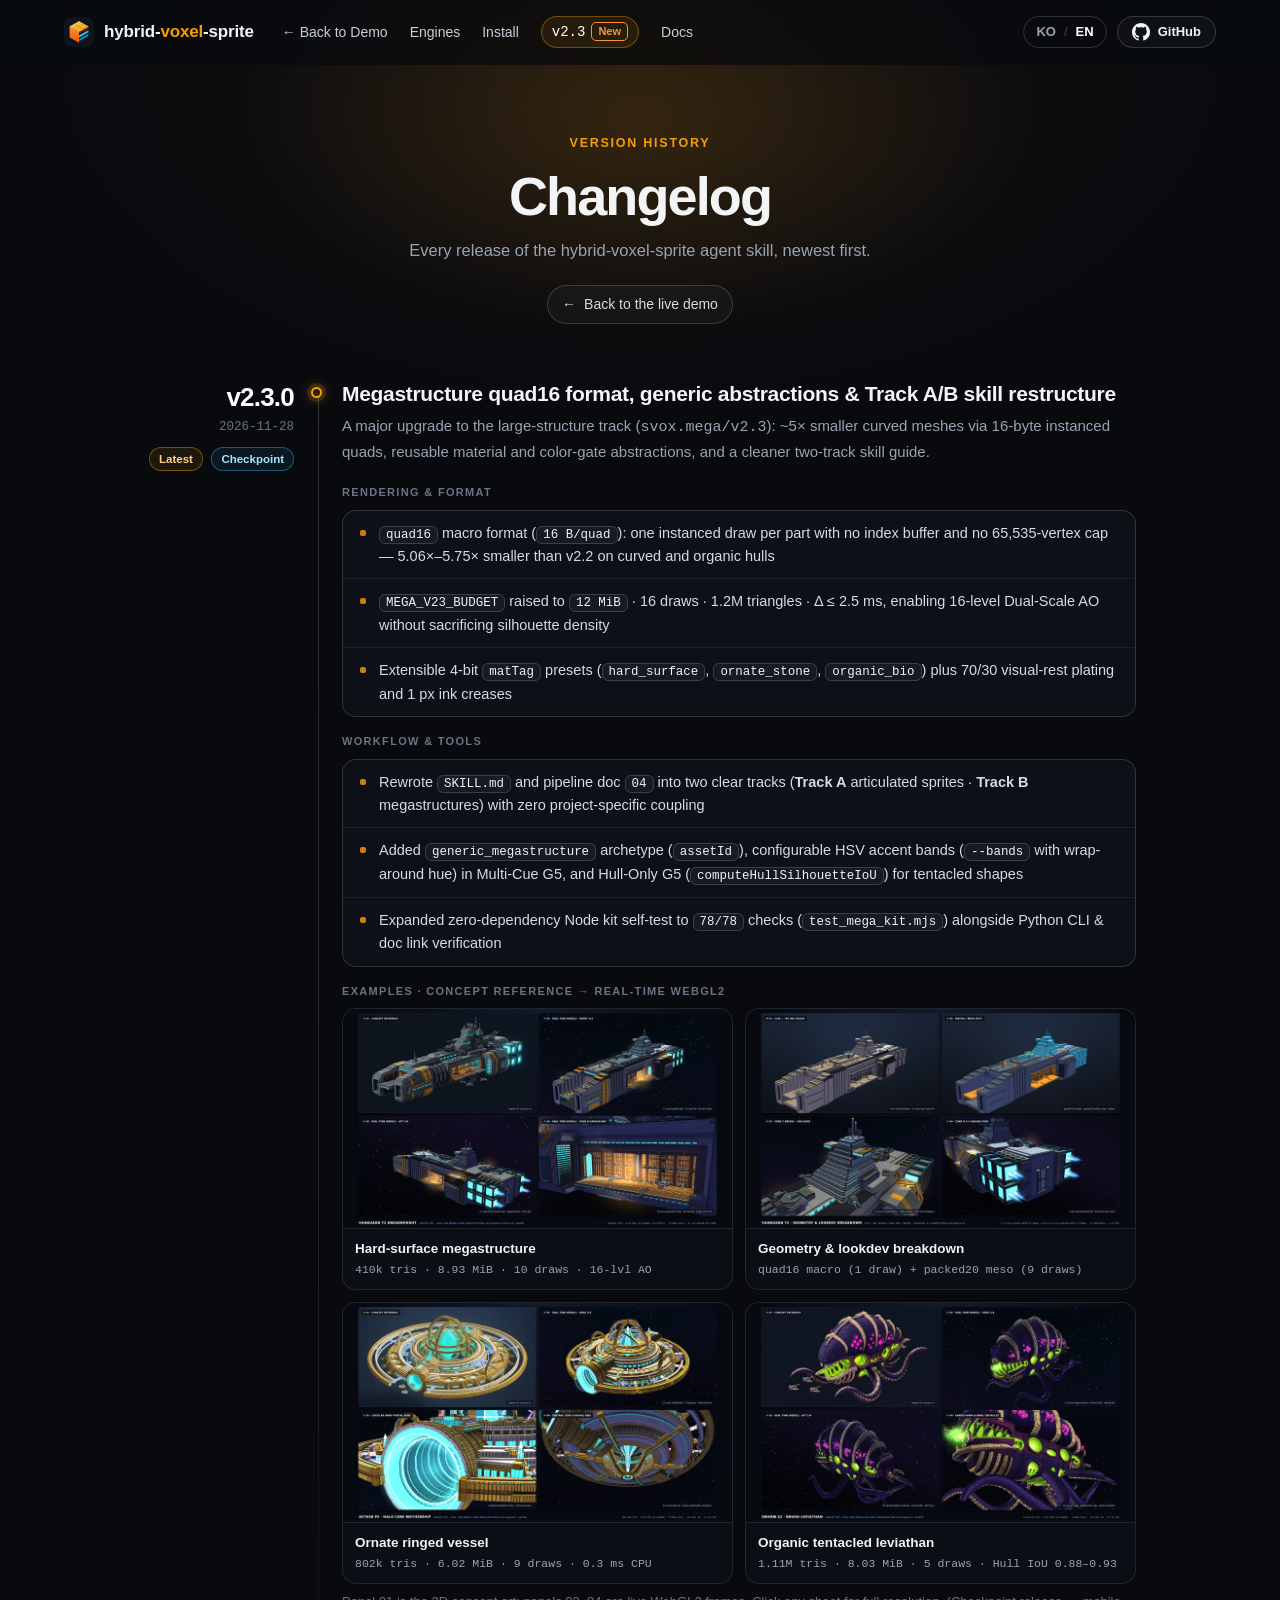
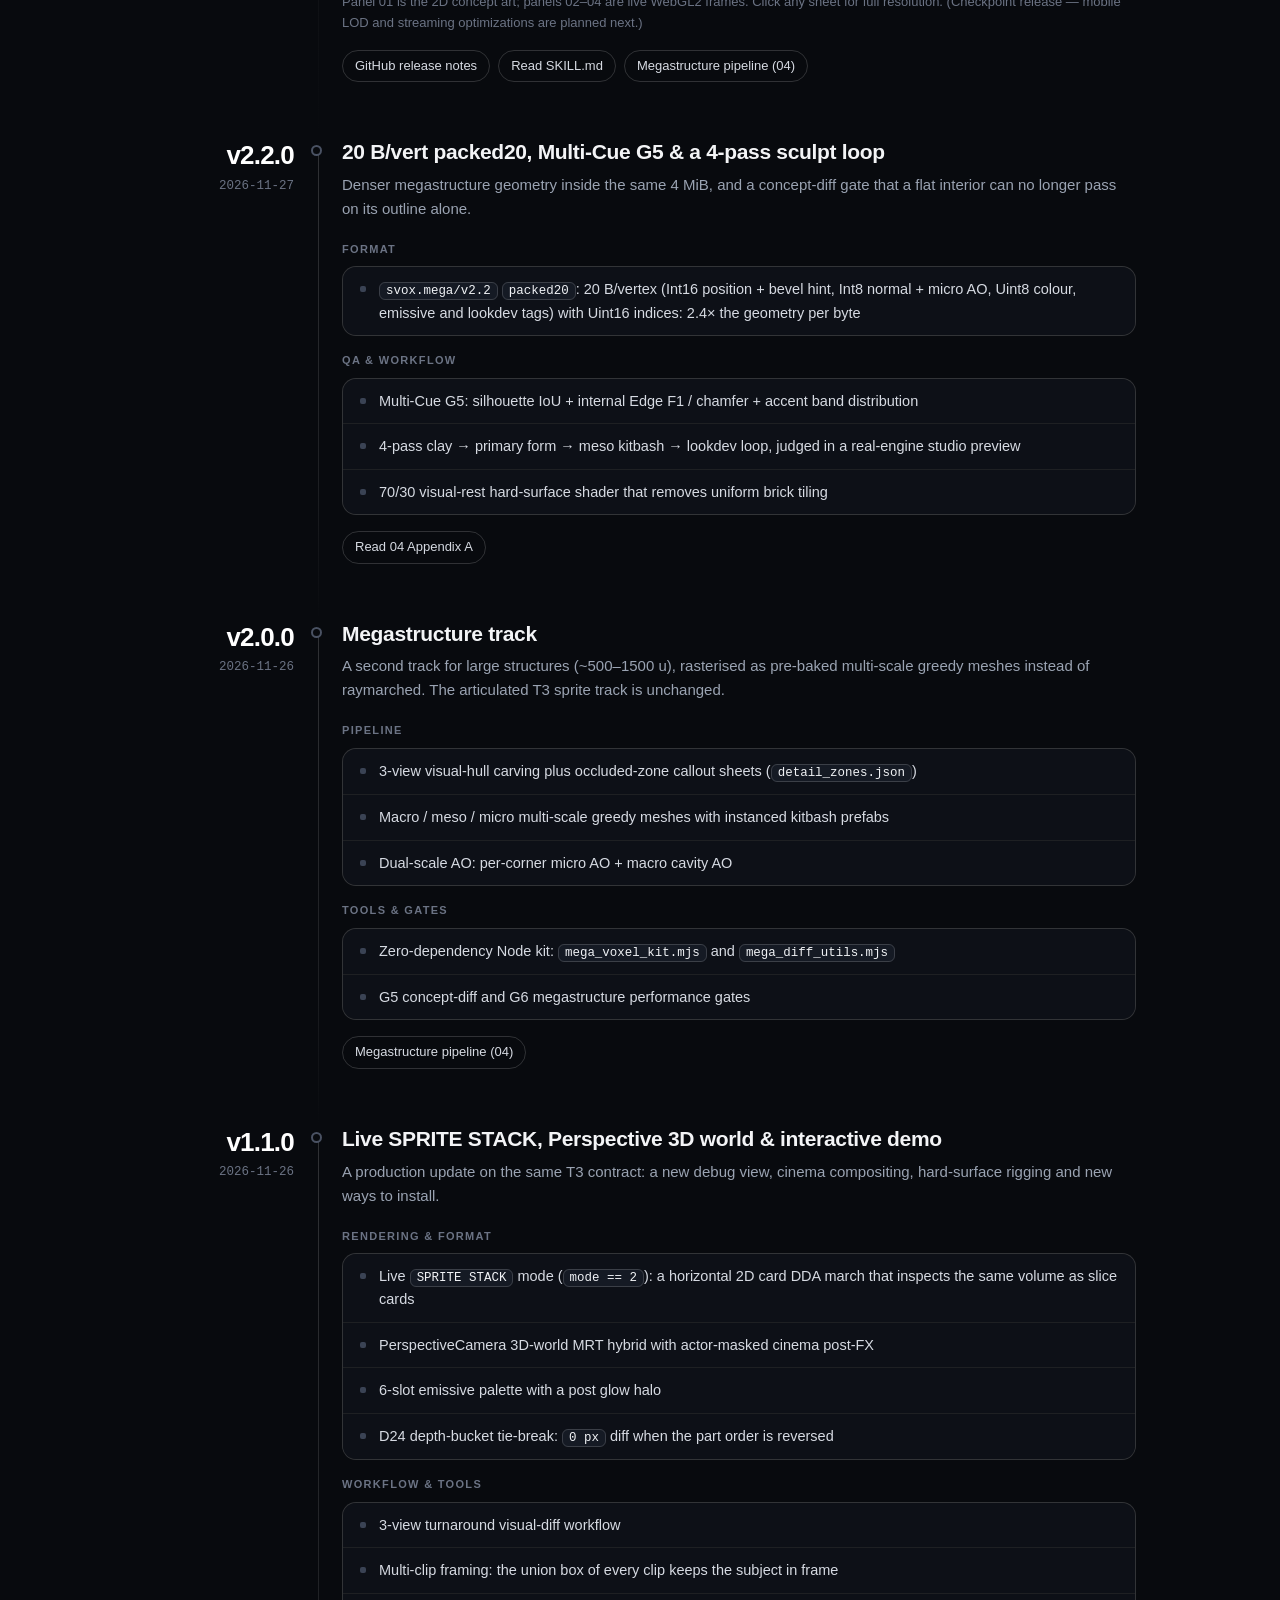
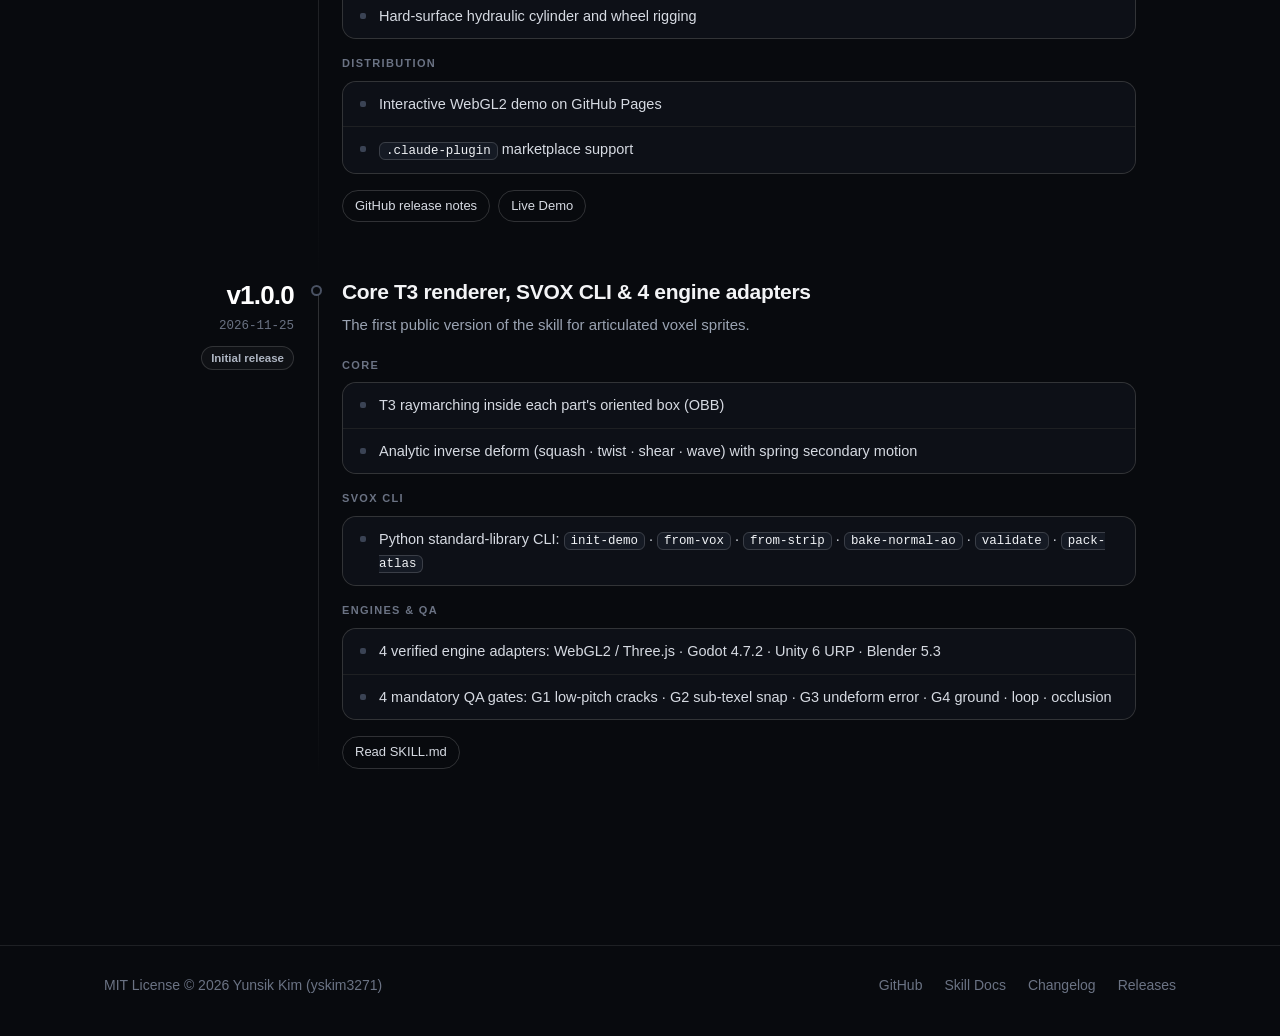
==== commit 242db94f: "Remove capital-ship project phrasing across changelog, landing page, READMEs & plugin manifests" ====
--- a/docs/changelog.html
+++ b/docs/changelog.html
@@ -4,7 +4,7 @@
   <meta charset="utf-8">
   <meta name="viewport" content="width=device-width, initial-scale=1">
   <title>Changelog — hybrid-voxel-sprite</title>
-  <meta name="description" content="Version history of the hybrid-voxel-sprite agent skill: v2.3.0 Ultra-HD capital ships (quad16, 12 MiB hero budget, 3 faction flagships); v2.2.0 packed20 and Multi-Cue G5; v2.0.0 Megastructure track; v1.1.0 live SPRITE STACK, Perspective 3D world and interactive demo; v1.0.0 core T3 renderer, SVOX CLI and 4 engine adapters.">
+  <meta name="description" content="Version history of the hybrid-voxel-sprite agent skill: v2.3.0 megastructure quad16 and generic abstractions; v2.2.0 packed20 and Multi-Cue G5; v2.0.0 Megastructure track; v1.1.0 live SPRITE STACK, Perspective 3D world and interactive demo; v1.0.0 core T3 renderer, SVOX CLI and 4 engine adapters.">
   <meta name="theme-color" content="#080a0e">
   <meta property="og:url" content="https://yskim3271.github.io/hybrid-voxel-sprite/changelog.html">
   <meta property="og:title" content="hybrid-voxel-sprite — Changelog">
@@ -93,7 +93,7 @@
                 <a href="assets/v23/vanguard_t2_showcase_2x2.jpg" target="_blank" rel="noopener">
                   <img src="assets/v23/vanguard_t2_showcase_2x2.jpg" width="1600" height="900" loading="lazy" alt="Hard-surface carrier example: concept art next to three real-time WebGL2 renders">
                 </a>
-                <figcaption><b data-i18n="v23.c1">Hard-surface carrier</b><span class="mono">410k tris · 8.93 MiB · 10 draws · 16-lvl AO</span></figcaption>
+                <figcaption><b data-i18n="v23.c1">Hard-surface megastructure</b><span class="mono">410k tris · 8.93 MiB · 10 draws · 16-lvl AO</span></figcaption>
               </figure>
               <figure class="shot">
                 <a href="assets/v23/vanguard_t2_breakdown_2x2.jpg" target="_blank" rel="noopener">
@@ -133,7 +133,7 @@
         </div>
         <div class="rel-body">
           <h2 data-i18n="v22.t">20 B/vert packed20, Multi-Cue G5 &amp; a 4-pass sculpt loop</h2>
-          <p data-i18n="v22.d">Denser capital-ship geometry inside the same 4 MiB, and a concept-diff gate that a flat interior can no longer pass on its outline alone.</p>
+          <p data-i18n="v22.d">Denser megastructure geometry inside the same 4 MiB, and a concept-diff gate that a flat interior can no longer pass on its outline alone.</p>
           <div class="rel-group">
             <h3 data-i18n="g.format">Format</h3>
             <ul>
@@ -143,8 +143,8 @@
           <div class="rel-group">
             <h3 data-i18n="g.qa">QA &amp; workflow</h3>
             <ul>
-              <li data-i18n="v22.2">Multi-Cue G5: silhouette IoU + internal Edge F1 / chamfer + amber / cyan band distribution</li>
-              <li data-i18n-html="v22.3">4-pass clay → primary armour → meso kitbash → lookdev loop, judged in the real-engine <code>capital_studio.html</code> harness</li>
+              <li data-i18n="v22.2">Multi-Cue G5: silhouette IoU + internal Edge F1 / chamfer + accent band distribution</li>
+              <li data-i18n="v22.3">4-pass clay → primary form → meso kitbash → lookdev loop, judged in a real-engine studio preview</li>
               <li data-i18n="v22.4">70/30 visual-rest hard-surface shader that removes uniform brick tiling</li>
             </ul>
           </div>
@@ -161,8 +161,8 @@
           <span class="rel-date">2026-11-26</span>
         </div>
         <div class="rel-body">
-          <h2 data-i18n="v20.t">Megastructure / Capital Ship track</h2>
-          <p data-i18n="v20.d">A second track for ~1000 u ships, rasterised as pre-baked multi-scale greedy meshes instead of raymarched. The articulated T3 sprite track is unchanged.</p>
+          <h2 data-i18n="v20.t">Megastructure track</h2>
+          <p data-i18n="v20.d">A second track for large structures (~500–1500 u), rasterised as pre-baked multi-scale greedy meshes instead of raymarched. The articulated T3 sprite track is unchanged.</p>
           <div class="rel-group">
             <h3 data-i18n="g.pipeline">Pipeline</h3>
             <ul>
@@ -179,7 +179,7 @@
             </ul>
           </div>
           <div class="rel-links">
-            <a href="https://github.com/yskim3271/hybrid-voxel-sprite/blob/main/skills/hybrid-voxel-sprite/references/04_megastructure_voxel_pipeline.md" data-i18n="log.ref04">Capital-ship pipeline (04)</a>
+            <a href="https://github.com/yskim3271/hybrid-voxel-sprite/blob/main/skills/hybrid-voxel-sprite/references/04_megastructure_voxel_pipeline.md" data-i18n="log.ref04">Megastructure pipeline (04)</a>
           </div>
         </div>
       </article>
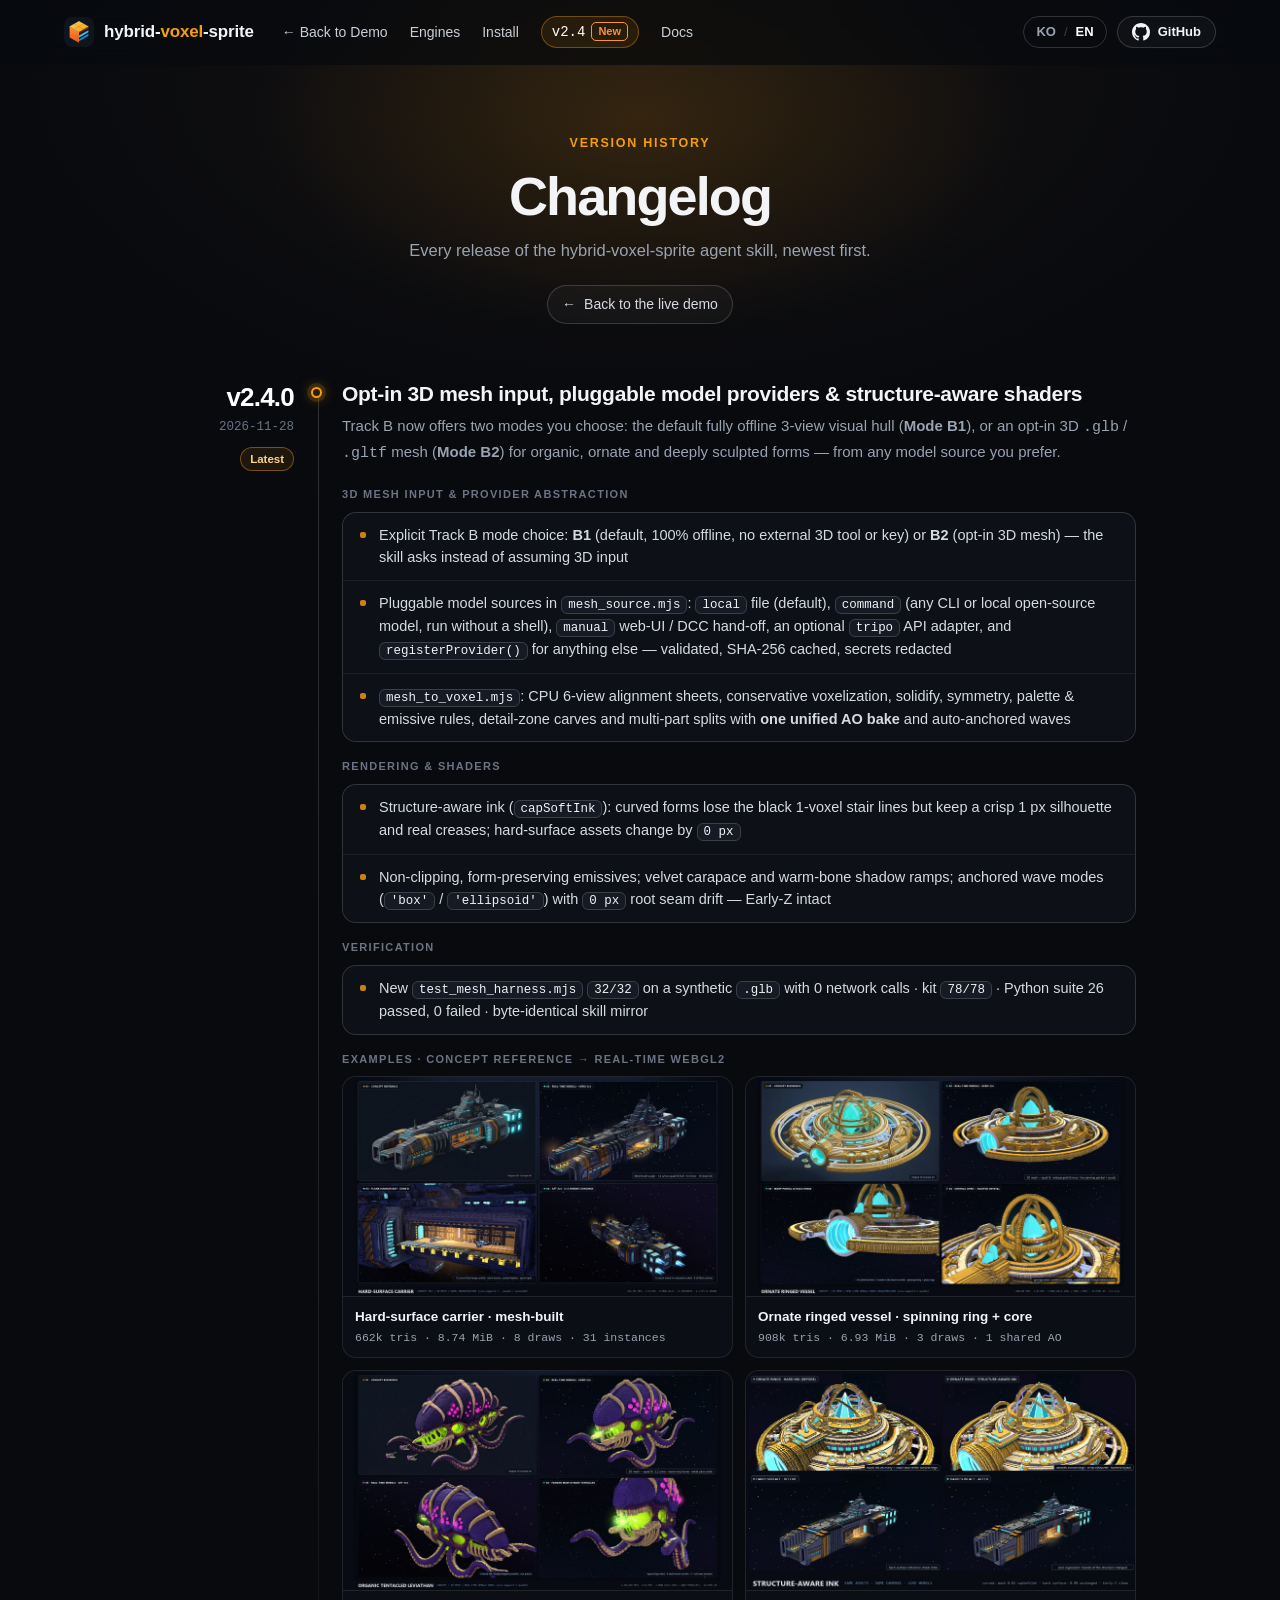
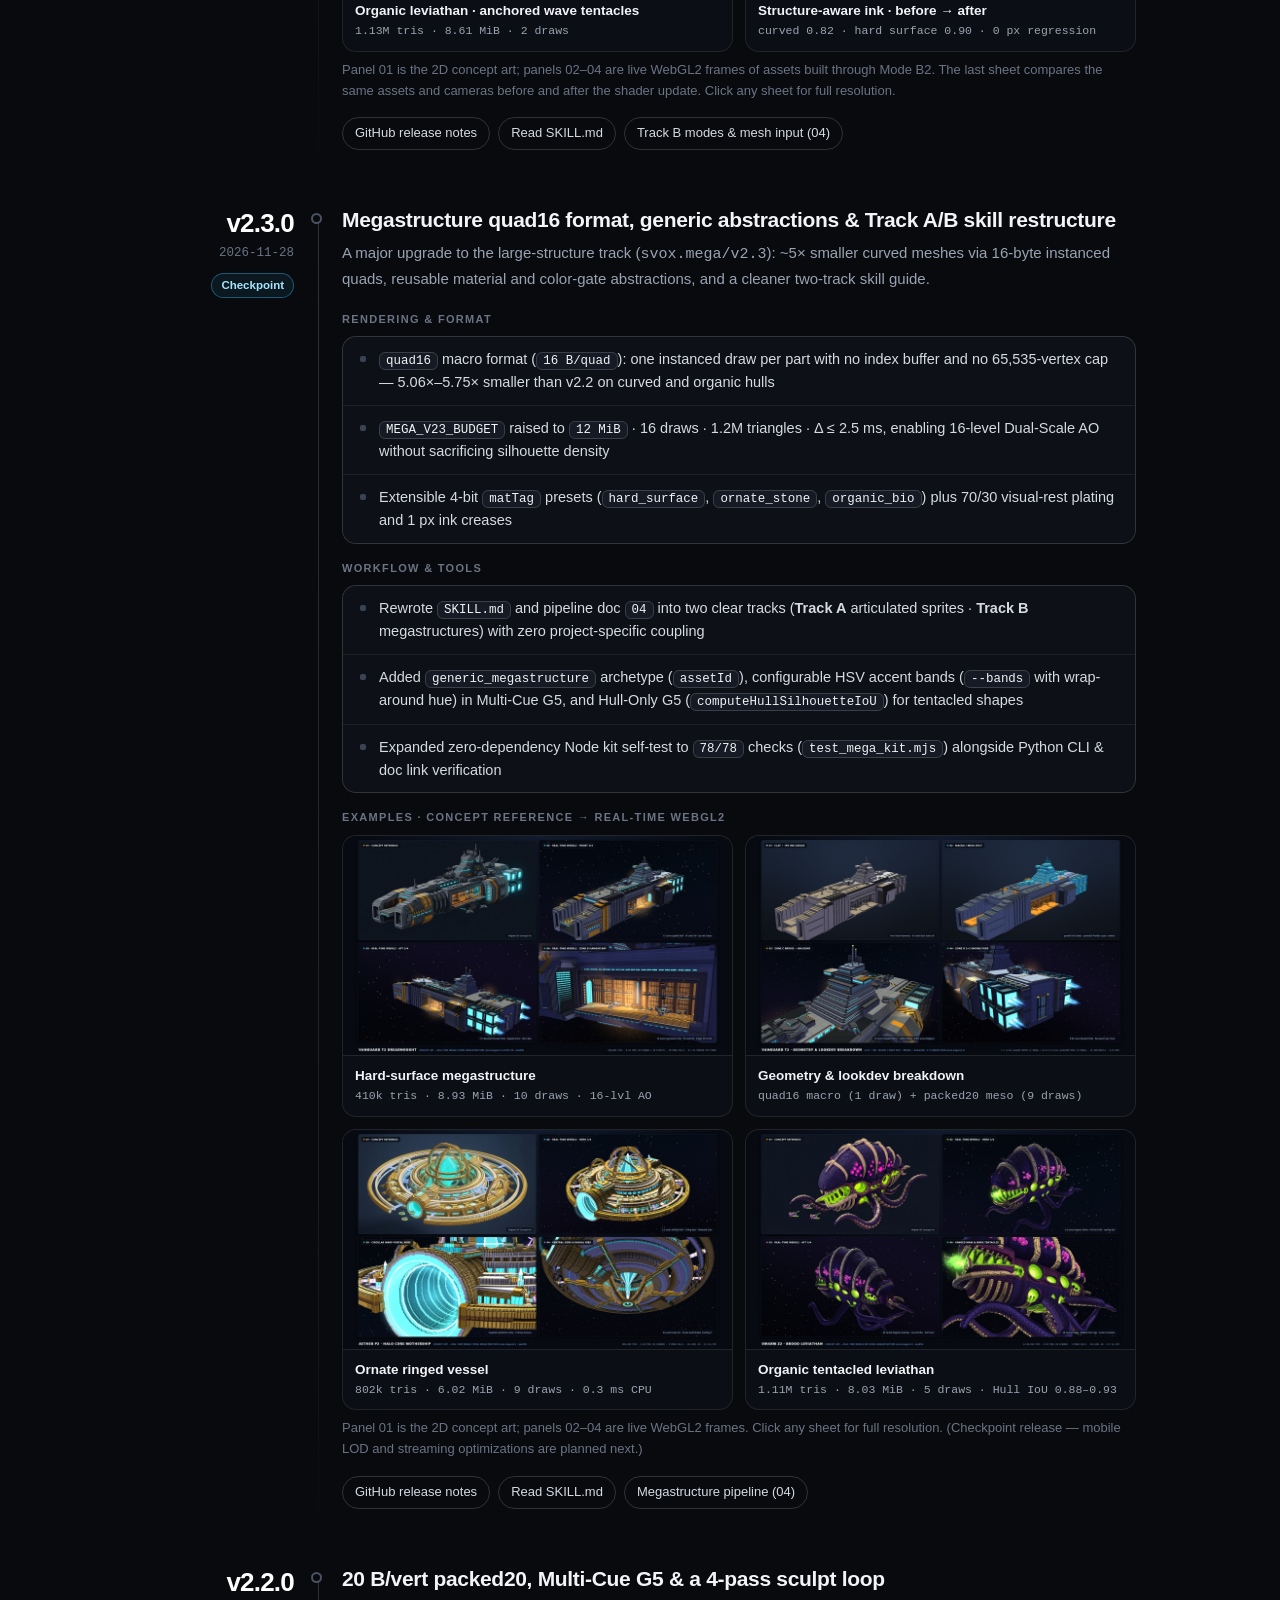
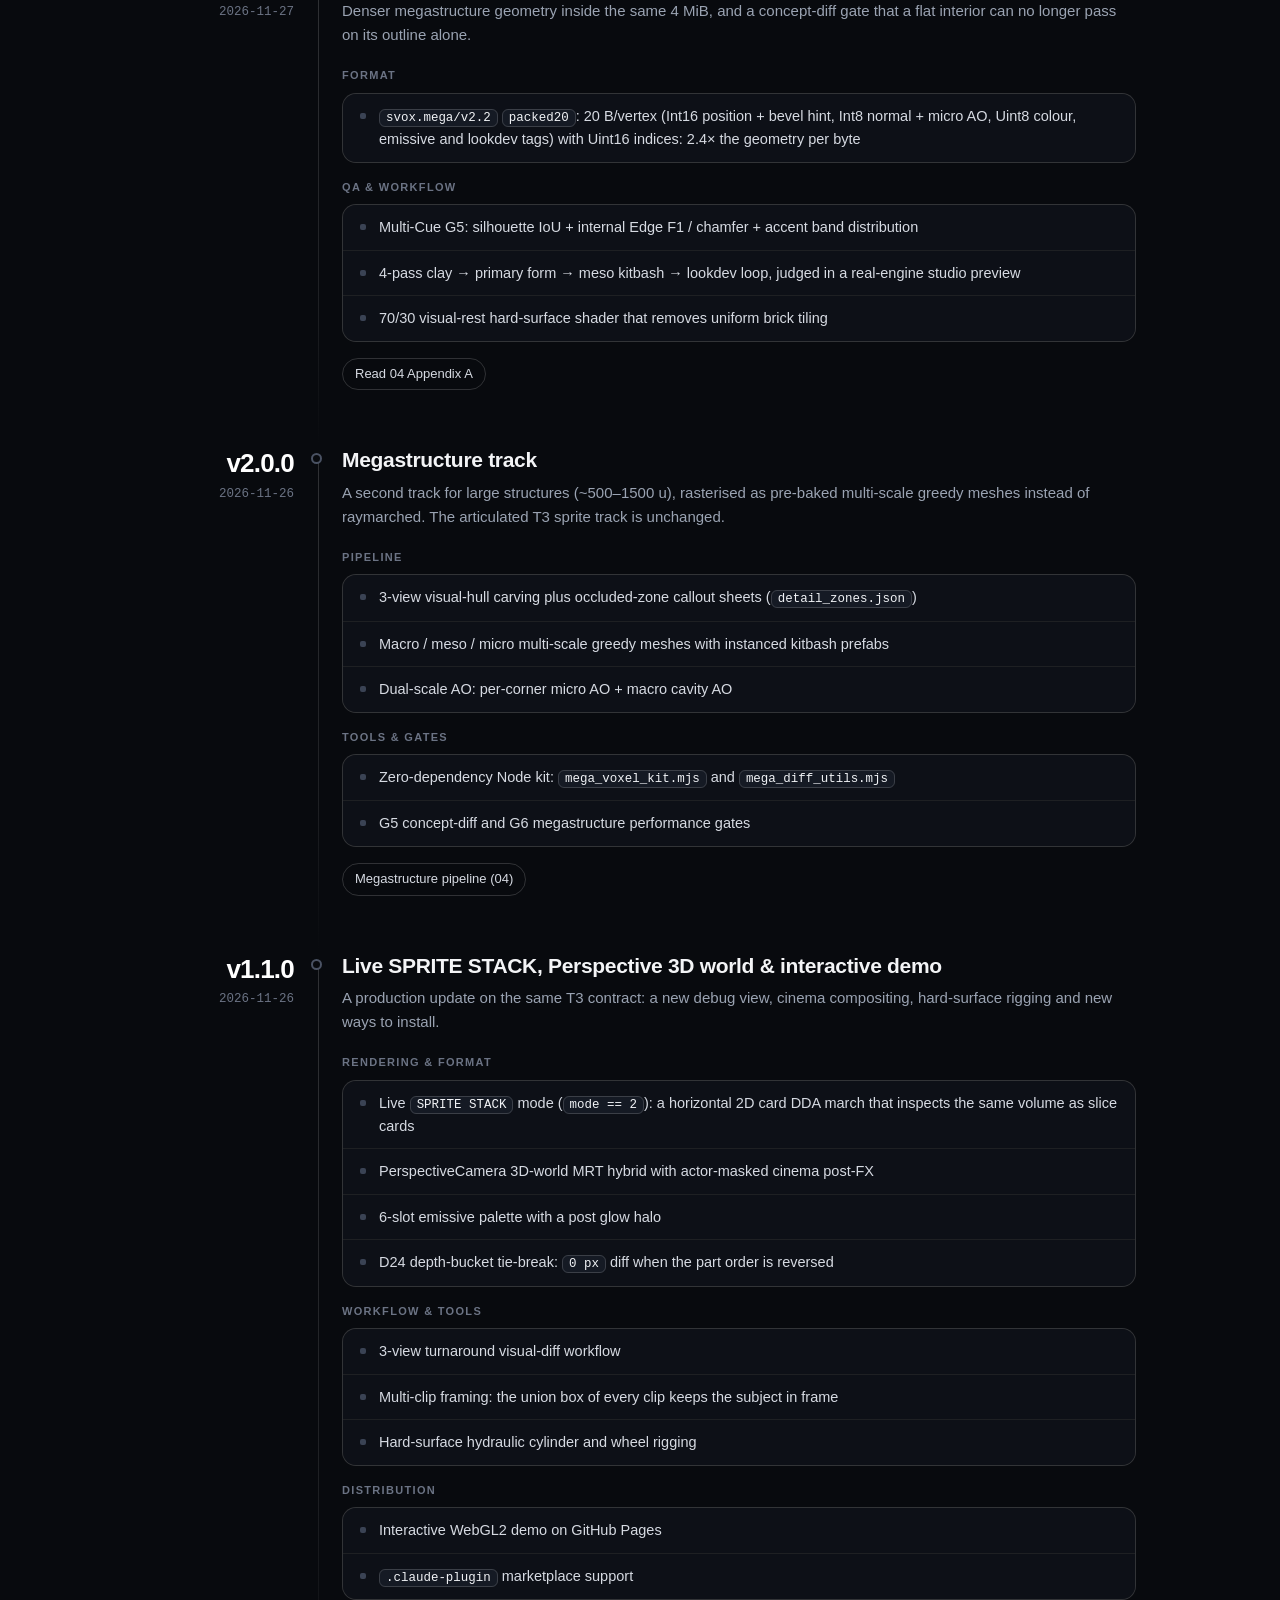
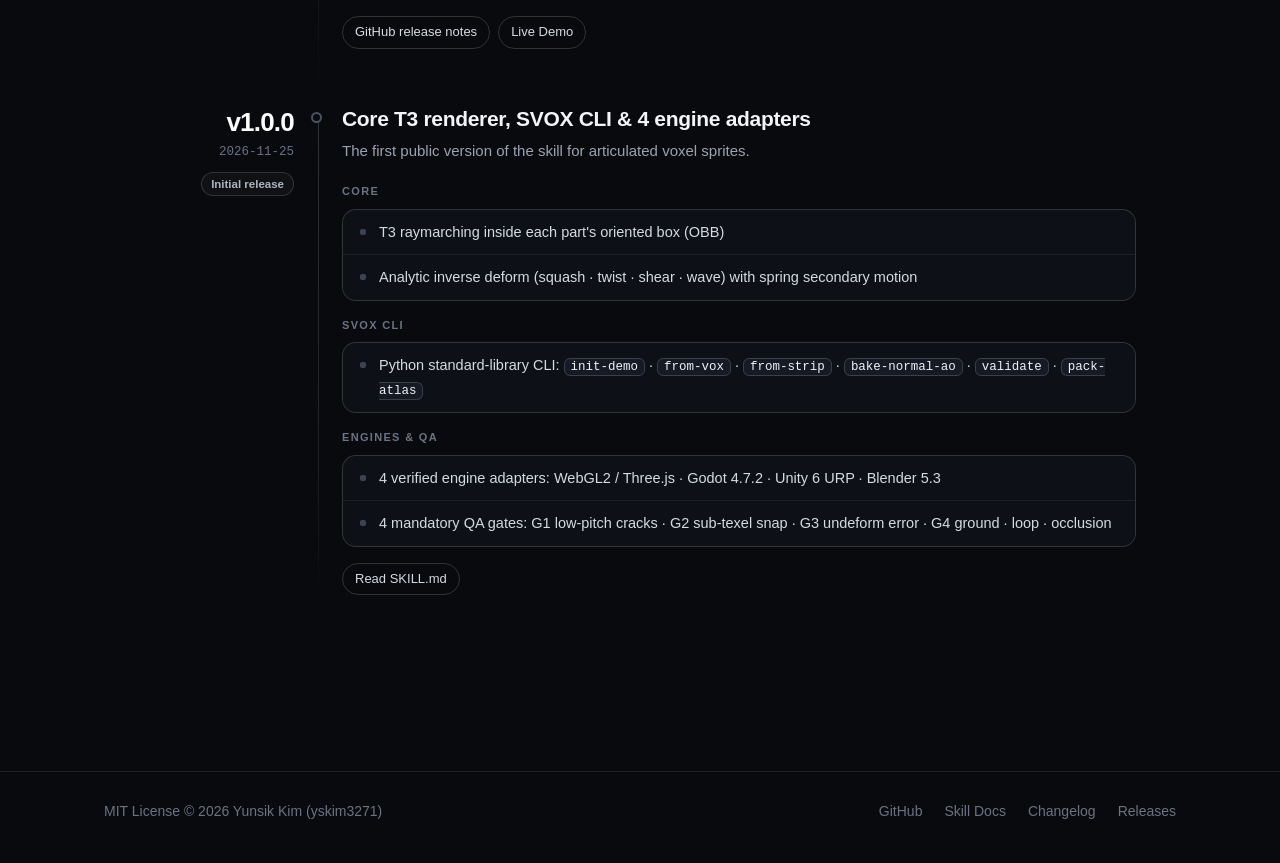
==== commit 02956b67: "Release v2.4.0: opt-in 3D mesh input, pluggable model providers & structure-aware shaders" ====
--- a/docs/changelog.html
+++ b/docs/changelog.html
@@ -4,7 +4,7 @@
   <meta charset="utf-8">
   <meta name="viewport" content="width=device-width, initial-scale=1">
   <title>Changelog — hybrid-voxel-sprite</title>
-  <meta name="description" content="Version history of the hybrid-voxel-sprite agent skill: v2.3.0 megastructure quad16 and generic abstractions; v2.2.0 packed20 and Multi-Cue G5; v2.0.0 Megastructure track; v1.1.0 live SPRITE STACK, Perspective 3D world and interactive demo; v1.0.0 core T3 renderer, SVOX CLI and 4 engine adapters.">
+  <meta name="description" content="Version history of the hybrid-voxel-sprite agent skill: v2.4.0 opt-in 3D mesh input, pluggable model providers and structure-aware shaders; v2.3.0 megastructure quad16 and generic abstractions; v2.2.0 packed20 and Multi-Cue G5; v2.0.0 Megastructure track; v1.1.0 live SPRITE STACK, Perspective 3D world and interactive demo; v1.0.0 core T3 renderer, SVOX CLI and 4 engine adapters.">
   <meta name="theme-color" content="#080a0e">
   <meta property="og:url" content="https://yskim3271.github.io/hybrid-voxel-sprite/changelog.html">
   <meta property="og:title" content="hybrid-voxel-sprite — Changelog">
@@ -32,7 +32,7 @@
         <a class="back" href="./#demo" data-keep-lang data-i18n="nav.back">← Back to Demo</a>
         <a href="./#engines" data-keep-lang data-i18n="nav.engines">Engines</a>
         <a href="./#install" data-keep-lang data-i18n="nav.install">Install</a>
-        <a class="mono ver active" href="changelog.html" data-keep-lang aria-current="page">v2.3 <span class="new">New</span></a>
+        <a class="mono ver active" href="changelog.html" data-keep-lang aria-current="page">v2.4 <span class="new">New</span></a>
         <a href="https://github.com/yskim3271/hybrid-voxel-sprite/blob/main/skills/hybrid-voxel-sprite/SKILL.md" data-i18n="nav.docs">Docs</a>
       </nav>
       <div class="top-actions">
@@ -56,12 +56,85 @@
     </section>
 
     <div class="timeline">
+      <!-- ============================================================ v2.4.0 -->
+      <article class="rel latest" id="v2.4.0">
+        <div class="rel-meta">
+          <span class="rel-ver">v2.4.0</span>
+          <span class="rel-date">2026-11-28</span>
+          <span class="rel-badge" data-i18n="log.latest">Latest</span>
+        </div>
+        <div class="rel-body">
+          <h2 data-i18n="v24.t">Opt-in 3D mesh input, pluggable model providers &amp; structure-aware shaders</h2>
+          <p data-i18n-html="v24.d">Track B now offers two modes you choose: the default fully offline 3-view visual hull (<b>Mode B1</b>), or an opt-in 3D <code>.glb</code> / <code>.gltf</code> mesh (<b>Mode B2</b>) for organic, ornate and deeply sculpted forms — from any model source you prefer.</p>
+
+          <div class="rel-group">
+            <h3 data-i18n="g.mesh">3D mesh input &amp; provider abstraction</h3>
+            <ul>
+              <li data-i18n-html="v24.1">Explicit Track B mode choice: <b>B1</b> (default, 100% offline, no external 3D tool or key) or <b>B2</b> (opt-in 3D mesh) — the skill asks instead of assuming 3D input</li>
+              <li data-i18n-html="v24.2">Pluggable model sources in <code>mesh_source.mjs</code>: <code>local</code> file (default), <code>command</code> (any CLI or local open-source model, run without a shell), <code>manual</code> web-UI / DCC hand-off, an optional <code>tripo</code> API adapter, and <code>registerProvider()</code> for anything else — validated, SHA-256 cached, secrets redacted</li>
+              <li data-i18n-html="v24.3"><code>mesh_to_voxel.mjs</code>: CPU 6-view alignment sheets, conservative voxelization, solidify, symmetry, palette &amp; emissive rules, detail-zone carves and multi-part splits with <b>one unified AO bake</b> and auto-anchored waves</li>
+            </ul>
+          </div>
+
+          <div class="rel-group">
+            <h3 data-i18n="g.shaders">Rendering &amp; shaders</h3>
+            <ul>
+              <li data-i18n-html="v24.4">Structure-aware ink (<code>capSoftInk</code>): curved forms lose the black 1-voxel stair lines but keep a crisp 1&nbsp;px silhouette and real creases; hard-surface assets change by <code>0 px</code></li>
+              <li data-i18n-html="v24.5">Non-clipping, form-preserving emissives; velvet carapace and warm-bone shadow ramps; anchored wave modes (<code>'box'</code> / <code>'ellipsoid'</code>) with <code>0 px</code> root seam drift — Early-Z intact</li>
+            </ul>
+          </div>
+
+          <div class="rel-group">
+            <h3 data-i18n="g.verify">Verification</h3>
+            <ul>
+              <li data-i18n-html="v24.6">New <code>test_mesh_harness.mjs</code> <code>32/32</code> on a synthetic <code>.glb</code> with 0 network calls · kit <code>78/78</code> · Python suite 26 passed, 0 failed · byte-identical skill mirror</li>
+            </ul>
+          </div>
+
+          <div class="rel-group">
+            <h3 data-i18n="g.gallery">Examples · Concept reference → real-time WebGL2</h3>
+            <div class="shots">
+              <figure class="shot">
+                <a href="assets/v24/hard_surface_carrier_v24.jpg" target="_blank" rel="noopener">
+                  <img src="assets/v24/hard_surface_carrier_v24.jpg" width="1600" height="900" loading="lazy" alt="Hard-surface carrier built from a 3D mesh: concept art next to three real-time WebGL2 renders">
+                </a>
+                <figcaption><b data-i18n="v24.c1">Hard-surface carrier · mesh-built</b><span class="mono">662k tris · 8.74 MiB · 8 draws · 31 instances</span></figcaption>
+              </figure>
+              <figure class="shot">
+                <a href="assets/v24/ornate_ringed_vessel_v24.jpg" target="_blank" rel="noopener">
+                  <img src="assets/v24/ornate_ringed_vessel_v24.jpg" width="1600" height="900" loading="lazy" alt="Ornate ringed vessel built from a 3D mesh: concept art next to three real-time WebGL2 renders">
+                </a>
+                <figcaption><b data-i18n="v24.c2">Ornate ringed vessel · spinning ring + core</b><span class="mono">908k tris · 6.93 MiB · 3 draws · 1 shared AO</span></figcaption>
+              </figure>
+              <figure class="shot">
+                <a href="assets/v24/organic_leviathan_v24.jpg" target="_blank" rel="noopener">
+                  <img src="assets/v24/organic_leviathan_v24.jpg" width="1600" height="900" loading="lazy" alt="Organic tentacled leviathan built from a 3D mesh: concept art next to three real-time WebGL2 renders">
+                </a>
+                <figcaption><b data-i18n="v24.c3">Organic leviathan · anchored wave tentacles</b><span class="mono">1.13M tris · 8.61 MiB · 2 draws</span></figcaption>
+              </figure>
+              <figure class="shot">
+                <a href="assets/v24/structure_aware_ink_v24.jpg" target="_blank" rel="noopener">
+                  <img src="assets/v24/structure_aware_ink_v24.jpg" width="1600" height="930" loading="lazy" alt="Structure-aware ink before and after on curved rings, and zero change on a hard-surface structure">
+                </a>
+                <figcaption><b data-i18n="v24.c4">Structure-aware ink · before → after</b><span class="mono">curved 0.82 · hard surface 0.90 · 0 px regression</span></figcaption>
+              </figure>
+            </div>
+            <p class="shots-hint" data-i18n="v24.hint">Panel 01 is the 2D concept art; panels 02–04 are live WebGL2 frames of assets built through Mode B2. The last sheet compares the same assets and cameras before and after the shader update. Click any sheet for full resolution.</p>
+          </div>
+
+          <div class="rel-links">
+            <a href="https://github.com/yskim3271/hybrid-voxel-sprite/releases/tag/v2.4.0" data-i18n="log.notes">GitHub release notes</a>
+            <a href="https://github.com/yskim3271/hybrid-voxel-sprite/blob/main/skills/hybrid-voxel-sprite/SKILL.md" data-i18n="log.skill">Read SKILL.md</a>
+            <a href="https://github.com/yskim3271/hybrid-voxel-sprite/blob/main/skills/hybrid-voxel-sprite/references/04_megastructure_voxel_pipeline.md#track-b-mode-decision-table" data-i18n="log.ref04b2">Track B modes &amp; mesh input (04)</a>
+          </div>
+        </div>
+      </article>
+
       <!-- ============================================================ v2.3.0 -->
-      <article class="rel latest" id="v2.3.0">
+      <article class="rel" id="v2.3.0">
         <div class="rel-meta">
           <span class="rel-ver">v2.3.0</span>
           <span class="rel-date">2026-11-28</span>
-          <span class="rel-badge" data-i18n="log.latest">Latest</span>
           <span class="rel-badge ck" data-i18n="log.checkpoint">Checkpoint</span>
         </div>
         <div class="rel-body">
@@ -90,26 +163,26 @@
             <h3 data-i18n="g.gallery">Examples · Concept reference → real-time WebGL2</h3>
             <div class="shots">
               <figure class="shot">
-                <a href="assets/v23/vanguard_t2_showcase_2x2.jpg" target="_blank" rel="noopener">
-                  <img src="assets/v23/vanguard_t2_showcase_2x2.jpg" width="1600" height="900" loading="lazy" alt="Hard-surface carrier example: concept art next to three real-time WebGL2 renders">
+                <a href="assets/v23/hard_surface_showcase_2x2.jpg" target="_blank" rel="noopener">
+                  <img src="assets/v23/hard_surface_showcase_2x2.jpg" width="1600" height="900" loading="lazy" alt="Hard-surface carrier example: concept art next to three real-time WebGL2 renders">
                 </a>
                 <figcaption><b data-i18n="v23.c1">Hard-surface megastructure</b><span class="mono">410k tris · 8.93 MiB · 10 draws · 16-lvl AO</span></figcaption>
               </figure>
               <figure class="shot">
-                <a href="assets/v23/vanguard_t2_breakdown_2x2.jpg" target="_blank" rel="noopener">
-                  <img src="assets/v23/vanguard_t2_breakdown_2x2.jpg" width="1600" height="900" loading="lazy" alt="Geometry and lookdev breakdown: clay with 1px ink crease, macro / meso split, bridge and engines">
+                <a href="assets/v23/hard_surface_breakdown_2x2.jpg" target="_blank" rel="noopener">
+                  <img src="assets/v23/hard_surface_breakdown_2x2.jpg" width="1600" height="900" loading="lazy" alt="Geometry and lookdev breakdown: clay with 1px ink crease, macro / meso split, bridge and engines">
                 </a>
                 <figcaption><b data-i18n="v23.c2">Geometry &amp; lookdev breakdown</b><span class="mono">quad16 macro (1 draw) + packed20 meso (9 draws)</span></figcaption>
               </figure>
               <figure class="shot">
-                <a href="assets/v23/aether_p2_showcase_2x2.jpg" target="_blank" rel="noopener">
-                  <img src="assets/v23/aether_p2_showcase_2x2.jpg" width="1600" height="900" loading="lazy" alt="Ornate ringed vessel example: concept art next to real-time WebGL2 renders">
+                <a href="assets/v23/ornate_ringed_showcase_2x2.jpg" target="_blank" rel="noopener">
+                  <img src="assets/v23/ornate_ringed_showcase_2x2.jpg" width="1600" height="900" loading="lazy" alt="Ornate ringed vessel example: concept art next to real-time WebGL2 renders">
                 </a>
                 <figcaption><b data-i18n="v23.c3">Ornate ringed vessel</b><span class="mono">802k tris · 6.02 MiB · 9 draws · 0.3 ms CPU</span></figcaption>
               </figure>
               <figure class="shot">
-                <a href="assets/v23/swarm_z2_showcase_2x2.jpg" target="_blank" rel="noopener">
-                  <img src="assets/v23/swarm_z2_showcase_2x2.jpg" width="1600" height="900" loading="lazy" alt="Organic tentacled leviathan example: concept art next to real-time WebGL2 renders">
+                <a href="assets/v23/organic_tentacled_showcase_2x2.jpg" target="_blank" rel="noopener">
+                  <img src="assets/v23/organic_tentacled_showcase_2x2.jpg" width="1600" height="900" loading="lazy" alt="Organic tentacled leviathan example: concept art next to real-time WebGL2 renders">
                 </a>
                 <figcaption><b data-i18n="v23.c4">Organic tentacled leviathan</b><span class="mono">1.11M tris · 8.03 MiB · 5 draws · Hull IoU 0.88–0.93</span></figcaption>
               </figure>
